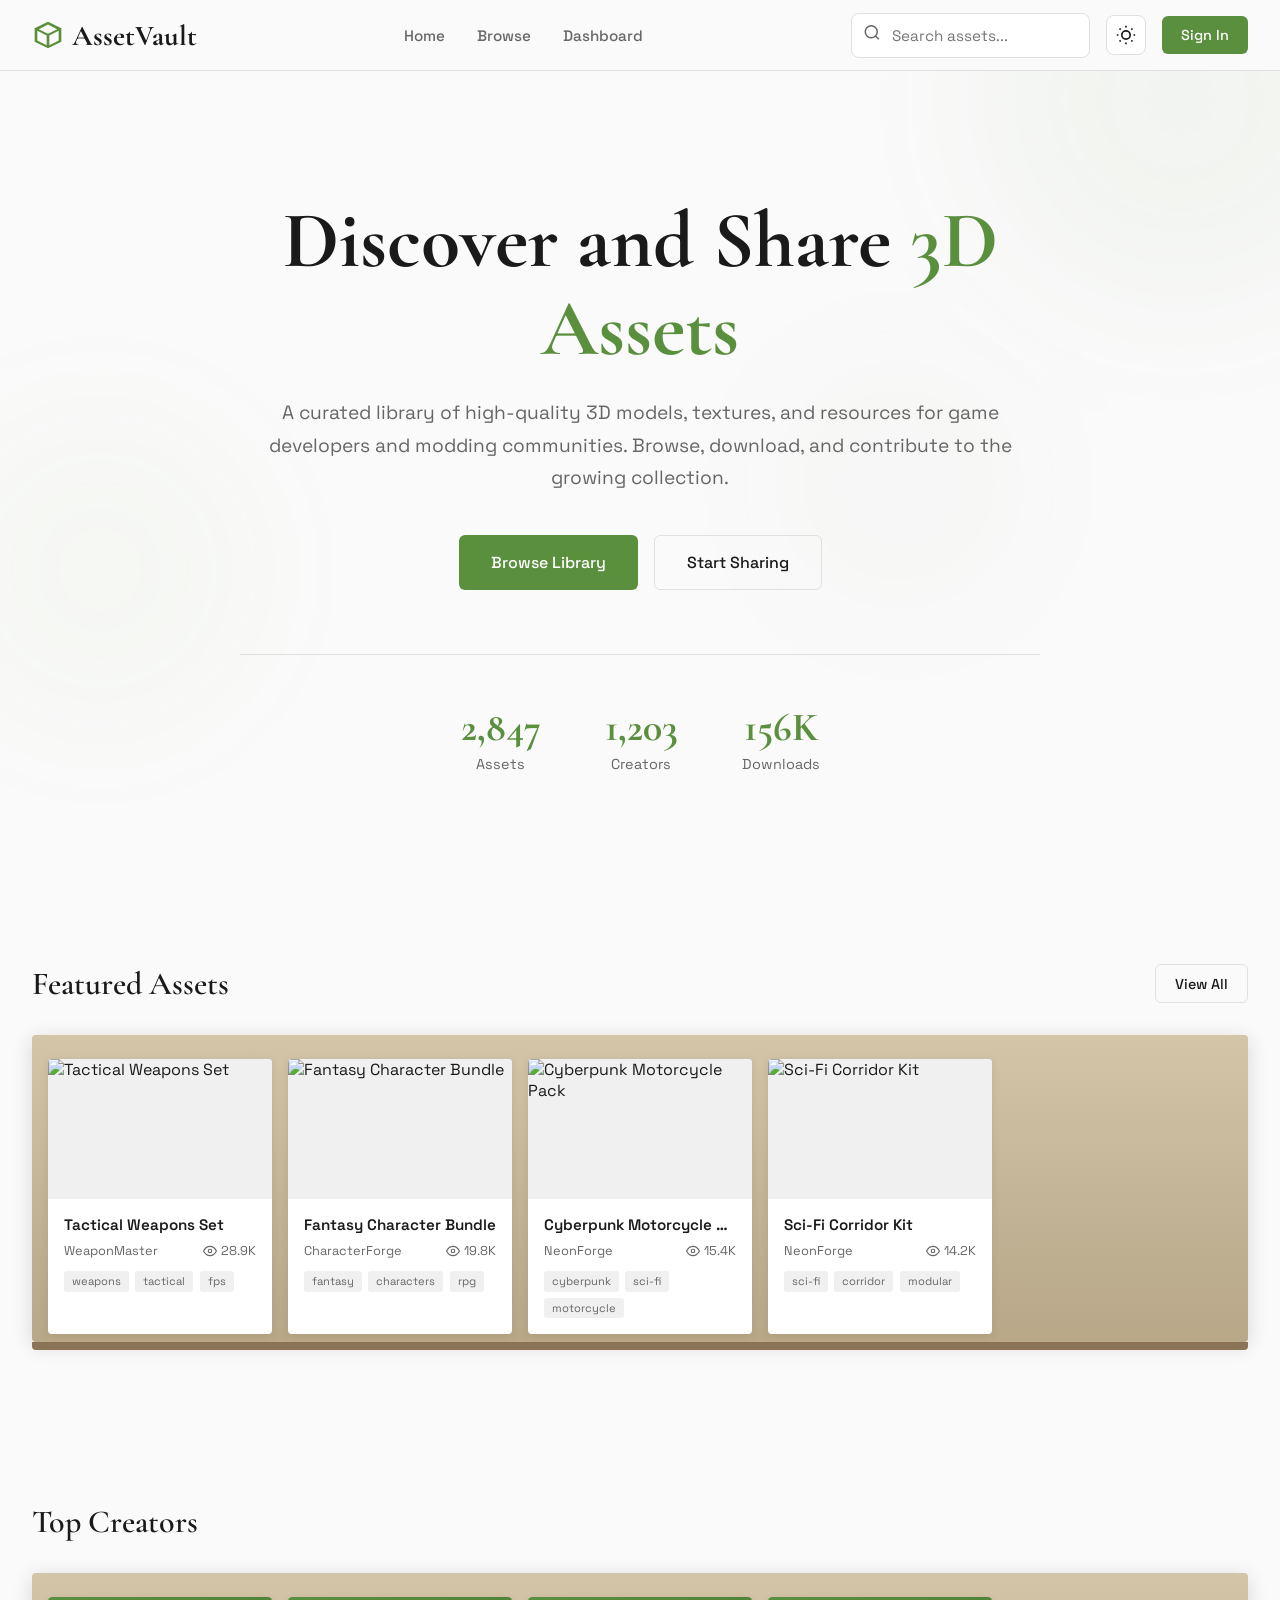
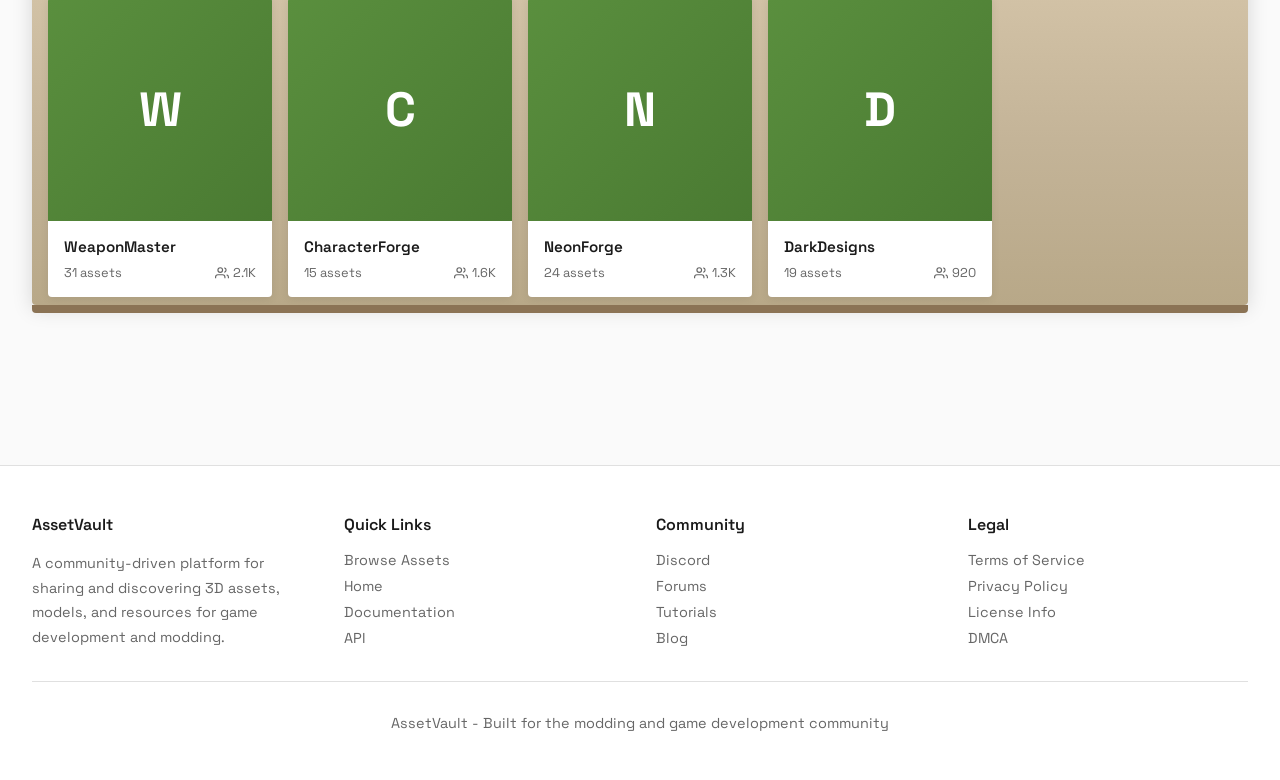
==== index.html @ 82003692 "Create index.html" ====
<!DOCTYPE html>
<html lang="en">
<head>
    <meta charset="UTF-8">
    <meta name="viewport" content="width=device-width, initial-scale=1.0">
    <title>AssetVault - 3D Asset Library</title>
    <link rel="preconnect" href="https://fonts.googleapis.com">
    <link rel="preconnect" href="https://fonts.gstatic.com" crossorigin>
    <link href="https://fonts.googleapis.com/css2?family=Cormorant+Garamond:wght@400;600;700&family=Space+Grotesk:wght@300;400;500;600;700&display=swap" rel="stylesheet">
    <style>
        :root {
            --bg: #fafafa;
            --bg-secondary: #f0f0f0;
            --fg: #1a1a1a;
            --fg-muted: #666666;
            --accent: #5a8f3e;
            --accent-light: #7cb342;
            --accent-dark: #4a7a32;
            --card: #ffffff;
            --card-hover: #f8f8f8;
            --border: #e0e0e0;
            --border-dark: #cccccc;
            --shadow: rgba(0, 0, 0, 0.08);
            --shadow-strong: rgba(0, 0, 0, 0.15);
            --overlay: rgba(0, 0, 0, 0.6);
            --success: #4caf50;
            --warning: #ff9800;
            --danger: #f44336;
            --shelf-wood: linear-gradient(180deg, #d4c4a8 0%, #c4b498 50%, #b8a888 100%);
            --shelf-shadow: #8b7355;
        }

        [data-theme="dark"] {
            --bg: #0d0d0d;
            --bg-secondary: #1a1a1a;
            --fg: #f5f5f5;
            --fg-muted: #999999;
            --accent: #7cb342;
            --accent-light: #9ccc65;
            --accent-dark: #689f38;
            --card: #1f1f1f;
            --card-hover: #2a2a2a;
            --border: #333333;
            --border-dark: #404040;
            --shadow: rgba(0, 0, 0, 0.3);
            --shadow-strong: rgba(0, 0, 0, 0.5);
            --shelf-wood: linear-gradient(180deg, #3d3228 0%, #2d2218 50%, #1d1208 100%);
            --shelf-shadow: #0a0805;
        }

        * {
            margin: 0;
            padding: 0;
            box-sizing: border-box;
        }

        html {
            scroll-behavior: smooth;
        }

        body {
            font-family: 'Space Grotesk', sans-serif;
            background: var(--bg);
            color: var(--fg);
            min-height: 100vh;
            transition: background 0.4s ease, color 0.4s ease;
            overflow-x: hidden;
        }

        /* Background ambient effect */
        .ambient-bg {
            position: fixed;
            top: 0;
            left: 0;
            width: 100%;
            height: 100%;
            pointer-events: none;
            z-index: 0;
            opacity: 0.5;
        }

        .ambient-orb {
            position: absolute;
            border-radius: 50%;
            filter: blur(80px);
            animation: float 20s ease-in-out infinite;
        }

        .ambient-orb:nth-child(1) {
            width: 400px;
            height: 400px;
            background: var(--accent);
            opacity: 0.1;
            top: -100px;
            right: -100px;
            animation-delay: 0s;
        }

        .ambient-orb:nth-child(2) {
            width: 300px;
            height: 300px;
            background: var(--accent-light);
            opacity: 0.08;
            bottom: 20%;
            left: -50px;
            animation-delay: -7s;
        }

        .ambient-orb:nth-child(3) {
            width: 250px;
            height: 250px;
            background: var(--accent-dark);
            opacity: 0.06;
            top: 40%;
            right: 20%;
            animation-delay: -14s;
        }

        @keyframes float {
            0%, 100% { transform: translate(0, 0) scale(1); }
            33% { transform: translate(30px, -30px) scale(1.05); }
            66% { transform: translate(-20px, 20px) scale(0.95); }
        }

        /* Navigation */
        nav {
            position: fixed;
            top: 0;
            left: 0;
            right: 0;
            z-index: 1000;
            background: var(--bg);
            border-bottom: 1px solid var(--border);
            backdrop-filter: blur(20px);
            transition: all 0.3s ease;
        }

        nav.scrolled {
            box-shadow: 0 4px 20px var(--shadow);
        }

        .nav-inner {
            max-width: 1400px;
            margin: 0 auto;
            padding: 0 2rem;
            display: flex;
            align-items: center;
            justify-content: space-between;
            height: 70px;
        }

        .logo {
            font-family: 'Cormorant Garamond', serif;
            font-size: 1.8rem;
            font-weight: 700;
            color: var(--fg);
            text-decoration: none;
            display: flex;
            align-items: center;
            gap: 0.5rem;
            cursor: pointer;
            transition: color 0.3s ease;
        }

        .logo:hover {
            color: var(--accent);
        }

        .logo-icon {
            width: 32px;
            height: 32px;
            fill: var(--accent);
        }

        .nav-links {
            display: flex;
            align-items: center;
            gap: 2rem;
        }

        .nav-link {
            color: var(--fg-muted);
            text-decoration: none;
            font-weight: 500;
            font-size: 0.95rem;
            position: relative;
            padding: 0.5rem 0;
            cursor: pointer;
            transition: color 0.3s ease;
        }

        .nav-link::after {
            content: '';
            position: absolute;
            bottom: 0;
            left: 0;
            width: 0;
            height: 2px;
            background: var(--accent);
            transition: width 0.3s ease;
        }

        .nav-link:hover, .nav-link.active {
            color: var(--fg);
        }

        .nav-link:hover::after, .nav-link.active::after {
            width: 100%;
        }

        .nav-actions {
            display: flex;
            align-items: center;
            gap: 1rem;
        }

        .btn {
            padding: 0.6rem 1.2rem;
            border-radius: 6px;
            font-weight: 500;
            font-size: 0.9rem;
            cursor: pointer;
            transition: all 0.3s ease;
            border: none;
            font-family: inherit;
            display: inline-flex;
            align-items: center;
            gap: 0.5rem;
        }

        .btn-primary {
            background: var(--accent);
            color: white;
        }

        .btn-primary:hover {
            background: var(--accent-dark);
            transform: translateY(-2px);
            box-shadow: 0 4px 12px rgba(90, 143, 62, 0.3);
        }

        .btn-secondary {
            background: transparent;
            color: var(--fg);
            border: 1px solid var(--border);
        }

        .btn-secondary:hover {
            border-color: var(--accent);
            color: var(--accent);
        }

        .btn-icon {
            width: 40px;
            height: 40px;
            padding: 0;
            display: flex;
            align-items: center;
            justify-content: center;
            border-radius: 8px;
            background: var(--card);
            border: 1px solid var(--border);
            color: var(--fg);
            cursor: pointer;
            transition: all 0.3s ease;
        }

        .btn-icon:hover {
            border-color: var(--accent);
            color: var(--accent);
            transform: scale(1.05);
        }

        .btn-icon svg {
            width: 20px;
            height: 20px;
        }

        /* Main Content */
        main {
            position: relative;
            z-index: 1;
            min-height: 100vh;
            padding-top: 70px;
        }

        .page {
            display: none;
            animation: fadeIn 0.4s ease;
        }

        .page.active {
            display: block;
        }

        @keyframes fadeIn {
            from { opacity: 0; transform: translateY(20px); }
            to { opacity: 1; transform: translateY(0); }
        }

        /* Hero Section */
        .hero {
            min-height: calc(100vh - 70px);
            display: flex;
            align-items: center;
            justify-content: center;
            padding: 4rem 2rem;
            position: relative;
            overflow: hidden;
        }

        .hero-content {
            text-align: center;
            max-width: 800px;
            z-index: 1;
        }

        .hero-title {
            font-family: 'Cormorant Garamond', serif;
            font-size: clamp(3rem, 8vw, 5rem);
            font-weight: 700;
            line-height: 1.1;
            margin-bottom: 1.5rem;
            color: var(--fg);
        }

        .hero-title span {
            color: var(--accent);
        }

        .hero-subtitle {
            font-size: 1.2rem;
            color: var(--fg-muted);
            margin-bottom: 2.5rem;
            line-height: 1.7;
        }

        .hero-actions {
            display: flex;
            gap: 1rem;
            justify-content: center;
            flex-wrap: wrap;
        }

        .btn-large {
            padding: 1rem 2rem;
            font-size: 1rem;
        }

        /* Stats Section */
        .stats-bar {
            display: flex;
            justify-content: center;
            gap: 4rem;
            margin-top: 4rem;
            padding-top: 3rem;
            border-top: 1px solid var(--border);
            flex-wrap: wrap;
        }

        .stat-item {
            text-align: center;
        }

        .stat-number {
            font-family: 'Cormorant Garamond', serif;
            font-size: 2.5rem;
            font-weight: 700;
            color: var(--accent);
        }

        .stat-label {
            font-size: 0.9rem;
            color: var(--fg-muted);
            margin-top: 0.25rem;
        }

        /* Bookshelf Grid */
        .section {
            padding: 4rem 2rem;
            max-width: 1400px;
            margin: 0 auto;
        }

        .section-header {
            display: flex;
            align-items: center;
            justify-content: space-between;
            margin-bottom: 2rem;
            flex-wrap: wrap;
            gap: 1rem;
        }

        .section-title {
            font-family: 'Cormorant Garamond', serif;
            font-size: 2rem;
            font-weight: 600;
        }

        .shelf {
            background: var(--shelf-wood);
            border-radius: 4px;
            padding: 1.5rem 1rem 0.5rem;
            margin-bottom: 2rem;
            position: relative;
            box-shadow: 0 4px 20px var(--shadow-strong);
        }

        .shelf::after {
            content: '';
            position: absolute;
            bottom: -8px;
            left: 0;
            right: 0;
            height: 8px;
            background: var(--shelf-shadow);
            border-radius: 0 0 4px 4px;
        }

        .shelf-grid {
            display: grid;
            grid-template-columns: repeat(auto-fill, minmax(200px, 1fr));
            gap: 1rem;
        }

        /* Asset Card (Book-style) */
        .asset-card {
            background: var(--card);
            border-radius: 4px;
            overflow: hidden;
            cursor: pointer;
            transition: all 0.4s cubic-bezier(0.4, 0, 0.2, 1);
            position: relative;
            box-shadow: 0 2px 8px var(--shadow);
        }

        .asset-card:hover {
            transform: translateY(-8px) rotateX(-2deg);
            box-shadow: 0 12px 30px var(--shadow-strong);
        }

        .asset-card::before {
            content: '';
            position: absolute;
            left: 0;
            top: 0;
            bottom: 0;
            width: 4px;
            background: var(--accent);
            transform: scaleY(0);
            transition: transform 0.3s ease;
        }

        .asset-card:hover::before {
            transform: scaleY(1);
        }

        .asset-image {
            aspect-ratio: 16/10;
            background: var(--bg-secondary);
            position: relative;
            overflow: hidden;
        }

        .asset-image img {
            width: 100%;
            height: 100%;
            object-fit: cover;
            transition: transform 0.4s ease;
        }

        .asset-card:hover .asset-image img {
            transform: scale(1.05);
        }

        .asset-image-placeholder {
            width: 100%;
            height: 100%;
            display: flex;
            align-items: center;
            justify-content: center;
            background: linear-gradient(135deg, var(--bg-secondary) 0%, var(--border) 100%);
        }

        .asset-image-placeholder svg {
            width: 48px;
            height: 48px;
            color: var(--fg-muted);
            opacity: 0.5;
        }

        .asset-info {
            padding: 1rem;
        }

        .asset-title {
            font-weight: 600;
            font-size: 0.95rem;
            margin-bottom: 0.5rem;
            color: var(--fg);
            white-space: nowrap;
            overflow: hidden;
            text-overflow: ellipsis;
        }

        .asset-meta {
            display: flex;
            align-items: center;
            justify-content: space-between;
            font-size: 0.8rem;
            color: var(--fg-muted);
        }

        .asset-author {
            display: flex;
            align-items: center;
            gap: 0.4rem;
        }

        .asset-stats {
            display: flex;
            align-items: center;
            gap: 0.75rem;
        }

        .asset-stat {
            display: flex;
            align-items: center;
            gap: 0.25rem;
        }

        .asset-stat svg {
            width: 14px;
            height: 14px;
        }

        .asset-tags {
            display: flex;
            gap: 0.4rem;
            margin-top: 0.75rem;
            flex-wrap: wrap;
        }

        .tag {
            font-size: 0.7rem;
            padding: 0.2rem 0.5rem;
            background: var(--bg-secondary);
            border-radius: 3px;
            color: var(--fg-muted);
            transition: all 0.3s ease;
        }

        .tag:hover {
            background: var(--accent);
            color: white;
        }

        /* Rating System */
        .rating {
            display: flex;
            align-items: center;
            gap: 0.25rem;
        }

        .rating-btn {
            background: none;
            border: none;
            cursor: pointer;
            padding: 0.25rem;
            display: flex;
            align-items: center;
            justify-content: center;
            transition: all 0.2s ease;
            border-radius: 4px;
        }

        .rating-btn svg {
            width: 16px;
            height: 16px;
            color: var(--fg-muted);
            transition: all 0.2s ease;
        }

        .rating-btn:hover svg {
            transform: scale(1.2);
        }

        .rating-btn.upvote:hover svg {
            color: var(--accent);
        }

        .rating-btn.downvote:hover svg {
            color: var(--danger);
        }

        .rating-btn.active.upvote svg {
            color: var(--accent);
            fill: var(--accent);
        }

        .rating-btn.active.downvote svg {
            color: var(--danger);
            fill: var(--danger);
        }

        .rating-score {
            font-weight: 600;
            font-size: 0.85rem;
            min-width: 24px;
            text-align: center;
        }

        .rating-score.positive {
            color: var(--accent);
        }

        .rating-score.negative {
            color: var(--danger);
        }

        /* Dashboard */
        .dashboard {
            padding: 2rem;
            max-width: 1400px;
            margin: 0 auto;
        }

        .dashboard-header {
            display: flex;
            align-items: center;
            justify-content: space-between;
            margin-bottom: 2rem;
            flex-wrap: wrap;
            gap: 1rem;
        }

        .welcome-text h1 {
            font-family: 'Cormorant Garamond', serif;
            font-size: 2.5rem;
            font-weight: 700;
        }

        .welcome-text p {
            color: var(--fg-muted);
            margin-top: 0.5rem;
        }

        .dashboard-stats {
            display: grid;
            grid-template-columns: repeat(auto-fit, minmax(200px, 1fr));
            gap: 1.5rem;
            margin-bottom: 2rem;
        }

        .dash-stat-card {
            background: var(--card);
            border: 1px solid var(--border);
            border-radius: 12px;
            padding: 1.5rem;
            transition: all 0.3s ease;
        }

        .dash-stat-card:hover {
            border-color: var(--accent);
            box-shadow: 0 8px 24px var(--shadow);
        }

        .dash-stat-icon {
            width: 48px;
            height: 48px;
            background: var(--bg-secondary);
            border-radius: 10px;
            display: flex;
            align-items: center;
            justify-content: center;
            margin-bottom: 1rem;
        }

        .dash-stat-icon svg {
            width: 24px;
            height: 24px;
            color: var(--accent);
        }

        .dash-stat-value {
            font-size: 2rem;
            font-weight: 700;
            margin-bottom: 0.25rem;
        }

        .dash-stat-label {
            color: var(--fg-muted);
            font-size: 0.9rem;
        }

        .projects-section {
            background: var(--card);
            border: 1px solid var(--border);
            border-radius: 12px;
            overflow: hidden;
        }

        .projects-header {
            padding: 1.5rem;
            border-bottom: 1px solid var(--border);
            display: flex;
            align-items: center;
            justify-content: space-between;
        }

        .projects-title {
            font-size: 1.2rem;
            font-weight: 600;
        }

        .projects-list {
            padding: 1rem;
        }

        .project-item {
            display: flex;
            align-items: center;
            gap: 1rem;
            padding: 1rem;
            border-radius: 8px;
            transition: all 0.3s ease;
            cursor: pointer;
        }

        .project-item:hover {
            background: var(--bg-secondary);
        }

        .project-thumb {
            width: 80px;
            height: 60px;
            border-radius: 6px;
            background: var(--bg-secondary);
            overflow: hidden;
            flex-shrink: 0;
        }

        .project-thumb img {
            width: 100%;
            height: 100%;
            object-fit: cover;
        }

        .project-details {
            flex: 1;
            min-width: 0;
        }

        .project-name {
            font-weight: 600;
            margin-bottom: 0.25rem;
            white-space: nowrap;
            overflow: hidden;
            text-overflow: ellipsis;
        }

        .project-meta {
            display: flex;
            gap: 1rem;
            font-size: 0.85rem;
            color: var(--fg-muted);
        }

        .project-actions {
            display: flex;
            gap: 0.5rem;
        }

        /* Asset Detail Page */
        .asset-detail {
            max-width: 1200px;
            margin: 0 auto;
            padding: 2rem;
        }

        .asset-detail-header {
            display: grid;
            grid-template-columns: 1fr 1fr;
            gap: 2rem;
            margin-bottom: 2rem;
        }

        @media (max-width: 768px) {
            .asset-detail-header {
                grid-template-columns: 1fr;
            }
        }

        .asset-gallery {
            background: var(--card);
            border: 1px solid var(--border);
            border-radius: 12px;
            overflow: hidden;
        }

        .gallery-main {
            aspect-ratio: 16/10;
            background: var(--bg-secondary);
            position: relative;
        }

        .gallery-main img {
            width: 100%;
            height: 100%;
            object-fit: cover;
        }

        .gallery-thumbs {
            display: flex;
            gap: 0.5rem;
            padding: 1rem;
            overflow-x: auto;
        }

        .gallery-thumb {
            width: 80px;
            height: 60px;
            border-radius: 6px;
            overflow: hidden;
            cursor: pointer;
            opacity: 0.6;
            transition: all 0.3s ease;
            flex-shrink: 0;
            border: 2px solid transparent;
        }

        .gallery-thumb:hover, .gallery-thumb.active {
            opacity: 1;
            border-color: var(--accent);
        }

        .gallery-thumb img {
            width: 100%;
            height: 100%;
            object-fit: cover;
        }

        .asset-detail-info {
            display: flex;
            flex-direction: column;
            gap: 1.5rem;
        }

        .asset-detail-title {
            font-family: 'Cormorant Garamond', serif;
            font-size: 2.5rem;
            font-weight: 700;
        }

        .asset-detail-author {
            display: flex;
            align-items: center;
            gap: 1rem;
        }

        .author-avatar {
            width: 48px;
            height: 48px;
            border-radius: 50%;
            background: var(--accent);
            display: flex;
            align-items: center;
            justify-content: center;
            color: white;
            font-weight: 600;
            font-size: 1.2rem;
        }

        .author-info h4 {
            font-weight: 600;
        }

        .author-info p {
            color: var(--fg-muted);
            font-size: 0.9rem;
        }

        .asset-detail-stats {
            display: flex;
            gap: 2rem;
            padding: 1rem 0;
            border-top: 1px solid var(--border);
            border-bottom: 1px solid var(--border);
        }

        .detail-stat {
            text-align: center;
        }

        .detail-stat-value {
            font-size: 1.5rem;
            font-weight: 700;
            color: var(--accent);
        }

        .detail-stat-label {
            font-size: 0.85rem;
            color: var(--fg-muted);
        }

        .asset-detail-rating {
            display: flex;
            align-items: center;
            gap: 1rem;
        }

        .big-rating {
            display: flex;
            align-items: center;
            gap: 0.5rem;
        }

        .big-rating-btn {
            width: 48px;
            height: 48px;
            border-radius: 10px;
            background: var(--bg-secondary);
            border: 1px solid var(--border);
            cursor: pointer;
            display: flex;
            align-items: center;
            justify-content: center;
            transition: all 0.3s ease;
        }

        .big-rating-btn svg {
            width: 24px;
            height: 24px;
            color: var(--fg-muted);
        }

        .big-rating-btn.upvote:hover {
            background: var(--accent);
            border-color: var(--accent);
        }

        .big-rating-btn.upvote:hover svg {
            color: white;
        }

        .big-rating-btn.downvote:hover {
            background: var(--danger);
            border-color: var(--danger);
        }

        .big-rating-btn.downvote:hover svg {
            color: white;
        }

        .big-score {
            font-size: 2rem;
            font-weight: 700;
            min-width: 60px;
            text-align: center;
        }

        .asset-detail-actions {
            display: flex;
            gap: 1rem;
            flex-wrap: wrap;
        }

        .btn-download {
            flex: 1;
            padding: 1rem 2rem;
            font-size: 1rem;
        }

        .asset-description {
            background: var(--card);
            border: 1px solid var(--border);
            border-radius: 12px;
            padding: 1.5rem;
            margin-bottom: 2rem;
        }

        .asset-description h3 {
            font-size: 1.2rem;
            margin-bottom: 1rem;
        }

        .asset-description p {
            color: var(--fg-muted);
            line-height: 1.7;
        }

        .asset-files {
            background: var(--card);
            border: 1px solid var(--border);
            border-radius: 12px;
            padding: 1.5rem;
        }

        .asset-files h3 {
            font-size: 1.2rem;
            margin-bottom: 1rem;
        }

        .file-list {
            display: flex;
            flex-direction: column;
            gap: 0.5rem;
        }

        .file-item {
            display: flex;
            align-items: center;
            gap: 1rem;
            padding: 0.75rem 1rem;
            background: var(--bg-secondary);
            border-radius: 8px;
            transition: all 0.3s ease;
        }

        .file-item:hover {
            background: var(--border);
        }

        .file-icon {
            width: 40px;
            height: 40px;
            background: var(--card);
            border-radius: 8px;
            display: flex;
            align-items: center;
            justify-content: center;
        }

        .file-icon svg {
            width: 20px;
            height: 20px;
            color: var(--accent);
        }

        .file-info {
            flex: 1;
        }

        .file-name {
            font-weight: 500;
        }

        .file-size {
            font-size: 0.85rem;
            color: var(--fg-muted);
        }

        /* Upload Modal */
        .modal-overlay {
            position: fixed;
            top: 0;
            left: 0;
            right: 0;
            bottom: 0;
            background: var(--overlay);
            z-index: 2000;
            display: none;
            align-items: center;
            justify-content: center;
            padding: 2rem;
            opacity: 0;
            transition: opacity 0.3s ease;
        }

        .modal-overlay.active {
            display: flex;
            opacity: 1;
        }

        .modal {
            background: var(--card);
            border-radius: 16px;
            max-width: 600px;
            width: 100%;
            max-height: 90vh;
            overflow-y: auto;
            transform: scale(0.9);
            transition: transform 0.3s ease;
        }

        .modal-overlay.active .modal {
            transform: scale(1);
        }

        .modal-header {
            padding: 1.5rem;
            border-bottom: 1px solid var(--border);
            display: flex;
            align-items: center;
            justify-content: space-between;
        }

        .modal-title {
            font-family: 'Cormorant Garamond', serif;
            font-size: 1.5rem;
            font-weight: 700;
        }

        .modal-close {
            width: 36px;
            height: 36px;
            border-radius: 8px;
            border: none;
            background: var(--bg-secondary);
            cursor: pointer;
            display: flex;
            align-items: center;
            justify-content: center;
            transition: all 0.3s ease;
        }

        .modal-close:hover {
            background: var(--danger);
            color: white;
        }

        .modal-body {
            padding: 1.5rem;
        }

        .upload-steps {
            display: flex;
            justify-content: space-between;
            margin-bottom: 2rem;
            position: relative;
        }

        .upload-steps::before {
            content: '';
            position: absolute;
            top: 16px;
            left: 10%;
            right: 10%;
            height: 2px;
            background: var(--border);
        }

        .step {
            display: flex;
            flex-direction: column;
            align-items: center;
            gap: 0.5rem;
            position: relative;
            z-index: 1;
        }

        .step-number {
            width: 32px;
            height: 32px;
            border-radius: 50%;
            background: var(--bg-secondary);
            border: 2px solid var(--border);
            display: flex;
            align-items: center;
            justify-content: center;
            font-weight: 600;
            transition: all 0.3s ease;
        }

        .step.active .step-number {
            background: var(--accent);
            border-color: var(--accent);
            color: white;
        }

        .step.completed .step-number {
            background: var(--accent);
            border-color: var(--accent);
            color: white;
        }

        .step-label {
            font-size: 0.8rem;
            color: var(--fg-muted);
        }

        .step.active .step-label {
            color: var(--fg);
            font-weight: 500;
        }

        .form-group {
            margin-bottom: 1.5rem;
        }

        .form-label {
            display: block;
            font-weight: 500;
            margin-bottom: 0.5rem;
        }

        .form-input {
            width: 100%;
            padding: 0.75rem 1rem;
            border: 1px solid var(--border);
            border-radius: 8px;
            background: var(--bg);
            color: var(--fg);
            font-family: inherit;
            font-size: 1rem;
            transition: all 0.3s ease;
        }

        .form-input:focus {
            outline: none;
            border-color: var(--accent);
            box-shadow: 0 0 0 3px rgba(90, 143, 62, 0.1);
        }

        .form-textarea {
            min-height: 120px;
            resize: vertical;
        }

        .upload-zone {
            border: 2px dashed var(--border);
            border-radius: 12px;
            padding: 2rem;
            text-align: center;
            cursor: pointer;
            transition: all 0.3s ease;
        }

        .upload-zone:hover {
            border-color: var(--accent);
            background: rgba(90, 143, 62, 0.05);
        }

        .upload-zone svg {
            width: 48px;
            height: 48px;
            color: var(--fg-muted);
            margin-bottom: 1rem;
        }

        .upload-zone h4 {
            margin-bottom: 0.5rem;
        }

        .upload-zone p {
            color: var(--fg-muted);
            font-size: 0.9rem;
        }

        .tags-input {
            display: flex;
            flex-wrap: wrap;
            gap: 0.5rem;
            padding: 0.5rem;
            border: 1px solid var(--border);
            border-radius: 8px;
            min-height: 50px;
            align-items: center;
        }

        .tag-chip {
            display: flex;
            align-items: center;
            gap: 0.25rem;
            padding: 0.25rem 0.5rem;
            background: var(--accent);
            color: white;
            border-radius: 4px;
            font-size: 0.85rem;
        }

        .tag-chip button {
            background: none;
            border: none;
            color: white;
            cursor: pointer;
            padding: 0;
            display: flex;
        }

        .tag-input-field {
            border: none;
            outline: none;
            background: transparent;
            font-family: inherit;
            font-size: 1rem;
            flex: 1;
            min-width: 100px;
            color: var(--fg);
        }

        .modal-footer {
            padding: 1.5rem;
            border-top: 1px solid var(--border);
            display: flex;
            justify-content: space-between;
            gap: 1rem;
        }

        /* Profile Page */
        .profile-header {
            background: var(--card);
            border: 1px solid var(--border);
            border-radius: 12px;
            padding: 2rem;
            margin-bottom: 2rem;
            display: flex;
            gap: 2rem;
            align-items: center;
        }

        .profile-avatar {
            width: 100px;
            height: 100px;
            border-radius: 50%;
            background: var(--accent);
            display: flex;
            align-items: center;
            justify-content: center;
            color: white;
            font-size: 2.5rem;
            font-weight: 700;
            flex-shrink: 0;
        }

        .profile-info h1 {
            font-family: 'Cormorant Garamond', serif;
            font-size: 2rem;
            margin-bottom: 0.5rem;
        }

        .profile-info p {
            color: var(--fg-muted);
            margin-bottom: 1rem;
        }

        .profile-stats {
            display: flex;
            gap: 2rem;
        }

        .profile-stat {
            text-align: center;
        }

        .profile-stat-value {
            font-size: 1.5rem;
            font-weight: 700;
            color: var(--accent);
        }

        .profile-stat-label {
            font-size: 0.85rem;
            color: var(--fg-muted);
        }

        /* Search Bar */
        .search-container {
            position: relative;
            max-width: 400px;
        }

        .search-input {
            width: 100%;
            padding: 0.75rem 1rem 0.75rem 2.5rem;
            border: 1px solid var(--border);
            border-radius: 8px;
            background: var(--card);
            color: var(--fg);
            font-family: inherit;
            font-size: 0.95rem;
            transition: all 0.3s ease;
        }

        .search-input:focus {
            outline: none;
            border-color: var(--accent);
        }

        .search-icon {
            position: absolute;
            left: 0.75rem;
            top: 50%;
            transform: translateY(-50%);
            color: var(--fg-muted);
        }

        .search-icon svg {
            width: 18px;
            height: 18px;
        }

        /* Footer */
        footer {
            background: var(--card);
            border-top: 1px solid var(--border);
            padding: 3rem 2rem;
            margin-top: 4rem;
        }

        .footer-content {
            max-width: 1400px;
            margin: 0 auto;
            display: grid;
            grid-template-columns: repeat(auto-fit, minmax(200px, 1fr));
            gap: 2rem;
        }

        .footer-section h4 {
            font-weight: 600;
            margin-bottom: 1rem;
        }

        .footer-section p {
            color: var(--fg-muted);
            font-size: 0.9rem;
            line-height: 1.7;
        }

        .footer-links {
            display: flex;
            flex-direction: column;
            gap: 0.5rem;
        }

        .footer-links a {
            color: var(--fg-muted);
            text-decoration: none;
            font-size: 0.9rem;
            transition: color 0.3s ease;
        }

        .footer-links a:hover {
            color: var(--accent);
        }

        .footer-bottom {
            max-width: 1400px;
            margin: 2rem auto 0;
            padding-top: 2rem;
            border-top: 1px solid var(--border);
            text-align: center;
            color: var(--fg-muted);
            font-size: 0.9rem;
        }

        /* Toast Notifications */
        .toast-container {
            position: fixed;
            bottom: 2rem;
            right: 2rem;
            z-index: 3000;
            display: flex;
            flex-direction: column;
            gap: 0.5rem;
        }

        .toast {
            background: var(--card);
            border: 1px solid var(--border);
            border-radius: 8px;
            padding: 1rem 1.5rem;
            box-shadow: 0 8px 24px var(--shadow-strong);
            display: flex;
            align-items: center;
            gap: 0.75rem;
            animation: slideIn 0.3s ease;
        }

        @keyframes slideIn {
            from {
                opacity: 0;
                transform: translateX(100%);
            }
            to {
                opacity: 1;
                transform: translateX(0);
            }
        }

        .toast.success {
            border-left: 4px solid var(--success);
        }

        .toast.error {
            border-left: 4px solid var(--danger);
        }

        .toast svg {
            width: 20px;
            height: 20px;
        }

        .toast.success svg {
            color: var(--success);
        }

        .toast.error svg {
            color: var(--danger);
        }

        /* Responsive */
        @media (max-width: 768px) {
            .nav-links {
                display: none;
            }

            .hero-title {
                font-size: 2.5rem;
            }

            .stats-bar {
                gap: 2rem;
            }

            .stat-number {
                font-size: 2rem;
            }

            .profile-header {
                flex-direction: column;
                text-align: center;
            }

            .profile-stats {
                justify-content: center;
            }

            .dashboard-header {
                flex-direction: column;
                text-align: center;
            }
        }

        /* Focus visible */
        *:focus-visible {
            outline: 2px solid var(--accent);
            outline-offset: 2px;
        }

        /* Reduced motion */
        @media (prefers-reduced-motion: reduce) {
            *, *::before, *::after {
                animation-duration: 0.01ms !important;
                animation-iteration-count: 1 !important;
                transition-duration: 0.01ms !important;
            }
        }

        /* Scrollbar */
        ::-webkit-scrollbar {
            width: 8px;
            height: 8px;
        }

        ::-webkit-scrollbar-track {
            background: var(--bg-secondary);
        }

        ::-webkit-scrollbar-thumb {
            background: var(--border-dark);
            border-radius: 4px;
        }

        ::-webkit-scrollbar-thumb:hover {
            background: var(--fg-muted);
        }

        /* Empty state */
        .empty-state {
            text-align: center;
            padding: 4rem 2rem;
            color: var(--fg-muted);
        }

        .empty-state svg {
            width: 64px;
            height: 64px;
            margin-bottom: 1rem;
            opacity: 0.5;
        }

        .empty-state h3 {
            margin-bottom: 0.5rem;
            color: var(--fg);
        }

        /* Floating particles */
        .particles {
            position: fixed;
            top: 0;
            left: 0;
            width: 100%;
            height: 100%;
            pointer-events: none;
            z-index: 0;
            overflow: hidden;
        }

        .particle {
            position: absolute;
            width: 4px;
            height: 4px;
            background: var(--accent);
            border-radius: 50%;
            opacity: 0.3;
            animation: rise 15s linear infinite;
        }

        @keyframes rise {
            0% {
                transform: translateY(100vh) scale(0);
                opacity: 0;
            }
            10% {
                opacity: 0.3;
            }
            90% {
                opacity: 0.3;
            }
            100% {
                transform: translateY(-100px) scale(1);
                opacity: 0;
            }
        }

        /* Loading state */
        .skeleton {
            background: linear-gradient(90deg, var(--bg-secondary) 25%, var(--border) 50%, var(--bg-secondary) 75%);
            background-size: 200% 100%;
            animation: skeleton 1.5s infinite;
            border-radius: 4px;
        }

        @keyframes skeleton {
            0% { background-position: 200% 0; }
            100% { background-position: -200% 0; }
        }
    </style>
</head>
<body>
    <!-- Ambient Background -->
    <div class="ambient-bg">
        <div class="ambient-orb"></div>
        <div class="ambient-orb"></div>
        <div class="ambient-orb"></div>
    </div>

    <!-- Particles -->
    <div class="particles" id="particles"></div>

    <!-- Navigation -->
    <nav id="navbar">
        <div class="nav-inner">
            <a class="logo" onclick="navigateTo('home')">
                <svg class="logo-icon" viewBox="0 0 24 24" fill="currentColor">
                    <path d="M12 2L2 7v10l10 5 10-5V7L12 2zm0 2.18l6.9 3.45L12 11.09 5.1 7.63 12 4.18zM4 8.82l7 3.5v7.36l-7-3.5V8.82zm9 10.86v-7.36l7-3.5v7.36l-7 3.5z"/>
                </svg>
                AssetVault
            </a>
            
            <div class="nav-links" id="navLinks">
                <a class="nav-link" data-page="home" onclick="navigateTo('home')">Home</a>
                <a class="nav-link" data-page="browse" onclick="navigateTo('browse')">Browse</a>
                <a class="nav-link" data-page="dashboard" onclick="navigateTo('dashboard')">Dashboard</a>
            </div>

            <div class="nav-actions">
                <div class="search-container">
                    <span class="search-icon">
                        <svg viewBox="0 0 24 24" fill="none" stroke="currentColor" stroke-width="2">
                            <circle cx="11" cy="11" r="8"/>
                            <path d="m21 21-4.35-4.35"/>
                        </svg>
                    </span>
                    <input type="text" class="search-input" placeholder="Search assets..." id="searchInput" onkeyup="handleSearch(event)">
                </div>
                <button class="btn-icon" id="themeToggle" onclick="toggleTheme()" aria-label="Toggle theme">
                    <svg viewBox="0 0 24 24" fill="none" stroke="currentColor" stroke-width="2" id="themeIcon">
                        <circle cx="12" cy="12" r="5"/>
                        <path d="M12 1v2M12 21v2M4.22 4.22l1.42 1.42M18.36 18.36l1.42 1.42M1 12h2M21 12h2M4.22 19.78l1.42-1.42M18.36 5.64l1.42-1.42"/>
                    </svg>
                </button>
                <button class="btn btn-primary" id="authBtn" onclick="handleAuth()">Sign In</button>
            </div>
        </div>
    </nav>

    <!-- Main Content -->
    <main>
        <!-- Home Page -->
        <div class="page active" id="page-home">
            <section class="hero">
                <div class="hero-content">
                    <h1 class="hero-title">Discover and Share <span>3D Assets</span></h1>
                    <p class="hero-subtitle">A curated library of high-quality 3D models, textures, and resources for game developers and modding communities. Browse, download, and contribute to the growing collection.</p>
                    <div class="hero-actions">
                        <button class="btn btn-primary btn-large" onclick="navigateTo('browse')">Browse Library</button>
                        <button class="btn btn-secondary btn-large" onclick="handleAuth()">Start Sharing</button>
                    </div>
                    <div class="stats-bar">
                        <div class="stat-item">
                            <div class="stat-number" id="statAssets">2,847</div>
                            <div class="stat-label">Assets</div>
                        </div>
                        <div class="stat-item">
                            <div class="stat-number" id="statCreators">1,203</div>
                            <div class="stat-label">Creators</div>
                        </div>
                        <div class="stat-item">
                            <div class="stat-number" id="statDownloads">156K</div>
                            <div class="stat-label">Downloads</div>
                        </div>
                    </div>
                </div>
            </section>

            <!-- Featured Assets -->
            <section class="section">
                <div class="section-header">
                    <h2 class="section-title">Featured Assets</h2>
                    <button class="btn btn-secondary" onclick="navigateTo('browse')">View All</button>
                </div>
                <div class="shelf">
                    <div class="shelf-grid" id="featuredAssets"></div>
                </div>
            </section>

            <!-- Popular Creators -->
            <section class="section">
                <div class="section-header">
                    <h2 class="section-title">Top Creators</h2>
                </div>
                <div class="shelf">
                    <div class="shelf-grid" id="topCreators"></div>
                </div>
            </section>
        </div>

        <!-- Browse Page -->
        <div class="page" id="page-browse">
            <section class="section" style="padding-top: 2rem;">
                <div class="section-header">
                    <h2 class="section-title">Asset Library</h2>
                    <div style="display: flex; gap: 0.5rem;">
                        <select class="form-input" style="width: auto;" id="categoryFilter" onchange="filterAssets()">
                            <option value="all">All Categories</option>
                            <option value="characters">Characters</option>
                            <option value="vehicles">Vehicles</option>
                            <option value="environments">Environments</option>
                            <option value="props">Props</option>
                            <option value="weapons">Weapons</option>
                            <option value="textures">Textures</option>
                        </select>
                        <select class="form-input" style="width: auto;" id="sortFilter" onchange="filterAssets()">
                            <option value="popular">Most Popular</option>
                            <option value="recent">Most Recent</option>
                            <option value="rating">Highest Rated</option>
                            <option value="downloads">Most Downloaded</option>
                        </select>
                    </div>
                </div>
                <div class="shelf">
                    <div class="shelf-grid" id="browseAssets"></div>
                </div>
            </section>
        </div>

        <!-- Dashboard Page -->
        <div class="page" id="page-dashboard">
            <div class="dashboard">
                <div class="dashboard-header">
                    <div class="welcome-text">
                        <h1>Welcome back, <span id="userName">Guest</span></h1>
                        <p>Manage your assets and track their performance</p>
                    </div>
                    <button class="btn btn-primary" onclick="openUploadModal()">
                        <svg viewBox="0 0 24 24" fill="none" stroke="currentColor" stroke-width="2" style="width: 18px; height: 18px;">
                            <path d="M12 5v14M5 12h14"/>
                        </svg>
                        Upload New Asset
                    </button>
                </div>

                <div class="dashboard-stats">
                    <div class="dash-stat-card">
                        <div class="dash-stat-icon">
                            <svg viewBox="0 0 24 24" fill="none" stroke="currentColor" stroke-width="2">
                                <path d="M21 16V8a2 2 0 0 0-1-1.73l-7-4a2 2 0 0 0-2 0l-7 4A2 2 0 0 0 3 8v8a2 2 0 0 0 1 1.73l7 4a2 2 0 0 0 2 0l7-4A2 2 0 0 0 21 16z"/>
                            </svg>
                        </div>
                        <div class="dash-stat-value" id="dashAssets">0</div>
                        <div class="dash-stat-label">Your Assets</div>
                    </div>
                    <div class="dash-stat-card">
                        <div class="dash-stat-icon">
                            <svg viewBox="0 0 24 24" fill="none" stroke="currentColor" stroke-width="2">
                                <path d="M21 15v4a2 2 0 0 1-2 2H5a2 2 0 0 1-2-2v-4"/>
                                <polyline points="7 10 12 15 17 10"/>
                                <line x1="12" y1="15" x2="12" y2="3"/>
                            </svg>
                        </div>
                        <div class="dash-stat-value" id="dashDownloads">0</div>
                        <div class="dash-stat-label">Total Downloads</div>
                    </div>
                    <div class="dash-stat-card">
                        <div class="dash-stat-icon">
                            <svg viewBox="0 0 24 24" fill="none" stroke="currentColor" stroke-width="2">
                                <path d="M1 12s4-8 11-8 11 8 11 8-4 8-11 8-11-8-11-8z"/>
                                <circle cx="12" cy="12" r="3"/>
                            </svg>
                        </div>
                        <div class="dash-stat-value" id="dashViews">0</div>
                        <div class="dash-stat-label">Total Views</div>
                    </div>
                    <div class="dash-stat-card">
                        <div class="dash-stat-icon">
                            <svg viewBox="0 0 24 24" fill="none" stroke="currentColor" stroke-width="2">
                                <path d="M14 9V5a3 3 0 0 0-3-3l-4 9v11h11.28a2 2 0 0 0 2-1.7l1.38-9a2 2 0 0 0-2-2.3zM7 22H4a2 2 0 0 1-2-2v-7a2 2 0 0 1 2-2h3"/>
                            </svg>
                        </div>
                        <div class="dash-stat-value" id="dashRating">0</div>
                        <div class="dash-stat-label">Total Upvotes</div>
                    </div>
                </div>

                <div class="projects-section">
                    <div class="projects-header">
                        <h3 class="projects-title">Your Projects</h3>
                    </div>
                    <div class="projects-list" id="userProjects">
                        <!-- User projects will be inserted here -->
                    </div>
                </div>
            </div>
        </div>

        <!-- Asset Detail Page -->
        <div class="page" id="page-asset">
            <div class="asset-detail" id="assetDetailContent">
                <!-- Asset details will be inserted here -->
            </div>
        </div>

        <!-- Profile Page -->
        <div class="page" id="page-profile">
            <section class="section" style="padding-top: 2rem;">
                <div id="profileContent">
                    <!-- Profile content will be inserted here -->
                </div>
            </section>
        </div>
    </main>

    <!-- Upload Modal -->
    <div class="modal-overlay" id="uploadModal">
        <div class="modal">
            <div class="modal-header">
                <h2 class="modal-title">Upload New Asset</h2>
                <button class="modal-close" onclick="closeUploadModal()">
                    <svg viewBox="0 0 24 24" fill="none" stroke="currentColor" stroke-width="2" style="width: 18px; height: 18px;">
                        <path d="M18 6L6 18M6 6l12 12"/>
                    </svg>
                </button>
            </div>
            <div class="modal-body">
                <div class="upload-steps">
                    <div class="step active" data-step="1">
                        <div class="step-number">1</div>
                        <span class="step-label">Details</span>
                    </div>
                    <div class="step" data-step="2">
                        <div class="step-number">2</div>
                        <span class="step-label">Files</span>
                    </div>
                    <div class="step" data-step="3">
                        <div class="step-number">3</div>
                        <span class="step-label">Tags</span>
                    </div>
                </div>

                <!-- Step 1: Details -->
                <div class="upload-step-content" id="step1">
                    <div class="form-group">
                        <label class="form-label">Asset Name</label>
                        <input type="text" class="form-input" id="assetName" placeholder="Enter a descriptive name">
                    </div>
                    <div class="form-group">
                        <label class="form-label">Description</label>
                        <textarea class="form-input form-textarea" id="assetDescription" placeholder="Describe your asset, its features, and any requirements"></textarea>
                    </div>
                    <div class="form-group">
                        <label class="form-label">Category</label>
                        <select class="form-input" id="assetCategory">
                            <option value="">Select a category</option>
                            <option value="characters">Characters</option>
                            <option value="vehicles">Vehicles</option>
                            <option value="environments">Environments</option>
                            <option value="props">Props</option>
                            <option value="weapons">Weapons</option>
                            <option value="textures">Textures</option>
                        </select>
                    </div>
                </div>

                <!-- Step 2: Files -->
                <div class="upload-step-content" id="step2" style="display: none;">
                    <div class="form-group">
                        <label class="form-label">Screenshots</label>
                        <div class="upload-zone" onclick="document.getElementById('screenshotInput').click()">
                            <svg viewBox="0 0 24 24" fill="none" stroke="currentColor" stroke-width="2">
                                <rect x="3" y="3" width="18" height="18" rx="2" ry="2"/>
                                <circle cx="8.5" cy="8.5" r="1.5"/>
                                <polyline points="21 15 16 10 5 21"/>
                            </svg>
                            <h4>Drop images here or click to upload</h4>
                            <p>PNG, JPG up to 10MB each</p>
                        </div>
                        <input type="file" id="screenshotInput" accept="image/*" multiple style="display: none;" onchange="handleScreenshotUpload(event)">
                        <div id="screenshotPreview" style="display: flex; gap: 0.5rem; margin-top: 1rem; flex-wrap: wrap;"></div>
                    </div>
                    <div class="form-group">
                        <label class="form-label">Asset Files</label>
                        <div class="upload-zone" onclick="document.getElementById('fileInput').click()">
                            <svg viewBox="0 0 24 24" fill="none" stroke="currentColor" stroke-width="2">
                                <path d="M21 15v4a2 2 0 0 1-2 2H5a2 2 0 0 1-2-2v-4"/>
                                <polyline points="17 8 12 3 7 8"/>
                                <line x1="12" y1="3" x2="12" y2="15"/>
                            </svg>
                            <h4>Drop files here or click to upload</h4>
                            <p>ZIP, RAR, FBX, OBJ, GLTF files</p>
                        </div>
                        <input type="file" id="fileInput" accept=".zip,.rar,.fbx,.obj,.gltf" multiple style="display: none;" onchange="handleFileUpload(event)">
                        <div id="filePreview" style="margin-top: 1rem;"></div>
                    </div>
                    <div class="form-group">
                        <label class="form-label">External Link (optional)</label>
                        <input type="url" class="form-input" id="externalLink" placeholder="GitHub repository or other external source">
                    </div>
                </div>

                <!-- Step 3: Tags -->
                <div class="upload-step-content" id="step3" style="display: none;">
                    <div class="form-group">
                        <label class="form-label">Tags</label>
                        <div class="tags-input" id="tagsContainer">
                            <input type="text" class="tag-input-field" id="tagInput" placeholder="Type and press Enter to add tags" onkeydown="handleTagInput(event)">
                        </div>
                        <p style="font-size: 0.85rem; color: var(--fg-muted); margin-top: 0.5rem;">Add tags to help others find your asset (e.g., sci-fi, medieval, futuristic)</p>
                    </div>
                    <div class="form-group">
                        <label class="form-label">Target Game/Engine</label>
                        <select class="form-input" id="targetEngine">
                            <option value="">Select target platform</option>
                            <option value="unity">Unity</option>
                            <option value="unreal">Unreal Engine</option>
                            <option value="blender">Blender</option>
                            <option value="source">Source Engine</option>
                            <option value="gta5">GTA V</option>
                            <option value="skyrim">Skyrim</option>
                            <option value="minecraft">Minecraft</option>
                            <option value="other">Other</option>
                        </select>
                    </div>
                </div>
            </div>
            <div class="modal-footer">
                <button class="btn btn-secondary" id="prevStepBtn" style="visibility: hidden;" onclick="prevStep()">Previous</button>
                <button class="btn btn-primary" id="nextStepBtn" onclick="nextStep()">Next Step</button>
            </div>
        </div>
    </div>

    <!-- Toast Container -->
    <div class="toast-container" id="toastContainer"></div>

    <!-- Footer -->
    <footer>
        <div class="footer-content">
            <div class="footer-section">
                <h4>AssetVault</h4>
                <p>A community-driven platform for sharing and discovering 3D assets, models, and resources for game development and modding.</p>
            </div>
            <div class="footer-section">
                <h4>Quick Links</h4>
                <div class="footer-links">
                    <a href="#" onclick="navigateTo('browse')">Browse Assets</a>
                    <a href="#" onclick="navigateTo('home')">Home</a>
                    <a href="#">Documentation</a>
                    <a href="#">API</a>
                </div>
            </div>
            <div class="footer-section">
                <h4>Community</h4>
                <div class="footer-links">
                    <a href="#">Discord</a>
                    <a href="#">Forums</a>
                    <a href="#">Tutorials</a>
                    <a href="#">Blog</a>
                </div>
            </div>
            <div class="footer-section">
                <h4>Legal</h4>
                <div class="footer-links">
                    <a href="#">Terms of Service</a>
                    <a href="#">Privacy Policy</a>
                    <a href="#">License Info</a>
                    <a href="#">DMCA</a>
                </div>
            </div>
        </div>
        <div class="footer-bottom">
            AssetVault - Built for the modding and game development community
        </div>
    </footer>

    <script>
        // ============================================
        // DATA STORE
        // ============================================
        
        // Initialize all variables first
        let currentUser = null;
        let currentPage = 'home';
        let currentStep = 1;
        let uploadedTags = [];
        let uploadedScreenshots = [];
        let uploadedFiles = [];
        let userVotes = {};

        // Mock data for assets
        const assets = [
            {
                id: 1,
                name: "Cyberpunk Motorcycle Pack",
                description: "A collection of 5 futuristic motorcycles with detailed textures and animations. Perfect for cyberpunk or sci-fi games. Includes LOD variants and material setups for Unity and Unreal Engine.",
                author: "NeonForge",
                authorId: 1,
                category: "vehicles",
                tags: ["cyberpunk", "sci-fi", "motorcycle", "vehicle", "futuristic"],
                rating: 847,
                views: 15420,
                downloads: 3420,
                dateAdded: "2024-01-15",
                targetEngine: "unreal",
                images: [
                    "https://images.unsplash.com/photo-1558618666-fcd25c85cd64?w=800",
                    "https://images.unsplash.com/photo-1568772585407-9361f9bf3a87?w=800"
                ],
                files: [
                    { name: "CyberMotorcycles_UE5.zip", size: "245 MB" },
                    { name: "Textures_HDR.zip", size: "89 MB" }
                ],
                externalLink: "https://github.com/example/cyber-motorcycles"
            },
            {
                id: 2,
                name: "Medieval Castle Ruins",
                description: "Modular castle ruin kit with over 50 pieces. Includes ivy, moss, and damage variations. Optimized for real-time rendering with baked lighting support.",
                author: "ArchVisStudio",
                authorId: 2,
                category: "environments",
                tags: ["medieval", "castle", "ruins", "environment", "modular"],
                rating: 623,
                views: 12350,
                downloads: 2180,
                dateAdded: "2024-01-10",
                targetEngine: "unity",
                images: [
                    "https://images.unsplash.com/photo-1518709268805-4e9042af9f23?w=800"
                ],
                files: [
                    { name: "CastleRuins_Unity.unitypackage", size: "312 MB" }
                ],
                externalLink: ""
            },
            {
                id: 3,
                name: "Tactical Weapons Set",
                description: "10 modern tactical weapons with PBR textures and animations. Includes assault rifles, SMGs, and pistols. Ready for FPS games.",
                author: "WeaponMaster",
                authorId: 3,
                category: "weapons",
                tags: ["weapons", "tactical", "fps", "modern", "guns"],
                rating: 1250,
                views: 28900,
                downloads: 6750,
                dateAdded: "2024-01-05",
                targetEngine: "unreal",
                images: [
                    "https://images.unsplash.com/photo-1585515320310-259814833e62?w=800"
                ],
                files: [
                    { name: "TacticalWeaponsPack.zip", size: "178 MB" }
                ],
                externalLink: ""
            },
            {
                id: 4,
                name: "Fantasy Character Bundle",
                description: "8 stylized fantasy characters with full rigs and blend shapes. Includes warrior, mage, archer, and more. Compatible with Mixamo animations.",
                author: "CharacterForge",
                authorId: 4,
                category: "characters",
                tags: ["fantasy", "characters", "rpg", "stylized", "animated"],
                rating: 934,
                views: 19800,
                downloads: 4520,
                dateAdded: "2024-01-12",
                targetEngine: "unity",
                images: [
                    "https://images.unsplash.com/photo-1578662996442-48f60103fc96?w=800"
                ],
                files: [
                    { name: "FantasyCharacters.fbx", size: "156 MB" }
                ],
                externalLink: ""
            },
            {
                id: 5,
                name: "Sci-Fi Corridor Kit",
                description: "Modular sci-fi corridor system with lights, doors, and props. Perfect for space stations or spaceship interiors. Includes demo scene.",
                author: "NeonForge",
                authorId: 1,
                category: "environments",
                tags: ["sci-fi", "corridor", "modular", "space", "interior"],
                rating: 756,
                views: 14200,
                downloads: 3100,
                dateAdded: "2024-01-08",
                targetEngine: "unreal",
                images: [
                    "https://images.unsplash.com/photo-1534996858221-380b92700493?w=800"
                ],
                files: [
                    { name: "SciFiCorridors.unitypackage", size: "267 MB" }
                ],
                externalLink: ""
            },
            {
                id: 6,
                name: "PBR Metal Textures",
                description: "50 seamless metal textures with normal, roughness, and metallic maps. Includes rusted, polished, and brushed variants.",
                author: "TextureKing",
                authorId: 5,
                category: "textures",
                tags: ["textures", "metal", "pbr", "seamless", "materials"],
                rating: 512,
                views: 9800,
                downloads: 2890,
                dateAdded: "2024-01-14",
                targetEngine: "other",
                images: [
                    "https://images.unsplash.com/photo-1558618666-fcd25c85cd64?w=800"
                ],
                files: [
                    { name: "MetalTextures_PBR.zip", size: "1.2 GB" }
                ],
                externalLink: ""
            },
            {
                id: 7,
                name: "Low Poly Vehicles",
                description: "20 stylized low-poly vehicles perfect for mobile games. Cars, trucks, and buses with simple animations.",
                author: "PolyArtist",
                authorId: 6,
                category: "vehicles",
                tags: ["low-poly", "vehicles", "mobile", "stylized", "cars"],
                rating: 389,
                views: 7650,
                downloads: 1980,
                dateAdded: "2024-01-13",
                targetEngine: "unity",
                images: [
                    "https://images.unsplash.com/photo-1449965408869-eaa3f722e40d?w=800"
                ],
                files: [
                    { name: "LowPolyVehicles.zip", size: "45 MB" }
                ],
                externalLink: ""
            },
            {
                id: 8,
                name: "Horror Props Collection",
                description: "100+ horror-themed props including furniture, debris, blood splatters, and creepy items. Perfect for horror games.",
                author: "DarkDesigns",
                authorId: 7,
                category: "props",
                tags: ["horror", "props", "scary", "halloween", "dark"],
                rating: 678,
                views: 11340,
                downloads: 2650,
                dateAdded: "2024-01-11",
                targetEngine: "unity",
                images: [
                    "https://images.unsplash.com/photo-1509248961895-b4f8b9e4f966?w=800"
                ],
                files: [
                    { name: "HorrorProps.unitypackage", size: "234 MB" }
                ],
                externalLink: ""
            }
        ];

        // Mock data for users/creators
        const users = [
            { id: 1, name: "NeonForge", bio: "Creating cyberpunk and sci-fi assets for next-gen games", assets: 24, followers: 1250, avatar: "N" },
            { id: 2, name: "ArchVisStudio", bio: "Professional architectural visualization assets", assets: 18, followers: 890, avatar: "A" },
            { id: 3, name: "WeaponMaster", bio: "High-quality weapon models and animations", assets: 31, followers: 2100, avatar: "W" },
            { id: 4, name: "CharacterForge", bio: "Stylized and realistic character creation", assets: 15, followers: 1560, avatar: "C" },
            { id: 5, name: "TextureKing", bio: "Premium PBR texture collections", assets: 42, followers: 780, avatar: "T" },
            { id: 6, name: "PolyArtist", bio: "Low-poly art for mobile and indie games", assets: 28, followers: 560, avatar: "P" },
            { id: 7, name: "DarkDesigns", bio: "Horror and dark fantasy assets", assets: 19, followers: 920, avatar: "D" }
        ];

        // Guest user for demo
        const guestUser = {
            id: 99,
            name: "Guest Creator",
            bio: "Exploring the world of 3D asset creation",
            assets: 0,
            followers: 0,
            avatar: "G",
            userAssets: []
        };

        // ============================================
        // INITIALIZATION
        // ============================================

        document.addEventListener('DOMContentLoaded', function() {
            // Initialize theme
            const savedTheme = localStorage.getItem('theme') || 'light';
            document.documentElement.setAttribute('data-theme', savedTheme);
            updateThemeIcon(savedTheme);
            
            // Load saved votes
            const savedVotes = localStorage.getItem('userVotes');
            if (savedVotes) {
                userVotes = JSON.parse(savedVotes);
            }
            
            // Create particles
            createParticles();
            
            // Render initial content
            renderFeaturedAssets();
            renderTopCreators();
            renderBrowseAssets();
            
            // Nav scroll effect
            window.addEventListener('scroll', function() {
                const nav = document.getElementById('navbar');
                if (window.scrollY > 10) {
                    nav.classList.add('scrolled');
                } else {
                    nav.classList.remove('scrolled');
                }
            });
        });

        // ============================================
        // NAVIGATION
        // ============================================

        function navigateTo(page, data = null) {
            // Hide all pages
            document.querySelectorAll('.page').forEach(p => p.classList.remove('active'));
            
            // Update nav links
            document.querySelectorAll('.nav-link').forEach(link => {
                link.classList.remove('active');
                if (link.dataset.page === page) {
                    link.classList.add('active');
                }
            });
            
            // Show requested page
            const pageElement = document.getElementById(`page-${page}`);
            if (pageElement) {
                pageElement.classList.add('active');
            }
            
            currentPage = page;
            
            // Handle specific pages
            if (page === 'dashboard' && !currentUser) {
                handleAuth();
                return;
            }
            
            if (page === 'asset' && data) {
                renderAssetDetail(data);
            }
            
            if (page === 'profile' && data) {
                renderProfile(data);
            }
            
            // Scroll to top
            window.scrollTo({ top: 0, behavior: 'smooth' });
        }

        // ============================================
        // THEME
        // ============================================

        function toggleTheme() {
            const currentTheme = document.documentElement.getAttribute('data-theme');
            const newTheme = currentTheme === 'dark' ? 'light' : 'dark';
            
            document.documentElement.setAttribute('data-theme', newTheme);
            localStorage.setItem('theme', newTheme);
            updateThemeIcon(newTheme);
        }

        function updateThemeIcon(theme) {
            const icon = document.getElementById('themeIcon');
            if (theme === 'dark') {
                icon.innerHTML = `
                    <path d="M21 12.79A9 9 0 1 1 11.21 3 7 7 0 0 0 21 12.79z"/>
                `;
            } else {
                icon.innerHTML = `
                    <circle cx="12" cy="12" r="5"/>
                    <path d="M12 1v2M12 21v2M4.22 4.22l1.42 1.42M18.36 18.36l1.42 1.42M1 12h2M21 12h2M4.22 19.78l1.42-1.42M18.36 5.64l1.42-1.42"/>
                `;
            }
        }

        // ============================================
        // AUTHENTICATION
        // ============================================

        function handleAuth() {
            if (currentUser) {
                // Sign out
                currentUser = null;
                document.getElementById('authBtn').textContent = 'Sign In';
                document.getElementById('userName').textContent = 'Guest';
                showToast('Signed out successfully', 'success');
                navigateTo('home');
            } else {
                // Sign in as guest
                currentUser = { ...guestUser, userAssets: [] };
                document.getElementById('authBtn').textContent = 'Sign Out';
                document.getElementById('userName').textContent = currentUser.name;
                showToast('Welcome back, Guest Creator!', 'success');
                updateDashboard();
                navigateTo('dashboard');
            }
        }

        // ============================================
        // RENDERING
        // ============================================

        function renderFeaturedAssets() {
            const container = document.getElementById('featuredAssets');
            const featured = [...assets].sort((a, b) => b.rating - a.rating).slice(0, 4);
            container.innerHTML = featured.map(asset => createAssetCard(asset)).join('');
        }

        function renderTopCreators() {
            const container = document.getElementById('topCreators');
            const topCreators = [...users].sort((a, b) => b.followers - a.followers).slice(0, 4);
            container.innerHTML = topCreators.map(creator => createCreatorCard(creator)).join('');
        }

        function renderBrowseAssets(filter = 'all', sort = 'popular') {
            const container = document.getElementById('browseAssets');
            let filtered = filter === 'all' ? [...assets] : assets.filter(a => a.category === filter);
            
            switch (sort) {
                case 'popular':
                    filtered.sort((a, b) => b.views - a.views);
                    break;
                case 'recent':
                    filtered.sort((a, b) => new Date(b.dateAdded) - new Date(a.dateAdded));
                    break;
                case 'rating':
                    filtered.sort((a, b) => b.rating - a.rating);
                    break;
                case 'downloads':
                    filtered.sort((a, b) => b.downloads - a.downloads);
                    break;
            }
            
            container.innerHTML = filtered.map(asset => createAssetCard(asset)).join('');
        }

        function createAssetCard(asset) {
            const voteState = userVotes[asset.id] || 'none';
            return `
                <div class="asset-card" onclick="navigateTo('asset', ${asset.id})">
                    <div class="asset-image">
                        ${asset.images && asset.images[0] 
                            ? `<img src="${asset.images[0]}" alt="${asset.name}" loading="lazy">` 
                            : `<div class="asset-image-placeholder">
                                <svg viewBox="0 0 24 24" fill="none" stroke="currentColor" stroke-width="2">
                                    <path d="M21 16V8a2 2 0 0 0-1-1.73l-7-4a2 2 0 0 0-2 0l-7 4A2 2 0 0 0 3 8v8a2 2 0 0 0 1 1.73l7 4a2 2 0 0 0 2 0l7-4A2 2 0 0 0 21 16z"/>
                                </svg>
                               </div>`
                        }
                    </div>
                    <div class="asset-info">
                        <h3 class="asset-title">${asset.name}</h3>
                        <div class="asset-meta">
                            <div class="asset-author">
                                <span>${asset.author}</span>
                            </div>
                            <div class="asset-stats">
                                <div class="asset-stat">
                                    <svg viewBox="0 0 24 24" fill="none" stroke="currentColor" stroke-width="2">
                                        <path d="M1 12s4-8 11-8 11 8 11 8-4 8-11 8-11-8-11-8z"/>
                                        <circle cx="12" cy="12" r="3"/>
                                    </svg>
                                    <span>${formatNumber(asset.views)}</span>
                                </div>
                            </div>
                        </div>
                        <div class="asset-tags">
                            ${asset.tags.slice(0, 3).map(tag => `<span class="tag">${tag}</span>`).join('')}
                        </div>
                    </div>
                </div>
            `;
        }

        function createCreatorCard(creator) {
            return `
                <div class="asset-card" onclick="navigateTo('profile', ${creator.id})">
                    <div class="asset-image" style="aspect-ratio: 1;">
                        <div class="asset-image-placeholder" style="background: linear-gradient(135deg, var(--accent) 0%, var(--accent-dark) 100%);">
                            <span style="font-size: 3rem; font-weight: 700; color: white;">${creator.avatar}</span>
                        </div>
                    </div>
                    <div class="asset-info">
                        <h3 class="asset-title">${creator.name}</h3>
                        <div class="asset-meta">
                            <div class="asset-author">
                                <span>${creator.assets} assets</span>
                            </div>
                            <div class="asset-stats">
                                <div class="asset-stat">
                                    <svg viewBox="0 0 24 24" fill="none" stroke="currentColor" stroke-width="2">
                                        <path d="M17 21v-2a4 4 0 0 0-4-4H5a4 4 0 0 0-4 4v2"/>
                                        <circle cx="9" cy="7" r="4"/>
                                        <path d="M23 21v-2a4 4 0 0 0-3-3.87"/>
                                        <path d="M16 3.13a4 4 0 0 1 0 7.75"/>
                                    </svg>
                                    <span>${formatNumber(creator.followers)}</span>
                                </div>
                            </div>
                        </div>
                    </div>
                </div>
            `;
        }

        function renderAssetDetail(assetId) {
            const asset = assets.find(a => a.id === assetId);
            if (!asset) return;
            
            // Increment views
            asset.views++;
            
            const voteState = userVotes[asset.id] || 'none';
            const scoreClass = asset.rating > 0 ? 'positive' : asset.rating < 0 ? 'negative' : '';
            
            const container = document.getElementById('assetDetailContent');
            container.innerHTML = `
                <div class="asset-detail-header">
                    <div class="asset-gallery">
                        <div class="gallery-main">
                            ${asset.images && asset.images[0]
                                ? `<img src="${asset.images[0]}" alt="${asset.name}">`
                                : `<div class="asset-image-placeholder" style="height: 100%;">
                                    <svg viewBox="0 0 24 24" fill="none" stroke="currentColor" stroke-width="2" style="width: 64px; height: 64px; color: var(--fg-muted);">
                                        <path d="M21 16V8a2 2 0 0 0-1-1.73l-7-4a2 2 0 0 0-2 0l-7 4A2 2 0 0 0 3 8v8a2 2 0 0 0 1 1.73l7 4a2 2 0 0 0 2 0l7-4A2 2 0 0 0 21 16z"/>
                                    </svg>
                                   </div>`
                            }
                        </div>
                        ${asset.images && asset.images.length > 1 ? `
                            <div class="gallery-thumbs">
                                ${asset.images.map((img, i) => `
                                    <div class="gallery-thumb ${i === 0 ? 'active' : ''}" onclick="changeGalleryImage(this, '${img}')">
                                        <img src="${img}" alt="Screenshot ${i + 1}">
                                    </div>
                                `).join('')}
                            </div>
                        ` : ''}
                    </div>
                    <div class="asset-detail-info">
                        <h1 class="asset-detail-title">${asset.name}</h1>
                        <div class="asset-detail-author">
                            <div class="author-avatar">${asset.author.charAt(0)}</div>
                            <div class="author-info">
                                <h4>${asset.author}</h4>
                                <p>Creator</p>
                            </div>
                        </div>
                        <div class="asset-detail-stats">
                            <div class="detail-stat">
                                <div class="detail-stat-value">${formatNumber(asset.views)}</div>
                                <div class="detail-stat-label">Views</div>
                            </div>
                            <div class="detail-stat">
                                <div class="detail-stat-value">${formatNumber(asset.downloads)}</div>
                                <div class="detail-stat-label">Downloads</div>
                            </div>
                            <div class="detail-stat">
                                <div class="detail-stat-value">${formatNumber(asset.rating)}</div>
                                <div class="detail-stat-label">Rating</div>
                            </div>
                        </div>
                        <div class="asset-detail-rating">
                            <div class="big-rating">
                                <button class="big-rating-btn upvote ${voteState === 'up' ? 'active' : ''}" onclick="vote(${asset.id}, 'up', event)">
                                    <svg viewBox="0 0 24 24" fill="${voteState === 'up' ? 'currentColor' : 'none'}" stroke="currentColor" stroke-width="2">
                                        <path d="M14 9V5a3 3 0 0 0-3-3l-4 9v11h11.28a2 2 0 0 0 2-1.7l1.38-9a2 2 0 0 0-2-2.3zM7 22H4a2 2 0 0 1-2-2v-7a2 2 0 0 1 2-2h3"/>
                                    </svg>
                                </button>
                                <span class="big-score ${scoreClass}" id="score-${asset.id}">${formatNumber(asset.rating)}</span>
                                <button class="big-rating-btn downvote ${voteState === 'down' ? 'active' : ''}" onclick="vote(${asset.id}, 'down', event)">
                                    <svg viewBox="0 0 24 24" fill="${voteState === 'down' ? 'currentColor' : 'none'}" stroke="currentColor" stroke-width="2">
                                        <path d="M10 15v4a3 3 0 0 0 3 3l4-9V2H5.72a2 2 0 0 0-2 1.7l-1.38 9a2 2 0 0 0 2 2.3zm7-13h2.67A2.31 2.31 0 0 1 22 4v7a2.31 2.31 0 0 1-2.33 2H17"/>
                                    </svg>
                                </button>
                            </div>
                        </div>
                        <div class="asset-detail-actions">
                            <button class="btn btn-primary btn-download" onclick="downloadAsset(${asset.id})">
                                <svg viewBox="0 0 24 24" fill="none" stroke="currentColor" stroke-width="2" style="width: 18px; height: 18px;">
                                    <path d="M21 15v4a2 2 0 0 1-2 2H5a2 2 0 0 1-2-2v-4"/>
                                    <polyline points="7 10 12 15 17 10"/>
                                    <line x1="12" y1="15" x2="12" y2="3"/>
                                </svg>
                                Download
                            </button>
                            ${asset.externalLink ? `
                                <a href="${asset.externalLink}" target="_blank" class="btn btn-secondary">
                                    <svg viewBox="0 0 24 24" fill="none" stroke="currentColor" stroke-width="2" style="width: 18px; height: 18px;">
                                        <path d="M9 19c-5 1.5-5-2.5-7-3m14 6v-3.87a3.37 3.37 0 0 0-.94-2.61c3.14-.35 6.44-1.54 6.44-7A5.44 5.44 0 0 0 20 4.77 5.07 5.07 0 0 0 19.91 1S18.73.65 16 2.48a13.38 13.38 0 0 0-7 0C6.27.65 5.09 1 5.09 1A5.07 5.07 0 0 0 5 4.77a5.44 5.44 0 0 0-1.5 3.78c0 5.42 3.3 6.61 6.44 7A3.37 3.37 0 0 0 9 18.13V22"/>
                                    </svg>
                                    View Source
                                </a>
                            ` : ''}
                        </div>
                        <div class="asset-tags" style="margin-top: 1rem;">
                            ${asset.tags.map(tag => `<span class="tag">${tag}</span>`).join('')}
                        </div>
                    </div>
                </div>
                <div class="asset-description">
                    <h3>Description</h3>
                    <p>${asset.description}</p>
                </div>
                <div class="asset-files">
                    <h3>Files Included</h3>
                    <div class="file-list">
                        ${asset.files.map(file => `
                            <div class="file-item">
                                <div class="file-icon">
                                    <svg viewBox="0 0 24 24" fill="none" stroke="currentColor" stroke-width="2">
                                        <path d="M13 2H6a2 2 0 0 0-2 2v16a2 2 0 0 0 2 2h12a2 2 0 0 0 2-2V9z"/>
                                        <polyline points="13 2 13 9 20 9"/>
                                    </svg>
                                </div>
                                <div class="file-info">
                                    <div class="file-name">${file.name}</div>
                                    <div class="file-size">${file.size}</div>
                                </div>
                            </div>
                        `).join('')}
                    </div>
                </div>
            `;
        }

        function renderProfile(userId) {
            const user = users.find(u => u.id === userId);
            if (!user) return;
            
            const userAssets = assets.filter(a => a.authorId === userId);
            
            const container = document.getElementById('profileContent');
            container.innerHTML = `
                <div class="profile-header">
                    <div class="profile-avatar">${user.avatar}</div>
                    <div class="profile-info">
                        <h1>${user.name}</h1>
                        <p>${user.bio}</p>
                        <div class="profile-stats">
                            <div class="profile-stat">
                                <div class="profile-stat-value">${user.assets}</div>
                                <div class="profile-stat-label">Assets</div>
                            </div>
                            <div class="profile-stat">
                                <div class="profile-stat-value">${formatNumber(user.followers)}</div>
                                <div class="profile-stat-label">Followers</div>
                            </div>
                            <div class="profile-stat">
                                <div class="profile-stat-value">${formatNumber(userAssets.reduce((sum, a) => sum + a.downloads, 0))}</div>
                                <div class="profile-stat-label">Downloads</div>
                            </div>
                        </div>
                    </div>
                </div>
                <div class="section-header">
                    <h2 class="section-title">Assets by ${user.name}</h2>
                </div>
                <div class="shelf">
                    <div class="shelf-grid">
                        ${userAssets.length > 0 
                            ? userAssets.map(asset => createAssetCard(asset)).join('')
                            : '<div class="empty-state"><p>No assets yet</p></div>'
                        }
                    </div>
                </div>
            `;
        }

        function updateDashboard() {
            if (!currentUser) return;
            
            const userAssets = currentUser.userAssets || [];
            const totalDownloads = userAssets.reduce((sum, a) => sum + (a.downloads || 0), 0);
            const totalViews = userAssets.reduce((sum, a) => sum + (a.views || 0), 0);
            const totalRating = userAssets.reduce((sum, a) => sum + (a.rating || 0), 0);
            
            document.getElementById('dashAssets').textContent = userAssets.length;
            document.getElementById('dashDownloads').textContent = formatNumber(totalDownloads);
            document.getElementById('dashViews').textContent = formatNumber(totalViews);
            document.getElementById('dashRating').textContent = formatNumber(totalRating);
            
            const projectsContainer = document.getElementById('userProjects');
            if (userAssets.length === 0) {
                projectsContainer.innerHTML = `
                    <div class="empty-state">
                        <svg viewBox="0 0 24 24" fill="none" stroke="currentColor" stroke-width="2">
                            <path d="M21 16V8a2 2 0 0 0-1-1.73l-7-4a2 2 0 0 0-2 0l-7 4A2 2 0 0 0 3 8v8a2 2 0 0 0 1 1.73l7 4a2 2 0 0 0 2 0l7-4A2 2 0 0 0 21 16z"/>
                        </svg>
                        <h3>No assets yet</h3>
                        <p>Start sharing your creations with the community</p>
                        <button class="btn btn-primary" onclick="openUploadModal()" style="margin-top: 1rem;">Upload Your First Asset</button>
                    </div>
                `;
            } else {
                projectsContainer.innerHTML = userAssets.map(asset => `
                    <div class="project-item" onclick="navigateTo('asset', ${asset.id})">
                        <div class="project-thumb">
                            ${asset.images && asset.images[0]
                                ? `<img src="${asset.images[0]}" alt="${asset.name}">`
                                : ''
                            }
                        </div>
                        <div class="project-details">
                            <div class="project-name">${asset.name}</div>
                            <div class="project-meta">
                                <span>${formatNumber(asset.views)} views</span>
                                <span>${formatNumber(asset.downloads)} downloads</span>
                                <span>${formatNumber(asset.rating)} rating</span>
                            </div>
                        </div>
                        <div class="project-actions">
                            <button class="btn-icon" onclick="event.stopPropagation(); editAsset(${asset.id})">
                                <svg viewBox="0 0 24 24" fill="none" stroke="currentColor" stroke-width="2">
                                    <path d="M11 4H4a2 2 0 0 0-2 2v14a2 2 0 0 0 2 2h14a2 2 0 0 0 2-2v-7"/>
                                    <path d="M18.5 2.5a2.121 2.121 0 0 1 3 3L12 15l-4 1 1-4 9.5-9.5z"/>
                                </svg>
                            </button>
                        </div>
                    </div>
                `).join('');
            }
        }

        // ============================================
        // VOTING SYSTEM
        // ============================================

        function vote(assetId, direction, event) {
            if (event) event.stopPropagation();
            
            const asset = assets.find(a => a.id === assetId) || currentUser?.userAssets?.find(a => a.id === assetId);
            if (!asset) return;
            
            const currentVote = userVotes[assetId];
            
            if (currentVote === direction) {
                // Remove vote
                asset.rating += direction === 'up' ? -1 : 1;
                delete userVotes[assetId];
            } else if (currentVote) {
                // Change vote
                asset.rating += direction === 'up' ? 2 : -2;
                userVotes[assetId] = direction;
            } else {
                // New vote
                asset.rating += direction === 'up' ? 1 : -1;
                userVotes[assetId] = direction;
            }
            
            // Save votes
            localStorage.setItem('userVotes', JSON.stringify(userVotes));
            
            // Update UI
            const scoreElement = document.getElementById(`score-${assetId}`);
            if (scoreElement) {
                scoreElement.textContent = formatNumber(asset.rating);
                scoreElement.className = 'big-score ' + (asset.rating > 0 ? 'positive' : asset.rating < 0 ? 'negative' : '');
            }
            
            // Re-render buttons
            if (currentPage === 'asset') {
                renderAssetDetail(assetId);
            }
        }

        // ============================================
        // UPLOAD SYSTEM
        // ============================================

        function openUploadModal() {
            if (!currentUser) {
                handleAuth();
                return;
            }
            
            document.getElementById('uploadModal').classList.add('active');
            currentStep = 1;
            updateStepUI();
            resetUploadForm();
        }

        function closeUploadModal() {
            document.getElementById('uploadModal').classList.remove('active');
        }

        function resetUploadForm() {
            document.getElementById('assetName').value = '';
            document.getElementById('assetDescription').value = '';
            document.getElementById('assetCategory').value = '';
            document.getElementById('externalLink').value = '';
            document.getElementById('targetEngine').value = '';
            document.getElementById('screenshotPreview').innerHTML = '';
            document.getElementById('filePreview').innerHTML = '';
            document.getElementById('tagsContainer').innerHTML = `
                <input type="text" class="tag-input-field" id="tagInput" placeholder="Type and press Enter to add tags" onkeydown="handleTagInput(event)">
            `;
            uploadedTags = [];
            uploadedScreenshots = [];
            uploadedFiles = [];
        }

        function updateStepUI() {
            document.querySelectorAll('.step').forEach((step, i) => {
                step.classList.remove('active', 'completed');
                if (i + 1 < currentStep) {
                    step.classList.add('completed');
                } else if (i + 1 === currentStep) {
                    step.classList.add('active');
                }
            });
            
            document.querySelectorAll('.upload-step-content').forEach((content, i) => {
                content.style.display = i + 1 === currentStep ? 'block' : 'none';
            });
            
            document.getElementById('prevStepBtn').style.visibility = currentStep === 1 ? 'hidden' : 'visible';
            document.getElementById('nextStepBtn').textContent = currentStep === 3 ? 'Publish Asset' : 'Next Step';
        }

        function nextStep() {
            // Validate current step
            if (currentStep === 1) {
                const name = document.getElementById('assetName').value.trim();
                const desc = document.getElementById('assetDescription').value.trim();
                const category = document.getElementById('assetCategory').value;
                
                if (!name) {
                    showToast('Please enter an asset name', 'error');
                    return;
                }
                if (!desc) {
                    showToast('Please enter a description', 'error');
                    return;
                }
                if (!category) {
                    showToast('Please select a category', 'error');
                    return;
                }
            }
            
            if (currentStep === 3) {
                publishAsset();
                return;
            }
            
            currentStep++;
            updateStepUI();
        }

        function prevStep() {
            if (currentStep > 1) {
                currentStep--;
                updateStepUI();
            }
        }

        function handleTagInput(event) {
            if (event.key === 'Enter') {
                event.preventDefault();
                const input = event.target;
                const tag = input.value.trim().toLowerCase();
                
                if (tag && !uploadedTags.includes(tag)) {
                    uploadedTags.push(tag);
                    renderTags();
                }
                
                input.value = '';
            }
        }

        function renderTags() {
            const container = document.getElementById('tagsContainer');
            container.innerHTML = uploadedTags.map(tag => `
                <span class="tag-chip">
                    ${tag}
                    <button onclick="removeTag('${tag}')">
                        <svg viewBox="0 0 24 24" fill="none" stroke="currentColor" stroke-width="2" style="width: 14px; height: 14px;">
                            <path d="M18 6L6 18M6 6l12 12"/>
                        </svg>
                    </button>
                </span>
            `).join('') + `<input type="text" class="tag-input-field" id="tagInput" placeholder="Type and press Enter to add tags" onkeydown="handleTagInput(event)">`;
        }

        function removeTag(tag) {
            uploadedTags = uploadedTags.filter(t => t !== tag);
            renderTags();
        }

        function handleScreenshotUpload(event) {
            const files = Array.from(event.target.files);
            const preview = document.getElementById('screenshotPreview');
            
            files.forEach(file => {
                const reader = new FileReader();
                reader.onload = function(e) {
                    uploadedScreenshots.push(e.target.result);
                    const div = document.createElement('div');
                    div.style.cssText = 'width: 60px; height: 60px; border-radius: 6px; overflow: hidden; position: relative;';
                    div.innerHTML = `
                        <img src="${e.target.result}" style="width: 100%; height: 100%; object-fit: cover;">
                        <button onclick="this.parentElement.remove(); uploadedScreenshots = uploadedScreenshots.filter(s => s !== '${e.target.result}')" 
                                style="position: absolute; top: 2px; right: 2px; width: 20px; height: 20px; border-radius: 50%; background: var(--danger); color: white; border: none; cursor: pointer; font-size: 12px;">x</button>
                    `;
                    preview.appendChild(div);
                };
                reader.readAsDataURL(file);
            });
        }

        function handleFileUpload(event) {
            const files = Array.from(event.target.files);
            const preview = document.getElementById('filePreview');
            
            files.forEach(file => {
                uploadedFiles.push(file);
                const div = document.createElement('div');
                div.className = 'file-item';
                div.innerHTML = `
                    <div class="file-icon">
                        <svg viewBox="0 0 24 24" fill="none" stroke="currentColor" stroke-width="2">
                            <path d="M13 2H6a2 2 0 0 0-2 2v16a2 2 0 0 0 2 2h12a2 2 0 0 0 2-2V9z"/>
                            <polyline points="13 2 13 9 20 9"/>
                        </svg>
                    </div>
                    <div class="file-info">
                        <div class="file-name">${file.name}</div>
                        <div class="file-size">${formatFileSize(file.size)}</div>
                    </div>
                `;
                preview.appendChild(div);
            });
        }

        function publishAsset() {
            const newAsset = {
                id: Date.now(),
                name: document.getElementById('assetName').value.trim(),
                description: document.getElementById('assetDescription').value.trim(),
                author: currentUser.name,
                authorId: currentUser.id,
                category: document.getElementById('assetCategory').value,
                tags: [...uploadedTags],
                rating: 0,
                views: 0,
                downloads: 0,
                dateAdded: new Date().toISOString().split('T')[0],
                targetEngine: document.getElementById('targetEngine').value,
                images: uploadedScreenshots.length > 0 ? uploadedScreenshots : [],
                files: uploadedFiles.map(f => ({ name: f.name, size: formatFileSize(f.size) })),
                externalLink: document.getElementById('externalLink').value.trim()
            };
            
            // Add to user's assets
            if (!currentUser.userAssets) {
                currentUser.userAssets = [];
            }
            currentUser.userAssets.push(newAsset);
            currentUser.assets = currentUser.userAssets.length;
            
            // Add to global assets
            assets.unshift(newAsset);
            
            closeUploadModal();
            showToast('Asset published successfully!', 'success');
            updateDashboard();
            renderBrowseAssets();
        }

        // ============================================
        // HELPER FUNCTIONS
        // ============================================

        function formatNumber(num) {
            if (num >= 1000000) {
                return (num / 1000000).toFixed(1) + 'M';
            }
            if (num >= 1000) {
                return (num / 1000).toFixed(1) + 'K';
            }
            return num.toString();
        }

        function formatFileSize(bytes) {
            if (bytes >= 1073741824) {
                return (bytes / 1073741824).toFixed(1) + ' GB';
            }
            if (bytes >= 1048576) {
                return (bytes / 1048576).toFixed(1) + ' MB';
            }
            if (bytes >= 1024) {
                return (bytes / 1024).toFixed(1) + ' KB';
            }
            return bytes + ' bytes';
        }

        function filterAssets() {
            const category = document.getElementById('categoryFilter').value;
            const sort = document.getElementById('sortFilter').value;
            renderBrowseAssets(category, sort);
        }

        function handleSearch(event) {
            if (event.key === 'Enter') {
                const query = event.target.value.toLowerCase().trim();
                if (!query) {
                    renderBrowseAssets();
                    return;
                }
                
                const container = document.getElementById('browseAssets');
                const results = assets.filter(a => 
                    a.name.toLowerCase().includes(query) ||
                    a.description.toLowerCase().includes(query) ||
                    a.tags.some(t => t.toLowerCase().includes(query)) ||
                    a.author.toLowerCase().includes(query)
                );
                
                container.innerHTML = results.length > 0
                    ? results.map(asset => createAssetCard(asset)).join('')
                    : '<div class="empty-state"><h3>No results found</h3><p>Try different keywords</p></div>';
                
                navigateTo('browse');
            }
        }

        function downloadAsset(assetId) {
            const asset = assets.find(a => a.id === assetId);
            if (asset) {
                asset.downloads++;
                showToast(`Downloading ${asset.name}...`, 'success');
            }
        }

        function editAsset(assetId) {
            showToast('Edit feature coming soon!', 'success');
        }

        function changeGalleryImage(thumb, src) {
            document.querySelectorAll('.gallery-thumb').forEach(t => t.classList.remove('active'));
            thumb.classList.add('active');
            const mainImage = document.querySelector('.gallery-main img');
            if (mainImage) {
                mainImage.src = src;
            }
        }

        function showToast(message, type = 'success') {
            const container = document.getElementById('toastContainer');
            const toast = document.createElement('div');
            toast.className = `toast ${type}`;
            toast.innerHTML = `
                <svg viewBox="0 0 24 24" fill="none" stroke="currentColor" stroke-width="2">
                    ${type === 'success' 
                        ? '<path d="M22 11.08V12a10 10 0 1 1-5.93-9.14"/><polyline points="22 4 12 14.01 9 11.01"/>'
                        : '<circle cx="12" cy="12" r="10"/><line x1="15" y1="9" x2="9" y2="15"/><line x1="9" y1="9" x2="15" y2="15"/>'
                    }
                </svg>
                <span>${message}</span>
            `;
            container.appendChild(toast);
            
            setTimeout(() => {
                toast.style.opacity = '0';
                toast.style.transform = 'translateX(100%)';
                setTimeout(() => toast.remove(), 300);
            }, 3000);
        }

        function createParticles() {
            const container = document.getElementById('particles');
            const prefersReducedMotion = window.matchMedia('(prefers-reduced-motion: reduce)').matches;
            
            if (prefersReducedMotion) return;
            
            for (let i = 0; i < 20; i++) {
                const particle = document.createElement('div');
                particle.className = 'particle';
                particle.style.left = Math.random() * 100 + '%';
                particle.style.animationDelay = Math.random() * 15 + 's';
                particle.style.animationDuration = (15 + Math.random() * 10) + 's';
                container.appendChild(particle);
            }
        }
    </script>
</body>
</html>
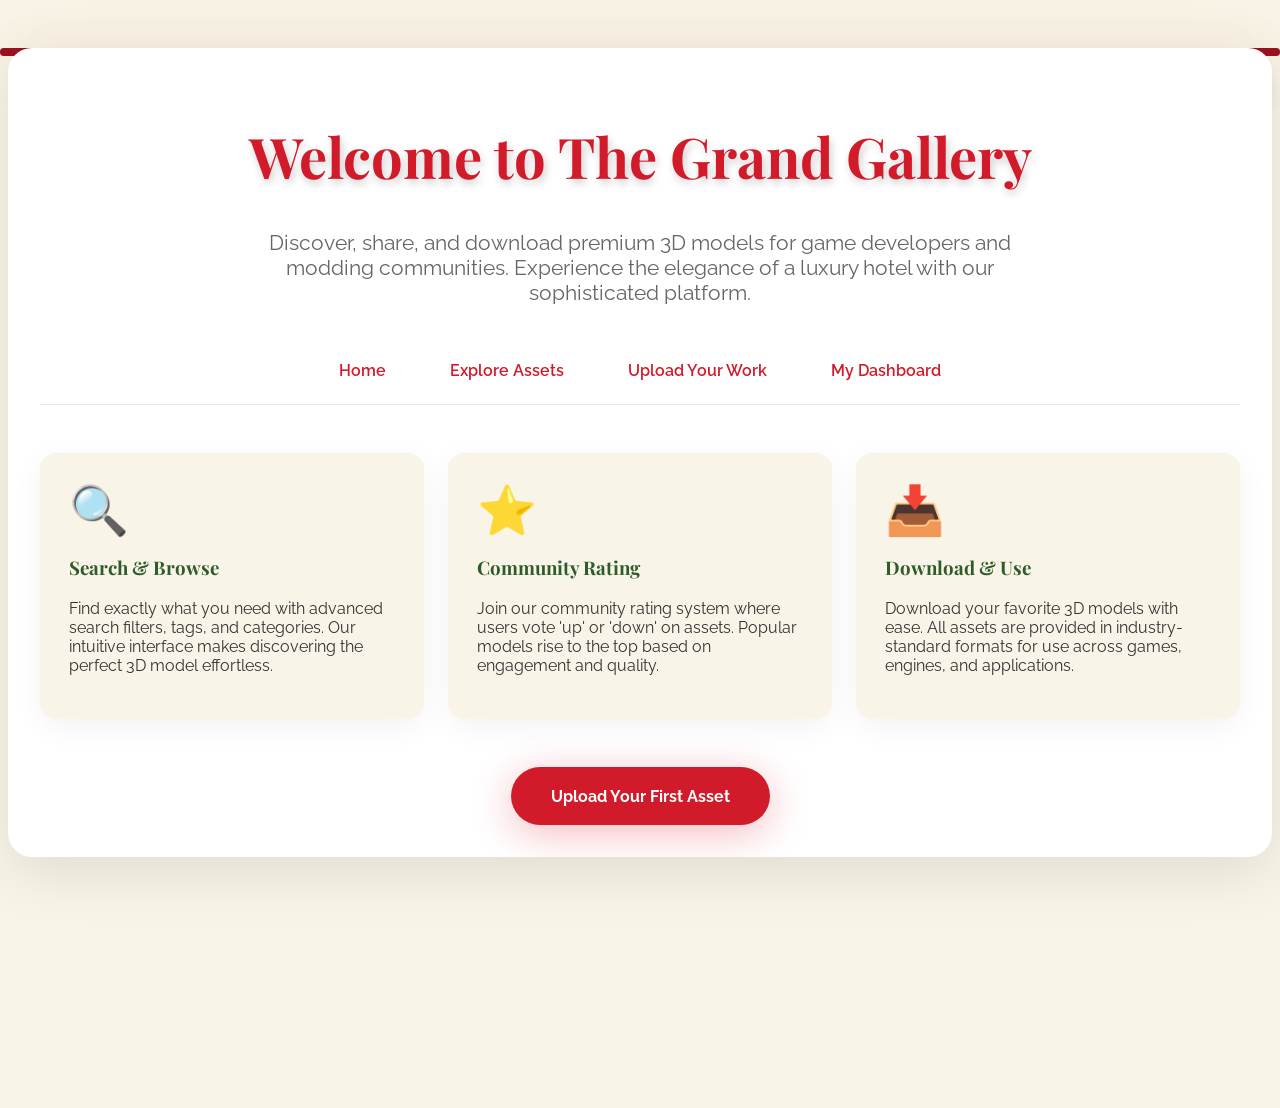
==== commit 9b80240c: "Create index.html" ====
--- a/index.html
+++ b/index.html
@@ -1,3044 +1,412 @@
 <!DOCTYPE html>
 <html lang="en">
 <head>
-    <meta charset="UTF-8">
-    <meta name="viewport" content="width=device-width, initial-scale=1.0">
-    <title>AssetVault - 3D Asset Library</title>
-    <link rel="preconnect" href="https://fonts.googleapis.com">
-    <link rel="preconnect" href="https://fonts.gstatic.com" crossorigin>
-    <link href="https://fonts.googleapis.com/css2?family=Cormorant+Garamond:wght@400;600;700&family=Space+Grotesk:wght@300;400;500;600;700&display=swap" rel="stylesheet">
+    <meta charset="UTF-8" />
+    <meta name="viewport" content="width=device-width, initial-scale=1.0"/>
+    <title>The Grand Gallery - 3D Asset Marketplace</title>
+    <link href="https://fonts.googleapis.com/css2?family=Playfair+Display:wght@400;700&family=Raleway:wght@300;400;600&display=swap" rel="stylesheet"/>
     <style>
         :root {
-            --bg: #fafafa;
-            --bg-secondary: #f0f0f0;
-            --fg: #1a1a1a;
-            --fg-muted: #666666;
-            --accent: #5a8f3e;
-            --accent-light: #7cb342;
-            --accent-dark: #4a7a32;
-            --card: #ffffff;
-            --card-hover: #f8f8f8;
-            --border: #e0e0e0;
-            --border-dark: #cccccc;
-            --shadow: rgba(0, 0, 0, 0.08);
-            --shadow-strong: rgba(0, 0, 0, 0.15);
-            --overlay: rgba(0, 0, 0, 0.6);
-            --success: #4caf50;
-            --warning: #ff9800;
-            --danger: #f44336;
-            --shelf-wood: linear-gradient(180deg, #d4c4a8 0%, #c4b498 50%, #b8a888 100%);
-            --shelf-shadow: #8b7355;
-        }
-
-        [data-theme="dark"] {
-            --bg: #0d0d0d;
-            --bg-secondary: #1a1a1a;
-            --fg: #f5f5f5;
-            --fg-muted: #999999;
-            --accent: #7cb342;
-            --accent-light: #9ccc65;
-            --accent-dark: #689f38;
-            --card: #1f1f1f;
-            --card-hover: #2a2a2a;
-            --border: #333333;
-            --border-dark: #404040;
-            --shadow: rgba(0, 0, 0, 0.3);
-            --shadow-strong: rgba(0, 0, 0, 0.5);
-            --shelf-wood: linear-gradient(180deg, #3d3228 0%, #2d2218 50%, #1d1208 100%);
-            --shelf-shadow: #0a0805;
-        }
-
-        * {
+            --primary-red: #d11a2a;
+            --accent-green: #2e5b29;
+            --wood-light: #f8f4e7;
+            --wood-dark: #c3a06a;
+            --text-primary: #333;
+            --text-secondary: #666;
+        }
+        
+        body {
             margin: 0;
             padding: 0;
-            box-sizing: border-box;
-        }
-
-        html {
-            scroll-behavior: smooth;
-        }
-
-        body {
-            font-family: 'Space Grotesk', sans-serif;
-            background: var(--bg);
-            color: var(--fg);
-            min-height: 100vh;
-            transition: background 0.4s ease, color 0.4s ease;
-            overflow-x: hidden;
-        }
-
-        /* Background ambient effect */
-        .ambient-bg {
-            position: fixed;
+            font-family: 'Raleway', sans-serif;
+            background-color: var(--wood-light);
+            color: var(--text-primary);
+            transition: all 0.4s ease;
+            position: relative;
+        }
+
+        /* Red carpet element - the main visual feature */
+        .red-carpet {
+            position: absolute;
+            width: 100%;
+            height: 8px;
+            background-color: var(--primary-red);
             top: 0;
             left: 0;
-            width: 100%;
-            height: 100%;
-            pointer-events: none;
-            z-index: 0;
-            opacity: 0.5;
-        }
-
-        .ambient-orb {
-            position: absolute;
-            border-radius: 50%;
-            filter: blur(80px);
-            animation: float 20s ease-in-out infinite;
-        }
-
-        .ambient-orb:nth-child(1) {
-            width: 400px;
-            height: 400px;
-            background: var(--accent);
-            opacity: 0.1;
-            top: -100px;
-            right: -100px;
-            animation-delay: 0s;
-        }
-
-        .ambient-orb:nth-child(2) {
-            width: 300px;
-            height: 300px;
-            background: var(--accent-light);
-            opacity: 0.08;
-            bottom: 20%;
-            left: -50px;
-            animation-delay: -7s;
-        }
-
-        .ambient-orb:nth-child(3) {
-            width: 250px;
-            height: 250px;
-            background: var(--accent-dark);
-            opacity: 0.06;
-            top: 40%;
-            right: 20%;
-            animation-delay: -14s;
-        }
-
-        @keyframes float {
-            0%, 100% { transform: translate(0, 0) scale(1); }
-            33% { transform: translate(30px, -30px) scale(1.05); }
-            66% { transform: translate(-20px, 20px) scale(0.95); }
+            z-index: 1;
+            border-radius: 20px;
+            box-shadow: inset 0 -5px 40px rgba(0,0,0,0.3), 
+                        0 0 80px rgba(217, 26, 42, 0.2);
+        }
+
+        /* Main container with sharp edges */
+        .main-container {
+            position: relative;
+            z-index: 2;
+            max-width: 1200px;
+            margin: 3rem auto;
+            padding: 2rem;
+            background-color: white;
+            border-radius: 24px;
+            box-shadow: 0 15px 60px rgba(0,0,0,0.1);
+            overflow: hidden;
+        }
+
+        /* Header section */
+        .header {
+            text-align: center;
+            margin-bottom: 2rem;
+            position: relative;
+        }
+        
+        .header h1 {
+            font-family: 'Playfair Display', serif;
+            font-size: 3.5rem;
+            font-weight: 700;
+            color: var(--primary-red);
+            text-shadow: 2px 4px 8px rgba(0,0,0,0.2);
+        }
+        
+        .header p {
+            font-family: 'Raleway', sans-serif;
+            font-size: 1.3rem;
+            margin-top: 0.5rem;
+            color: var(--text-secondary);
+            max-width: 800px;
+            margin-left: auto;
+            margin-right: auto;
+        }
+
+        /* Feature highlights */
+        .features {
+            display: flex;
+            justify-content: space-between;
+            flex-wrap: wrap;
+            gap: 1.5rem;
+            margin-bottom: 3rem;
+        }
+        
+        .feature-card {
+            flex: 1;
+            min-width: 240px;
+            padding: 1.8rem;
+            background-color: var(--wood-light);
+            border-radius: 16px;
+            box-shadow: 0 8px 30px rgba(0,0,0,0.05);
+            transition: transform 0.3s ease, box-shadow 0.3s ease;
+        }
+        
+        .feature-card:hover {
+            transform: translateY(-5px) scale(1.02);
+            box-shadow: 0 18px 60px rgba(0,0,0,0.1);
+        }
+        
+        .feature-icon {
+            font-size: 3rem;
+            color: var(--primary-red);
+            margin-bottom: 1rem;
+        }
+        
+        .feature-card h3 {
+            font-family: 'Playfair Display', serif;
+            font-weight: 700;
+            margin-top: 0.5rem;
+            color: var(--accent-green);
         }
 
         /* Navigation */
         nav {
-            position: fixed;
-            top: 0;
-            left: 0;
-            right: 0;
-            z-index: 1000;
-            background: var(--bg);
-            border-bottom: 1px solid var(--border);
-            backdrop-filter: blur(20px);
-            transition: all 0.3s ease;
-        }
-
-        nav.scrolled {
-            box-shadow: 0 4px 20px var(--shadow);
-        }
-
-        .nav-inner {
-            max-width: 1400px;
-            margin: 0 auto;
-            padding: 0 2rem;
-            display: flex;
-            align-items: center;
-            justify-content: space-between;
-            height: 70px;
-        }
-
-        .logo {
-            font-family: 'Cormorant Garamond', serif;
-            font-size: 1.8rem;
-            font-weight: 700;
-            color: var(--fg);
-            text-decoration: none;
-            display: flex;
-            align-items: center;
-            gap: 0.5rem;
-            cursor: pointer;
-            transition: color 0.3s ease;
-        }
-
-        .logo:hover {
-            color: var(--accent);
-        }
-
-        .logo-icon {
-            width: 32px;
-            height: 32px;
-            fill: var(--accent);
-        }
-
-        .nav-links {
-            display: flex;
-            align-items: center;
-            gap: 2rem;
-        }
-
-        .nav-link {
-            color: var(--fg-muted);
-            text-decoration: none;
-            font-weight: 500;
-            font-size: 0.95rem;
-            position: relative;
-            padding: 0.5rem 0;
-            cursor: pointer;
-            transition: color 0.3s ease;
-        }
-
-        .nav-link::after {
-            content: '';
-            position: absolute;
-            bottom: 0;
-            left: 0;
-            width: 0;
-            height: 2px;
-            background: var(--accent);
-            transition: width 0.3s ease;
-        }
-
-        .nav-link:hover, .nav-link.active {
-            color: var(--fg);
-        }
-
-        .nav-link:hover::after, .nav-link.active::after {
-            width: 100%;
-        }
-
-        .nav-actions {
-            display: flex;
-            align-items: center;
-            gap: 1rem;
-        }
-
-        .btn {
-            padding: 0.6rem 1.2rem;
-            border-radius: 6px;
-            font-weight: 500;
-            font-size: 0.9rem;
-            cursor: pointer;
-            transition: all 0.3s ease;
-            border: none;
-            font-family: inherit;
-            display: inline-flex;
-            align-items: center;
-            gap: 0.5rem;
-        }
-
-        .btn-primary {
-            background: var(--accent);
-            color: white;
-        }
-
-        .btn-primary:hover {
-            background: var(--accent-dark);
-            transform: translateY(-2px);
-            box-shadow: 0 4px 12px rgba(90, 143, 62, 0.3);
-        }
-
-        .btn-secondary {
-            background: transparent;
-            color: var(--fg);
-            border: 1px solid var(--border);
-        }
-
-        .btn-secondary:hover {
-            border-color: var(--accent);
-            color: var(--accent);
-        }
-
-        .btn-icon {
-            width: 40px;
-            height: 40px;
-            padding: 0;
-            display: flex;
-            align-items: center;
-            justify-content: center;
-            border-radius: 8px;
-            background: var(--card);
-            border: 1px solid var(--border);
-            color: var(--fg);
-            cursor: pointer;
-            transition: all 0.3s ease;
-        }
-
-        .btn-icon:hover {
-            border-color: var(--accent);
-            color: var(--accent);
-            transform: scale(1.05);
-        }
-
-        .btn-icon svg {
-            width: 20px;
-            height: 20px;
-        }
-
-        /* Main Content */
-        main {
-            position: relative;
-            z-index: 1;
-            min-height: 100vh;
-            padding-top: 70px;
-        }
-
-        .page {
-            display: none;
-            animation: fadeIn 0.4s ease;
-        }
-
-        .page.active {
-            display: block;
-        }
-
-        @keyframes fadeIn {
-            from { opacity: 0; transform: translateY(20px); }
-            to { opacity: 1; transform: translateY(0); }
-        }
-
-        /* Hero Section */
-        .hero {
-            min-height: calc(100vh - 70px);
-            display: flex;
-            align-items: center;
-            justify-content: center;
-            padding: 4rem 2rem;
-            position: relative;
-            overflow: hidden;
-        }
-
-        .hero-content {
-            text-align: center;
-            max-width: 800px;
-            z-index: 1;
-        }
-
-        .hero-title {
-            font-family: 'Cormorant Garamond', serif;
-            font-size: clamp(3rem, 8vw, 5rem);
-            font-weight: 700;
-            line-height: 1.1;
-            margin-bottom: 1.5rem;
-            color: var(--fg);
-        }
-
-        .hero-title span {
-            color: var(--accent);
-        }
-
-        .hero-subtitle {
-            font-size: 1.2rem;
-            color: var(--fg-muted);
-            margin-bottom: 2.5rem;
-            line-height: 1.7;
-        }
-
-        .hero-actions {
-            display: flex;
-            gap: 1rem;
-            justify-content: center;
-            flex-wrap: wrap;
-        }
-
-        .btn-large {
-            padding: 1rem 2rem;
-            font-size: 1rem;
-        }
-
-        /* Stats Section */
-        .stats-bar {
             display: flex;
             justify-content: center;
-            gap: 4rem;
-            margin-top: 4rem;
-            padding-top: 3rem;
-            border-top: 1px solid var(--border);
-            flex-wrap: wrap;
-        }
-
-        .stat-item {
-            text-align: center;
-        }
-
-        .stat-number {
-            font-family: 'Cormorant Garamond', serif;
-            font-size: 2.5rem;
-            font-weight: 700;
-            color: var(--accent);
-        }
-
-        .stat-label {
-            font-size: 0.9rem;
-            color: var(--fg-muted);
-            margin-top: 0.25rem;
-        }
-
-        /* Bookshelf Grid */
-        .section {
-            padding: 4rem 2rem;
-            max-width: 1400px;
-            margin: 0 auto;
-        }
-
-        .section-header {
-            display: flex;
-            align-items: center;
-            justify-content: space-between;
-            margin-bottom: 2rem;
-            flex-wrap: wrap;
-            gap: 1rem;
-        }
-
-        .section-title {
-            font-family: 'Cormorant Garamond', serif;
-            font-size: 2rem;
+            gap: 2rem;
+            margin-bottom: 3rem;
+            padding: 1rem 0;
+            border-bottom: 1px solid rgba(0,0,0,0.1);
+        }
+        
+        nav a {
+            text-decoration: none;
             font-weight: 600;
-        }
-
-        .shelf {
-            background: var(--shelf-wood);
-            border-radius: 4px;
-            padding: 1.5rem 1rem 0.5rem;
-            margin-bottom: 2rem;
+            color: var(--primary-red);
             position: relative;
-            box-shadow: 0 4px 20px var(--shadow-strong);
-        }
-
-        .shelf::after {
+            transition: all 0.3s ease;
+            padding: 0.5rem 1rem;
+            border-radius: 24px;
+        }
+        
+        nav a::after {
             content: '';
             position: absolute;
             bottom: -8px;
-            left: 0;
-            right: 0;
-            height: 8px;
-            background: var(--shelf-shadow);
-            border-radius: 0 0 4px 4px;
-        }
-
-        .shelf-grid {
-            display: grid;
-            grid-template-columns: repeat(auto-fill, minmax(200px, 1fr));
-            gap: 1rem;
-        }
-
-        /* Asset Card (Book-style) */
-        .asset-card {
-            background: var(--card);
-            border-radius: 4px;
-            overflow: hidden;
+            left: 50%;
+            transform: translateX(-50%);
+            width: 0;
+            height: 3px;
+            background-color: var(--accent-green);
+            transition: all 0.4s ease;
+        }
+        
+        nav a:hover {
+            color: #fff;
+            background-color: var(--primary-red);
+            font-weight: 700;
+        }
+        
+        nav a:hover::after {
+            width: 100%;
+        }
+
+        /* Responsive adjustments */
+        @media (max-width: 768px) {
+            .header h1 {
+                font-size: 2.5rem;
+            }
+            
+            .features {
+                flex-direction: column;
+                align-items: center;
+            }
+            
+            nav {
+                flex-wrap: wrap;
+                gap: 0.8rem;
+            }
+        }
+
+        /* Dark mode toggle */
+        .theme-toggle {
+            position: absolute;
+            top: 1rem;
+            right: 1rem;
+            background-color: rgba(255,255,255,0.9);
+            border-radius: 30px;
+            padding: 0.8rem 1.2rem;
+            box-shadow: 0 4px 20px rgba(0,0,0,0.2);
             cursor: pointer;
-            transition: all 0.4s cubic-bezier(0.4, 0, 0.2, 1);
-            position: relative;
-            box-shadow: 0 2px 8px var(--shadow);
-        }
-
-        .asset-card:hover {
-            transform: translateY(-8px) rotateX(-2deg);
-            box-shadow: 0 12px 30px var(--shadow-strong);
-        }
-
-        .asset-card::before {
+            font-weight: bold;
+            color: var(--primary-red);
+            transition: all 0.3s ease;
+        }
+        
+        .theme-toggle:hover {
+            background-color: rgba(255,255,255,1);
+            transform: translateY(-2px);
+        }
+
+        /* Spruce wood decorative elements */
+        .wood-decoration {
+            position: absolute;
+            z-index: 0;
+            opacity: 0.3;
+        }
+        
+        .wood-decoration::before {
             content: '';
             position: absolute;
-            left: 0;
-            top: 0;
-            bottom: 0;
-            width: 4px;
-            background: var(--accent);
-            transform: scaleY(0);
-            transition: transform 0.3s ease;
-        }
-
-        .asset-card:hover::before {
-            transform: scaleY(1);
-        }
-
-        .asset-image {
-            aspect-ratio: 16/10;
-            background: var(--bg-secondary);
-            position: relative;
-            overflow: hidden;
-        }
-
-        .asset-image img {
-            width: 100%;
-            height: 100%;
-            object-fit: cover;
-            transition: transform 0.4s ease;
-        }
-
-        .asset-card:hover .asset-image img {
-            transform: scale(1.05);
-        }
-
-        .asset-image-placeholder {
-            width: 100%;
-            height: 100%;
-            display: flex;
-            align-items: center;
-            justify-content: center;
-            background: linear-gradient(135deg, var(--bg-secondary) 0%, var(--border) 100%);
-        }
-
-        .asset-image-placeholder svg {
-            width: 48px;
-            height: 48px;
-            color: var(--fg-muted);
-            opacity: 0.5;
-        }
-
-        .asset-info {
-            padding: 1rem;
-        }
-
-        .asset-title {
-            font-weight: 600;
-            font-size: 0.95rem;
-            margin-bottom: 0.5rem;
-            color: var(--fg);
-            white-space: nowrap;
-            overflow: hidden;
-            text-overflow: ellipsis;
-        }
-
-        .asset-meta {
-            display: flex;
-            align-items: center;
-            justify-content: space-between;
-            font-size: 0.8rem;
-            color: var(--fg-muted);
-        }
-
-        .asset-author {
-            display: flex;
-            align-items: center;
-            gap: 0.4rem;
-        }
-
-        .asset-stats {
-            display: flex;
-            align-items: center;
-            gap: 0.75rem;
-        }
-
-        .asset-stat {
-            display: flex;
-            align-items: center;
-            gap: 0.25rem;
-        }
-
-        .asset-stat svg {
-            width: 14px;
-            height: 14px;
-        }
-
-        .asset-tags {
-            display: flex;
-            gap: 0.4rem;
-            margin-top: 0.75rem;
-            flex-wrap: wrap;
-        }
-
-        .tag {
-            font-size: 0.7rem;
-            padding: 0.2rem 0.5rem;
-            background: var(--bg-secondary);
-            border-radius: 3px;
-            color: var(--fg-muted);
-            transition: all 0.3s ease;
-        }
-
-        .tag:hover {
-            background: var(--accent);
-            color: white;
-        }
-
-        /* Rating System */
-        .rating {
-            display: flex;
-            align-items: center;
-            gap: 0.25rem;
-        }
-
-        .rating-btn {
-            background: none;
-            border: none;
-            cursor: pointer;
-            padding: 0.25rem;
-            display: flex;
-            align-items: center;
-            justify-content: center;
-            transition: all 0.2s ease;
-            border-radius: 4px;
-        }
-
-        .rating-btn svg {
-            width: 16px;
-            height: 16px;
-            color: var(--fg-muted);
-            transition: all 0.2s ease;
-        }
-
-        .rating-btn:hover svg {
-            transform: scale(1.2);
-        }
-
-        .rating-btn.upvote:hover svg {
-            color: var(--accent);
-        }
-
-        .rating-btn.downvote:hover svg {
-            color: var(--danger);
-        }
-
-        .rating-btn.active.upvote svg {
-            color: var(--accent);
-            fill: var(--accent);
-        }
-
-        .rating-btn.active.downvote svg {
-            color: var(--danger);
-            fill: var(--danger);
-        }
-
-        .rating-score {
-            font-weight: 600;
-            font-size: 0.85rem;
-            min-width: 24px;
-            text-align: center;
-        }
-
-        .rating-score.positive {
-            color: var(--accent);
-        }
-
-        .rating-score.negative {
-            color: var(--danger);
-        }
-
-        /* Dashboard */
-        .dashboard {
-            padding: 2rem;
-            max-width: 1400px;
-            margin: 0 auto;
-        }
-
-        .dashboard-header {
-            display: flex;
-            align-items: center;
-            justify-content: space-between;
-            margin-bottom: 2rem;
-            flex-wrap: wrap;
-            gap: 1rem;
-        }
-
-        .welcome-text h1 {
-            font-family: 'Cormorant Garamond', serif;
-            font-size: 2.5rem;
-            font-weight: 700;
-        }
-
-        .welcome-text p {
-            color: var(--fg-muted);
-            margin-top: 0.5rem;
-        }
-
-        .dashboard-stats {
-            display: grid;
-            grid-template-columns: repeat(auto-fit, minmax(200px, 1fr));
-            gap: 1.5rem;
-            margin-bottom: 2rem;
-        }
-
-        .dash-stat-card {
-            background: var(--card);
-            border: 1px solid var(--border);
-            border-radius: 12px;
-            padding: 1.5rem;
-            transition: all 0.3s ease;
-        }
-
-        .dash-stat-card:hover {
-            border-color: var(--accent);
-            box-shadow: 0 8px 24px var(--shadow);
-        }
-
-        .dash-stat-icon {
-            width: 48px;
-            height: 48px;
-            background: var(--bg-secondary);
-            border-radius: 10px;
-            display: flex;
-            align-items: center;
-            justify-content: center;
-            margin-bottom: 1rem;
-        }
-
-        .dash-stat-icon svg {
-            width: 24px;
-            height: 24px;
-            color: var(--accent);
-        }
-
-        .dash-stat-value {
-            font-size: 2rem;
-            font-weight: 700;
-            margin-bottom: 0.25rem;
-        }
-
-        .dash-stat-label {
-            color: var(--fg-muted);
-            font-size: 0.9rem;
-        }
-
-        .projects-section {
-            background: var(--card);
-            border: 1px solid var(--border);
-            border-radius: 12px;
-            overflow: hidden;
-        }
-
-        .projects-header {
-            padding: 1.5rem;
-            border-bottom: 1px solid var(--border);
-            display: flex;
-            align-items: center;
-            justify-content: space-between;
-        }
-
-        .projects-title {
-            font-size: 1.2rem;
-            font-weight: 600;
-        }
-
-        .projects-list {
-            padding: 1rem;
-        }
-
-        .project-item {
-            display: flex;
-            align-items: center;
-            gap: 1rem;
-            padding: 1rem;
-            border-radius: 8px;
-            transition: all 0.3s ease;
-            cursor: pointer;
-        }
-
-        .project-item:hover {
-            background: var(--bg-secondary);
-        }
-
-        .project-thumb {
-            width: 80px;
-            height: 60px;
-            border-radius: 6px;
-            background: var(--bg-secondary);
-            overflow: hidden;
-            flex-shrink: 0;
-        }
-
-        .project-thumb img {
-            width: 100%;
-            height: 100%;
-            object-fit: cover;
-        }
-
-        .project-details {
-            flex: 1;
-            min-width: 0;
-        }
-
-        .project-name {
-            font-weight: 600;
-            margin-bottom: 0.25rem;
-            white-space: nowrap;
-            overflow: hidden;
-            text-overflow: ellipsis;
-        }
-
-        .project-meta {
-            display: flex;
-            gap: 1rem;
-            font-size: 0.85rem;
-            color: var(--fg-muted);
-        }
-
-        .project-actions {
-            display: flex;
-            gap: 0.5rem;
-        }
-
-        /* Asset Detail Page */
-        .asset-detail {
-            max-width: 1200px;
-            margin: 0 auto;
-            padding: 2rem;
-        }
-
-        .asset-detail-header {
-            display: grid;
-            grid-template-columns: 1fr 1fr;
-            gap: 2rem;
-            margin-bottom: 2rem;
-        }
-
-        @media (max-width: 768px) {
-            .asset-detail-header {
-                grid-template-columns: 1fr;
-            }
-        }
-
-        .asset-gallery {
-            background: var(--card);
-            border: 1px solid var(--border);
-            border-radius: 12px;
-            overflow: hidden;
-        }
-
-        .gallery-main {
-            aspect-ratio: 16/10;
-            background: var(--bg-secondary);
-            position: relative;
-        }
-
-        .gallery-main img {
-            width: 100%;
-            height: 100%;
-            object-fit: cover;
-        }
-
-        .gallery-thumbs {
-            display: flex;
-            gap: 0.5rem;
-            padding: 1rem;
-            overflow-x: auto;
-        }
-
-        .gallery-thumb {
-            width: 80px;
-            height: 60px;
-            border-radius: 6px;
-            overflow: hidden;
-            cursor: pointer;
-            opacity: 0.6;
-            transition: all 0.3s ease;
-            flex-shrink: 0;
-            border: 2px solid transparent;
-        }
-
-        .gallery-thumb:hover, .gallery-thumb.active {
-            opacity: 1;
-            border-color: var(--accent);
-        }
-
-        .gallery-thumb img {
-            width: 100%;
-            height: 100%;
-            object-fit: cover;
-        }
-
-        .asset-detail-info {
-            display: flex;
-            flex-direction: column;
-            gap: 1.5rem;
-        }
-
-        .asset-detail-title {
-            font-family: 'Cormorant Garamond', serif;
-            font-size: 2.5rem;
-            font-weight: 700;
-        }
-
-        .asset-detail-author {
-            display: flex;
-            align-items: center;
-            gap: 1rem;
-        }
-
-        .author-avatar {
-            width: 48px;
-            height: 48px;
-            border-radius: 50%;
-            background: var(--accent);
-            display: flex;
-            align-items: center;
-            justify-content: center;
-            color: white;
-            font-weight: 600;
-            font-size: 1.2rem;
-        }
-
-        .author-info h4 {
-            font-weight: 600;
-        }
-
-        .author-info p {
-            color: var(--fg-muted);
-            font-size: 0.9rem;
-        }
-
-        .asset-detail-stats {
-            display: flex;
-            gap: 2rem;
-            padding: 1rem 0;
-            border-top: 1px solid var(--border);
-            border-bottom: 1px solid var(--border);
-        }
-
-        .detail-stat {
-            text-align: center;
-        }
-
-        .detail-stat-value {
-            font-size: 1.5rem;
-            font-weight: 700;
-            color: var(--accent);
-        }
-
-        .detail-stat-label {
-            font-size: 0.85rem;
-            color: var(--fg-muted);
-        }
-
-        .asset-detail-rating {
-            display: flex;
-            align-items: center;
-            gap: 1rem;
-        }
-
-        .big-rating {
-            display: flex;
-            align-items: center;
-            gap: 0.5rem;
-        }
-
-        .big-rating-btn {
-            width: 48px;
-            height: 48px;
-            border-radius: 10px;
-            background: var(--bg-secondary);
-            border: 1px solid var(--border);
-            cursor: pointer;
-            display: flex;
-            align-items: center;
-            justify-content: center;
-            transition: all 0.3s ease;
-        }
-
-        .big-rating-btn svg {
-            width: 24px;
-            height: 24px;
-            color: var(--fg-muted);
-        }
-
-        .big-rating-btn.upvote:hover {
-            background: var(--accent);
-            border-color: var(--accent);
-        }
-
-        .big-rating-btn.upvote:hover svg {
-            color: white;
-        }
-
-        .big-rating-btn.downvote:hover {
-            background: var(--danger);
-            border-color: var(--danger);
-        }
-
-        .big-rating-btn.downvote:hover svg {
-            color: white;
-        }
-
-        .big-score {
-            font-size: 2rem;
-            font-weight: 700;
-            min-width: 60px;
-            text-align: center;
-        }
-
-        .asset-detail-actions {
-            display: flex;
-            gap: 1rem;
-            flex-wrap: wrap;
-        }
-
-        .btn-download {
-            flex: 1;
-            padding: 1rem 2rem;
-            font-size: 1rem;
-        }
-
-        .asset-description {
-            background: var(--card);
-            border: 1px solid var(--border);
-            border-radius: 12px;
-            padding: 1.5rem;
-            margin-bottom: 2rem;
-        }
-
-        .asset-description h3 {
-            font-size: 1.2rem;
-            margin-bottom: 1rem;
-        }
-
-        .asset-description p {
-            color: var(--fg-muted);
-            line-height: 1.7;
-        }
-
-        .asset-files {
-            background: var(--card);
-            border: 1px solid var(--border);
-            border-radius: 12px;
-            padding: 1.5rem;
-        }
-
-        .asset-files h3 {
-            font-size: 1.2rem;
-            margin-bottom: 1rem;
-        }
-
-        .file-list {
-            display: flex;
-            flex-direction: column;
-            gap: 0.5rem;
-        }
-
-        .file-item {
-            display: flex;
-            align-items: center;
-            gap: 1rem;
-            padding: 0.75rem 1rem;
-            background: var(--bg-secondary);
-            border-radius: 8px;
-            transition: all 0.3s ease;
-        }
-
-        .file-item:hover {
-            background: var(--border);
-        }
-
-        .file-icon {
-            width: 40px;
-            height: 40px;
-            background: var(--card);
-            border-radius: 8px;
-            display: flex;
-            align-items: center;
-            justify-content: center;
-        }
-
-        .file-icon svg {
-            width: 20px;
-            height: 20px;
-            color: var(--accent);
-        }
-
-        .file-info {
-            flex: 1;
-        }
-
-        .file-name {
-            font-weight: 500;
-        }
-
-        .file-size {
-            font-size: 0.85rem;
-            color: var(--fg-muted);
-        }
-
-        /* Upload Modal */
-        .modal-overlay {
-            position: fixed;
-            top: 0;
-            left: 0;
-            right: 0;
-            bottom: 0;
-            background: var(--overlay);
-            z-index: 2000;
-            display: none;
-            align-items: center;
-            justify-content: center;
-            padding: 2rem;
-            opacity: 0;
-            transition: opacity 0.3s ease;
-        }
-
-        .modal-overlay.active {
-            display: flex;
-            opacity: 1;
-        }
-
-        .modal {
-            background: var(--card);
-            border-radius: 16px;
-            max-width: 600px;
-            width: 100%;
-            max-height: 90vh;
-            overflow-y: auto;
-            transform: scale(0.9);
-            transition: transform 0.3s ease;
-        }
-
-        .modal-overlay.active .modal {
-            transform: scale(1);
-        }
-
-        .modal-header {
-            padding: 1.5rem;
-            border-bottom: 1px solid var(--border);
-            display: flex;
-            align-items: center;
-            justify-content: space-between;
-        }
-
-        .modal-title {
-            font-family: 'Cormorant Garamond', serif;
-            font-size: 1.5rem;
-            font-weight: 700;
-        }
-
-        .modal-close {
-            width: 36px;
-            height: 36px;
-            border-radius: 8px;
-            border: none;
-            background: var(--bg-secondary);
-            cursor: pointer;
-            display: flex;
-            align-items: center;
-            justify-content: center;
-            transition: all 0.3s ease;
-        }
-
-        .modal-close:hover {
-            background: var(--danger);
-            color: white;
-        }
-
-        .modal-body {
-            padding: 1.5rem;
-        }
-
-        .upload-steps {
-            display: flex;
-            justify-content: space-between;
-            margin-bottom: 2rem;
-            position: relative;
-        }
-
-        .upload-steps::before {
-            content: '';
-            position: absolute;
-            top: 16px;
-            left: 10%;
-            right: 10%;
-            height: 2px;
-            background: var(--border);
-        }
-
-        .step {
-            display: flex;
-            flex-direction: column;
-            align-items: center;
-            gap: 0.5rem;
-            position: relative;
-            z-index: 1;
-        }
-
-        .step-number {
-            width: 32px;
-            height: 32px;
-            border-radius: 50%;
-            background: var(--bg-secondary);
-            border: 2px solid var(--border);
-            display: flex;
-            align-items: center;
-            justify-content: center;
-            font-weight: 600;
-            transition: all 0.3s ease;
-        }
-
-        .step.active .step-number {
-            background: var(--accent);
-            border-color: var(--accent);
-            color: white;
-        }
-
-        .step.completed .step-number {
-            background: var(--accent);
-            border-color: var(--accent);
-            color: white;
-        }
-
-        .step-label {
-            font-size: 0.8rem;
-            color: var(--fg-muted);
-        }
-
-        .step.active .step-label {
-            color: var(--fg);
-            font-weight: 500;
-        }
-
-        .form-group {
-            margin-bottom: 1.5rem;
-        }
-
-        .form-label {
-            display: block;
-            font-weight: 500;
-            margin-bottom: 0.5rem;
-        }
-
-        .form-input {
-            width: 100%;
-            padding: 0.75rem 1rem;
-            border: 1px solid var(--border);
-            border-radius: 8px;
-            background: var(--bg);
-            color: var(--fg);
-            font-family: inherit;
-            font-size: 1rem;
-            transition: all 0.3s ease;
-        }
-
-        .form-input:focus {
-            outline: none;
-            border-color: var(--accent);
-            box-shadow: 0 0 0 3px rgba(90, 143, 62, 0.1);
-        }
-
-        .form-textarea {
-            min-height: 120px;
-            resize: vertical;
-        }
-
-        .upload-zone {
-            border: 2px dashed var(--border);
-            border-radius: 12px;
-            padding: 2rem;
-            text-align: center;
-            cursor: pointer;
-            transition: all 0.3s ease;
-        }
-
-        .upload-zone:hover {
-            border-color: var(--accent);
-            background: rgba(90, 143, 62, 0.05);
-        }
-
-        .upload-zone svg {
-            width: 48px;
-            height: 48px;
-            color: var(--fg-muted);
-            margin-bottom: 1rem;
-        }
-
-        .upload-zone h4 {
-            margin-bottom: 0.5rem;
-        }
-
-        .upload-zone p {
-            color: var(--fg-muted);
-            font-size: 0.9rem;
-        }
-
-        .tags-input {
-            display: flex;
-            flex-wrap: wrap;
-            gap: 0.5rem;
-            padding: 0.5rem;
-            border: 1px solid var(--border);
-            border-radius: 8px;
-            min-height: 50px;
-            align-items: center;
-        }
-
-        .tag-chip {
-            display: flex;
-            align-items: center;
-            gap: 0.25rem;
-            padding: 0.25rem 0.5rem;
-            background: var(--accent);
-            color: white;
-            border-radius: 4px;
-            font-size: 0.85rem;
-        }
-
-        .tag-chip button {
-            background: none;
-            border: none;
-            color: white;
-            cursor: pointer;
-            padding: 0;
-            display: flex;
-        }
-
-        .tag-input-field {
-            border: none;
-            outline: none;
-            background: transparent;
-            font-family: inherit;
-            font-size: 1rem;
-            flex: 1;
-            min-width: 100px;
-            color: var(--fg);
-        }
-
-        .modal-footer {
-            padding: 1.5rem;
-            border-top: 1px solid var(--border);
-            display: flex;
-            justify-content: space-between;
-            gap: 1rem;
-        }
-
-        /* Profile Page */
-        .profile-header {
-            background: var(--card);
-            border: 1px solid var(--border);
-            border-radius: 12px;
-            padding: 2rem;
-            margin-bottom: 2rem;
-            display: flex;
-            gap: 2rem;
-            align-items: center;
-        }
-
-        .profile-avatar {
-            width: 100px;
-            height: 100px;
-            border-radius: 50%;
-            background: var(--accent);
-            display: flex;
-            align-items: center;
-            justify-content: center;
-            color: white;
-            font-size: 2.5rem;
-            font-weight: 700;
-            flex-shrink: 0;
-        }
-
-        .profile-info h1 {
-            font-family: 'Cormorant Garamond', serif;
-            font-size: 2rem;
-            margin-bottom: 0.5rem;
-        }
-
-        .profile-info p {
-            color: var(--fg-muted);
-            margin-bottom: 1rem;
-        }
-
-        .profile-stats {
-            display: flex;
-            gap: 2rem;
-        }
-
-        .profile-stat {
-            text-align: center;
-        }
-
-        .profile-stat-value {
-            font-size: 1.5rem;
-            font-weight: 700;
-            color: var(--accent);
-        }
-
-        .profile-stat-label {
-            font-size: 0.85rem;
-            color: var(--fg-muted);
-        }
-
-        /* Search Bar */
-        .search-container {
-            position: relative;
-            max-width: 400px;
-        }
-
-        .search-input {
-            width: 100%;
-            padding: 0.75rem 1rem 0.75rem 2.5rem;
-            border: 1px solid var(--border);
-            border-radius: 8px;
-            background: var(--card);
-            color: var(--fg);
-            font-family: inherit;
-            font-size: 0.95rem;
-            transition: all 0.3s ease;
-        }
-
-        .search-input:focus {
-            outline: none;
-            border-color: var(--accent);
-        }
-
-        .search-icon {
-            position: absolute;
-            left: 0.75rem;
-            top: 50%;
-            transform: translateY(-50%);
-            color: var(--fg-muted);
-        }
-
-        .search-icon svg {
-            width: 18px;
-            height: 18px;
-        }
-
-        /* Footer */
-        footer {
-            background: var(--card);
-            border-top: 1px solid var(--border);
-            padding: 3rem 2rem;
-            margin-top: 4rem;
-        }
-
-        .footer-content {
-            max-width: 1400px;
-            margin: 0 auto;
-            display: grid;
-            grid-template-columns: repeat(auto-fit, minmax(200px, 1fr));
-            gap: 2rem;
-        }
-
-        .footer-section h4 {
-            font-weight: 600;
-            margin-bottom: 1rem;
-        }
-
-        .footer-section p {
-            color: var(--fg-muted);
-            font-size: 0.9rem;
-            line-height: 1.7;
-        }
-
-        .footer-links {
-            display: flex;
-            flex-direction: column;
-            gap: 0.5rem;
-        }
-
-        .footer-links a {
-            color: var(--fg-muted);
-            text-decoration: none;
-            font-size: 0.9rem;
-            transition: color 0.3s ease;
-        }
-
-        .footer-links a:hover {
-            color: var(--accent);
-        }
-
-        .footer-bottom {
-            max-width: 1400px;
-            margin: 2rem auto 0;
-            padding-top: 2rem;
-            border-top: 1px solid var(--border);
-            text-align: center;
-            color: var(--fg-muted);
-            font-size: 0.9rem;
-        }
-
-        /* Toast Notifications */
-        .toast-container {
-            position: fixed;
-            bottom: 2rem;
-            right: 2rem;
-            z-index: 3000;
-            display: flex;
-            flex-direction: column;
-            gap: 0.5rem;
-        }
-
-        .toast {
-            background: var(--card);
-            border: 1px solid var(--border);
-            border-radius: 8px;
-            padding: 1rem 1.5rem;
-            box-shadow: 0 8px 24px var(--shadow-strong);
-            display: flex;
-            align-items: center;
-            gap: 0.75rem;
-            animation: slideIn 0.3s ease;
-        }
-
-        @keyframes slideIn {
-            from {
-                opacity: 0;
-                transform: translateX(100%);
-            }
-            to {
-                opacity: 1;
-                transform: translateX(0);
-            }
-        }
-
-        .toast.success {
-            border-left: 4px solid var(--success);
-        }
-
-        .toast.error {
-            border-left: 4px solid var(--danger);
-        }
-
-        .toast svg {
-            width: 20px;
-            height: 20px;
-        }
-
-        .toast.success svg {
-            color: var(--success);
-        }
-
-        .toast.error svg {
-            color: var(--danger);
-        }
-
-        /* Responsive */
-        @media (max-width: 768px) {
-            .nav-links {
-                display: none;
-            }
-
-            .hero-title {
-                font-size: 2.5rem;
-            }
-
-            .stats-bar {
-                gap: 2rem;
-            }
-
-            .stat-number {
-                font-size: 2rem;
-            }
-
-            .profile-header {
-                flex-direction: column;
-                text-align: center;
-            }
-
-            .profile-stats {
-                justify-content: center;
-            }
-
-            .dashboard-header {
-                flex-direction: column;
-                text-align: center;
-            }
-        }
-
-        /* Focus visible */
-        *:focus-visible {
-            outline: 2px solid var(--accent);
-            outline-offset: 2px;
-        }
-
-        /* Reduced motion */
-        @media (prefers-reduced-motion: reduce) {
-            *, *::before, *::after {
-                animation-duration: 0.01ms !important;
-                animation-iteration-count: 1 !important;
-                transition-duration: 0.01ms !important;
-            }
-        }
-
-        /* Scrollbar */
-        ::-webkit-scrollbar {
-            width: 8px;
-            height: 8px;
-        }
-
-        ::-webkit-scrollbar-track {
-            background: var(--bg-secondary);
-        }
-
-        ::-webkit-scrollbar-thumb {
-            background: var(--border-dark);
-            border-radius: 4px;
-        }
-
-        ::-webkit-scrollbar-thumb:hover {
-            background: var(--fg-muted);
-        }
-
-        /* Empty state */
-        .empty-state {
-            text-align: center;
-            padding: 4rem 2rem;
-            color: var(--fg-muted);
-        }
-
-        .empty-state svg {
-            width: 64px;
-            height: 64px;
-            margin-bottom: 1rem;
-            opacity: 0.5;
-        }
-
-        .empty-state h3 {
-            margin-bottom: 0.5rem;
-            color: var(--fg);
-        }
-
-        /* Floating particles */
-        .particles {
-            position: fixed;
-            top: 0;
-            left: 0;
-            width: 100%;
-            height: 100%;
-            pointer-events: none;
-            z-index: 0;
-            overflow: hidden;
-        }
-
-        .particle {
-            position: absolute;
-            width: 4px;
-            height: 4px;
-            background: var(--accent);
-            border-radius: 50%;
-            opacity: 0.3;
-            animation: rise 15s linear infinite;
-        }
-
-        @keyframes rise {
-            0% {
-                transform: translateY(100vh) scale(0);
-                opacity: 0;
-            }
-            10% {
-                opacity: 0.3;
-            }
-            90% {
-                opacity: 0.3;
-            }
-            100% {
-                transform: translateY(-100px) scale(1);
-                opacity: 0;
-            }
-        }
-
-        /* Loading state */
-        .skeleton {
-            background: linear-gradient(90deg, var(--bg-secondary) 25%, var(--border) 50%, var(--bg-secondary) 75%);
-            background-size: 200% 100%;
-            animation: skeleton 1.5s infinite;
-            border-radius: 4px;
-        }
-
-        @keyframes skeleton {
-            0% { background-position: 200% 0; }
-            100% { background-position: -200% 0; }
-        }
+            width: 150px;
+            height: 150px;
+            background-image: url('data:image/svg+xml;utf8,<svg xmlns="http://www.w3.org/2.0" viewBox="0 0 100 100"><path d="M50,10 C70,10 90,30 90,50 C90,70 70,90 50,90 C30,90 10,70 10,50 C10,30 30,10 50,10 Z" fill="%232e5b29"/></svg>');
+            background-size: cover;
+            border-radius: 80px;
+        }
+        
+        .wood-decoration-1 { top: -10%; left: 10%; transform: rotate(45deg); }
+        .wood-decoration-2 { bottom: -15%; right: 15%; transform: rotate(-30deg); }
+        .wood-decoration-3 { top: 80%; left: 20%; transform: rotate(60deg); }
     </style>
 </head>
 <body>
-    <!-- Ambient Background -->
-    <div class="ambient-bg">
-        <div class="ambient-orb"></div>
-        <div class="ambient-orb"></div>
-        <div class="ambient-orb"></div>
-    </div>
-
-    <!-- Particles -->
-    <div class="particles" id="particles"></div>
-
-    <!-- Navigation -->
-    <nav id="navbar">
-        <div class="nav-inner">
-            <a class="logo" onclick="navigateTo('home')">
-                <svg class="logo-icon" viewBox="0 0 24 24" fill="currentColor">
-                    <path d="M12 2L2 7v10l10 5 10-5V7L12 2zm0 2.18l6.9 3.45L12 11.09 5.1 7.63 12 4.18zM4 8.82l7 3.5v7.36l-7-3.5V8.82zm9 10.86v-7.36l7-3.5v7.36l-7 3.5z"/>
-                </svg>
-                AssetVault
-            </a>
-            
-            <div class="nav-links" id="navLinks">
-                <a class="nav-link" data-page="home" onclick="navigateTo('home')">Home</a>
-                <a class="nav-link" data-page="browse" onclick="navigateTo('browse')">Browse</a>
-                <a class="nav-link" data-page="dashboard" onclick="navigateTo('dashboard')">Dashboard</a>
+    <!-- Red carpet element -->
+    <div class="red-carpet"></div>
+
+    <!-- Spruce wood decorative elements -->
+    <div class="wood-decoration wood-decoration-1"></div>
+    <div class="wood-decoration wood-decoration-2"></div>
+    <div class="wood-decoration wood-decoration-3"></div>
+
+    <!-- Theme toggle button -->
+    <button class="theme-toggle" onclick="toggleDarkMode()">Toggle Dark Mode</button>
+
+    <!-- Main content container -->
+    <div class="main-container">
+        <header class="header">
+            <h1>Welcome to The Grand Gallery</h1>
+            <p>Discover, share, and download premium 3D models for game developers and modding communities. Experience the elegance of a luxury hotel with our sophisticated platform.</p>
+        </header>
+
+        <!-- Navigation -->
+        <nav>
+            <a href="home.html">Home</a>
+            <a href="explore.html">Explore Assets</a>
+            <a href="upload.html">Upload Your Work</a>
+            <a href="dashboard.html">My Dashboard</a>
+        </nav>
+
+        <!-- Feature highlights -->
+        <div class="features">
+            <div class="feature-card">
+                <div class="feature-icon">🔍</div>
+                <h3>Search & Browse</h3>
+                <p>Find exactly what you need with advanced search filters, tags, and categories. Our intuitive interface makes discovering the perfect 3D model effortless.</p>
             </div>
-
-            <div class="nav-actions">
-                <div class="search-container">
-                    <span class="search-icon">
-                        <svg viewBox="0 0 24 24" fill="none" stroke="currentColor" stroke-width="2">
-                            <circle cx="11" cy="11" r="8"/>
-                            <path d="m21 21-4.35-4.35"/>
-                        </svg>
-                    </span>
-                    <input type="text" class="search-input" placeholder="Search assets..." id="searchInput" onkeyup="handleSearch(event)">
-                </div>
-                <button class="btn-icon" id="themeToggle" onclick="toggleTheme()" aria-label="Toggle theme">
-                    <svg viewBox="0 0 24 24" fill="none" stroke="currentColor" stroke-width="2" id="themeIcon">
-                        <circle cx="12" cy="12" r="5"/>
-                        <path d="M12 1v2M12 21v2M4.22 4.22l1.42 1.42M18.36 18.36l1.42 1.42M1 12h2M21 12h2M4.22 19.78l1.42-1.42M18.36 5.64l1.42-1.42"/>
-                    </svg>
-                </button>
-                <button class="btn btn-primary" id="authBtn" onclick="handleAuth()">Sign In</button>
+            
+            <div class="feature-card">
+                <div class="feature-icon">⭐️</div>
+                <h3>Community Rating</h3>
+                <p>Join our community rating system where users vote 'up' or 'down' on assets. Popular models rise to the top based on engagement and quality.</p>
+            </div>
+            
+            <div class="feature-card">
+                <div class="feature-icon">📥</div>
+                <h3>Download & Use</h3>
+                <p>Download your favorite 3D models with ease. All assets are provided in industry-standard formats for use across games, engines, and applications.</p>
             </div>
         </div>
-    </nav>
-
-    <!-- Main Content -->
-    <main>
-        <!-- Home Page -->
-        <div class="page active" id="page-home">
-            <section class="hero">
-                <div class="hero-content">
-                    <h1 class="hero-title">Discover and Share <span>3D Assets</span></h1>
-                    <p class="hero-subtitle">A curated library of high-quality 3D models, textures, and resources for game developers and modding communities. Browse, download, and contribute to the growing collection.</p>
-                    <div class="hero-actions">
-                        <button class="btn btn-primary btn-large" onclick="navigateTo('browse')">Browse Library</button>
-                        <button class="btn btn-secondary btn-large" onclick="handleAuth()">Start Sharing</button>
-                    </div>
-                    <div class="stats-bar">
-                        <div class="stat-item">
-                            <div class="stat-number" id="statAssets">2,847</div>
-                            <div class="stat-label">Assets</div>
-                        </div>
-                        <div class="stat-item">
-                            <div class="stat-number" id="statCreators">1,203</div>
-                            <div class="stat-label">Creators</div>
-                        </div>
-                        <div class="stat-item">
-                            <div class="stat-number" id="statDownloads">156K</div>
-                            <div class="stat-label">Downloads</div>
-                        </div>
-                    </div>
-                </div>
-            </section>
-
-            <!-- Featured Assets -->
-            <section class="section">
-                <div class="section-header">
-                    <h2 class="section-title">Featured Assets</h2>
-                    <button class="btn btn-secondary" onclick="navigateTo('browse')">View All</button>
-                </div>
-                <div class="shelf">
-                    <div class="shelf-grid" id="featuredAssets"></div>
-                </div>
-            </section>
-
-            <!-- Popular Creators -->
-            <section class="section">
-                <div class="section-header">
-                    <h2 class="section-title">Top Creators</h2>
-                </div>
-                <div class="shelf">
-                    <div class="shelf-grid" id="topCreators"></div>
-                </div>
-            </section>
-        </div>
-
-        <!-- Browse Page -->
-        <div class="page" id="page-browse">
-            <section class="section" style="padding-top: 2rem;">
-                <div class="section-header">
-                    <h2 class="section-title">Asset Library</h2>
-                    <div style="display: flex; gap: 0.5rem;">
-                        <select class="form-input" style="width: auto;" id="categoryFilter" onchange="filterAssets()">
-                            <option value="all">All Categories</option>
-                            <option value="characters">Characters</option>
-                            <option value="vehicles">Vehicles</option>
-                            <option value="environments">Environments</option>
-                            <option value="props">Props</option>
-                            <option value="weapons">Weapons</option>
-                            <option value="textures">Textures</option>
-                        </select>
-                        <select class="form-input" style="width: auto;" id="sortFilter" onchange="filterAssets()">
-                            <option value="popular">Most Popular</option>
-                            <option value="recent">Most Recent</option>
-                            <option value="rating">Highest Rated</option>
-                            <option value="downloads">Most Downloaded</option>
-                        </select>
-                    </div>
-                </div>
-                <div class="shelf">
-                    <div class="shelf-grid" id="browseAssets"></div>
-                </div>
-            </section>
-        </div>
-
-        <!-- Dashboard Page -->
-        <div class="page" id="page-dashboard">
-            <div class="dashboard">
-                <div class="dashboard-header">
-                    <div class="welcome-text">
-                        <h1>Welcome back, <span id="userName">Guest</span></h1>
-                        <p>Manage your assets and track their performance</p>
-                    </div>
-                    <button class="btn btn-primary" onclick="openUploadModal()">
-                        <svg viewBox="0 0 24 24" fill="none" stroke="currentColor" stroke-width="2" style="width: 18px; height: 18px;">
-                            <path d="M12 5v14M5 12h14"/>
-                        </svg>
-                        Upload New Asset
-                    </button>
-                </div>
-
-                <div class="dashboard-stats">
-                    <div class="dash-stat-card">
-                        <div class="dash-stat-icon">
-                            <svg viewBox="0 0 24 24" fill="none" stroke="currentColor" stroke-width="2">
-                                <path d="M21 16V8a2 2 0 0 0-1-1.73l-7-4a2 2 0 0 0-2 0l-7 4A2 2 0 0 0 3 8v8a2 2 0 0 0 1 1.73l7 4a2 2 0 0 0 2 0l7-4A2 2 0 0 0 21 16z"/>
-                            </svg>
-                        </div>
-                        <div class="dash-stat-value" id="dashAssets">0</div>
-                        <div class="dash-stat-label">Your Assets</div>
-                    </div>
-                    <div class="dash-stat-card">
-                        <div class="dash-stat-icon">
-                            <svg viewBox="0 0 24 24" fill="none" stroke="currentColor" stroke-width="2">
-                                <path d="M21 15v4a2 2 0 0 1-2 2H5a2 2 0 0 1-2-2v-4"/>
-                                <polyline points="7 10 12 15 17 10"/>
-                                <line x1="12" y1="15" x2="12" y2="3"/>
-                            </svg>
-                        </div>
-                        <div class="dash-stat-value" id="dashDownloads">0</div>
-                        <div class="dash-stat-label">Total Downloads</div>
-                    </div>
-                    <div class="dash-stat-card">
-                        <div class="dash-stat-icon">
-                            <svg viewBox="0 0 24 24" fill="none" stroke="currentColor" stroke-width="2">
-                                <path d="M1 12s4-8 11-8 11 8 11 8-4 8-11 8-11-8-11-8z"/>
-                                <circle cx="12" cy="12" r="3"/>
-                            </svg>
-                        </div>
-                        <div class="dash-stat-value" id="dashViews">0</div>
-                        <div class="dash-stat-label">Total Views</div>
-                    </div>
-                    <div class="dash-stat-card">
-                        <div class="dash-stat-icon">
-                            <svg viewBox="0 0 24 24" fill="none" stroke="currentColor" stroke-width="2">
-                                <path d="M14 9V5a3 3 0 0 0-3-3l-4 9v11h11.28a2 2 0 0 0 2-1.7l1.38-9a2 2 0 0 0-2-2.3zM7 22H4a2 2 0 0 1-2-2v-7a2 2 0 0 1 2-2h3"/>
-                            </svg>
-                        </div>
-                        <div class="dash-stat-value" id="dashRating">0</div>
-                        <div class="dash-stat-label">Total Upvotes</div>
-                    </div>
-                </div>
-
-                <div class="projects-section">
-                    <div class="projects-header">
-                        <h3 class="projects-title">Your Projects</h3>
-                    </div>
-                    <div class="projects-list" id="userProjects">
-                        <!-- User projects will be inserted here -->
-                    </div>
-                </div>
-            </div>
-        </div>
-
-        <!-- Asset Detail Page -->
-        <div class="page" id="page-asset">
-            <div class="asset-detail" id="assetDetailContent">
-                <!-- Asset details will be inserted here -->
-            </div>
-        </div>
-
-        <!-- Profile Page -->
-        <div class="page" id="page-profile">
-            <section class="section" style="padding-top: 2rem;">
-                <div id="profileContent">
-                    <!-- Profile content will be inserted here -->
-                </div>
-            </section>
-        </div>
-    </main>
-
-    <!-- Upload Modal -->
-    <div class="modal-overlay" id="uploadModal">
-        <div class="modal">
-            <div class="modal-header">
-                <h2 class="modal-title">Upload New Asset</h2>
-                <button class="modal-close" onclick="closeUploadModal()">
-                    <svg viewBox="0 0 24 24" fill="none" stroke="currentColor" stroke-width="2" style="width: 18px; height: 18px;">
-                        <path d="M18 6L6 18M6 6l12 12"/>
-                    </svg>
-                </button>
-            </div>
-            <div class="modal-body">
-                <div class="upload-steps">
-                    <div class="step active" data-step="1">
-                        <div class="step-number">1</div>
-                        <span class="step-label">Details</span>
-                    </div>
-                    <div class="step" data-step="2">
-                        <div class="step-number">2</div>
-                        <span class="step-label">Files</span>
-                    </div>
-                    <div class="step" data-step="3">
-                        <div class="step-number">3</div>
-                        <span class="step-label">Tags</span>
-                    </div>
-                </div>
-
-                <!-- Step 1: Details -->
-                <div class="upload-step-content" id="step1">
-                    <div class="form-group">
-                        <label class="form-label">Asset Name</label>
-                        <input type="text" class="form-input" id="assetName" placeholder="Enter a descriptive name">
-                    </div>
-                    <div class="form-group">
-                        <label class="form-label">Description</label>
-                        <textarea class="form-input form-textarea" id="assetDescription" placeholder="Describe your asset, its features, and any requirements"></textarea>
-                    </div>
-                    <div class="form-group">
-                        <label class="form-label">Category</label>
-                        <select class="form-input" id="assetCategory">
-                            <option value="">Select a category</option>
-                            <option value="characters">Characters</option>
-                            <option value="vehicles">Vehicles</option>
-                            <option value="environments">Environments</option>
-                            <option value="props">Props</option>
-                            <option value="weapons">Weapons</option>
-                            <option value="textures">Textures</option>
-                        </select>
-                    </div>
-                </div>
-
-                <!-- Step 2: Files -->
-                <div class="upload-step-content" id="step2" style="display: none;">
-                    <div class="form-group">
-                        <label class="form-label">Screenshots</label>
-                        <div class="upload-zone" onclick="document.getElementById('screenshotInput').click()">
-                            <svg viewBox="0 0 24 24" fill="none" stroke="currentColor" stroke-width="2">
-                                <rect x="3" y="3" width="18" height="18" rx="2" ry="2"/>
-                                <circle cx="8.5" cy="8.5" r="1.5"/>
-                                <polyline points="21 15 16 10 5 21"/>
-                            </svg>
-                            <h4>Drop images here or click to upload</h4>
-                            <p>PNG, JPG up to 10MB each</p>
-                        </div>
-                        <input type="file" id="screenshotInput" accept="image/*" multiple style="display: none;" onchange="handleScreenshotUpload(event)">
-                        <div id="screenshotPreview" style="display: flex; gap: 0.5rem; margin-top: 1rem; flex-wrap: wrap;"></div>
-                    </div>
-                    <div class="form-group">
-                        <label class="form-label">Asset Files</label>
-                        <div class="upload-zone" onclick="document.getElementById('fileInput').click()">
-                            <svg viewBox="0 0 24 24" fill="none" stroke="currentColor" stroke-width="2">
-                                <path d="M21 15v4a2 2 0 0 1-2 2H5a2 2 0 0 1-2-2v-4"/>
-                                <polyline points="17 8 12 3 7 8"/>
-                                <line x1="12" y1="3" x2="12" y2="15"/>
-                            </svg>
-                            <h4>Drop files here or click to upload</h4>
-                            <p>ZIP, RAR, FBX, OBJ, GLTF files</p>
-                        </div>
-                        <input type="file" id="fileInput" accept=".zip,.rar,.fbx,.obj,.gltf" multiple style="display: none;" onchange="handleFileUpload(event)">
-                        <div id="filePreview" style="margin-top: 1rem;"></div>
-                    </div>
-                    <div class="form-group">
-                        <label class="form-label">External Link (optional)</label>
-                        <input type="url" class="form-input" id="externalLink" placeholder="GitHub repository or other external source">
-                    </div>
-                </div>
-
-                <!-- Step 3: Tags -->
-                <div class="upload-step-content" id="step3" style="display: none;">
-                    <div class="form-group">
-                        <label class="form-label">Tags</label>
-                        <div class="tags-input" id="tagsContainer">
-                            <input type="text" class="tag-input-field" id="tagInput" placeholder="Type and press Enter to add tags" onkeydown="handleTagInput(event)">
-                        </div>
-                        <p style="font-size: 0.85rem; color: var(--fg-muted); margin-top: 0.5rem;">Add tags to help others find your asset (e.g., sci-fi, medieval, futuristic)</p>
-                    </div>
-                    <div class="form-group">
-                        <label class="form-label">Target Game/Engine</label>
-                        <select class="form-input" id="targetEngine">
-                            <option value="">Select target platform</option>
-                            <option value="unity">Unity</option>
-                            <option value="unreal">Unreal Engine</option>
-                            <option value="blender">Blender</option>
-                            <option value="source">Source Engine</option>
-                            <option value="gta5">GTA V</option>
-                            <option value="skyrim">Skyrim</option>
-                            <option value="minecraft">Minecraft</option>
-                            <option value="other">Other</option>
-                        </select>
-                    </div>
-                </div>
-            </div>
-            <div class="modal-footer">
-                <button class="btn btn-secondary" id="prevStepBtn" style="visibility: hidden;" onclick="prevStep()">Previous</button>
-                <button class="btn btn-primary" id="nextStepBtn" onclick="nextStep()">Next Step</button>
-            </div>
+
+        <!-- Call to action -->
+        <div style="text-align: center; margin-top: 2rem;">
+            <a href="upload.html" style="display: inline-block; padding: 1.2rem 2.5rem; background-color: var(--primary-red); color: white; text-decoration: none; font-weight: bold; border-radius: 30px; box-shadow: 0 8px 40px rgba(217, 26, 42, 0.3); transition: all 0.4s ease;">
+                Upload Your First Asset
+            </a>
         </div>
     </div>
 
-    <!-- Toast Container -->
-    <div class="toast-container" id="toastContainer"></div>
-
-    <!-- Footer -->
-    <footer>
-        <div class="footer-content">
-            <div class="footer-section">
-                <h4>AssetVault</h4>
-                <p>A community-driven platform for sharing and discovering 3D assets, models, and resources for game development and modding.</p>
-            </div>
-            <div class="footer-section">
-                <h4>Quick Links</h4>
-                <div class="footer-links">
-                    <a href="#" onclick="navigateTo('browse')">Browse Assets</a>
-                    <a href="#" onclick="navigateTo('home')">Home</a>
-                    <a href="#">Documentation</a>
-                    <a href="#">API</a>
-                </div>
-            </div>
-            <div class="footer-section">
-                <h4>Community</h4>
-                <div class="footer-links">
-                    <a href="#">Discord</a>
-                    <a href="#">Forums</a>
-                    <a href="#">Tutorials</a>
-                    <a href="#">Blog</a>
-                </div>
-            </div>
-            <div class="footer-section">
-                <h4>Legal</h4>
-                <div class="footer-links">
-                    <a href="#">Terms of Service</a>
-                    <a href="#">Privacy Policy</a>
-                    <a href="#">License Info</a>
-                    <a href="#">DMCA</a>
-                </div>
-            </div>
-        </div>
-        <div class="footer-bottom">
-            AssetVault - Built for the modding and game development community
-        </div>
-    </footer>
-
     <script>
-        // ============================================
-        // DATA STORE
-        // ============================================
-        
-        // Initialize all variables first
-        let currentUser = null;
-        let currentPage = 'home';
-        let currentStep = 1;
-        let uploadedTags = [];
-        let uploadedScreenshots = [];
-        let uploadedFiles = [];
-        let userVotes = {};
-
-        // Mock data for assets
-        const assets = [
-            {
-                id: 1,
-                name: "Cyberpunk Motorcycle Pack",
-                description: "A collection of 5 futuristic motorcycles with detailed textures and animations. Perfect for cyberpunk or sci-fi games. Includes LOD variants and material setups for Unity and Unreal Engine.",
-                author: "NeonForge",
-                authorId: 1,
-                category: "vehicles",
-                tags: ["cyberpunk", "sci-fi", "motorcycle", "vehicle", "futuristic"],
-                rating: 847,
-                views: 15420,
-                downloads: 3420,
-                dateAdded: "2024-01-15",
-                targetEngine: "unreal",
-                images: [
-                    "https://images.unsplash.com/photo-1558618666-fcd25c85cd64?w=800",
-                    "https://images.unsplash.com/photo-1568772585407-9361f9bf3a87?w=800"
-                ],
-                files: [
-                    { name: "CyberMotorcycles_UE5.zip", size: "245 MB" },
-                    { name: "Textures_HDR.zip", size: "89 MB" }
-                ],
-                externalLink: "https://github.com/example/cyber-motorcycles"
-            },
-            {
-                id: 2,
-                name: "Medieval Castle Ruins",
-                description: "Modular castle ruin kit with over 50 pieces. Includes ivy, moss, and damage variations. Optimized for real-time rendering with baked lighting support.",
-                author: "ArchVisStudio",
-                authorId: 2,
-                category: "environments",
-                tags: ["medieval", "castle", "ruins", "environment", "modular"],
-                rating: 623,
-                views: 12350,
-                downloads: 2180,
-                dateAdded: "2024-01-10",
-                targetEngine: "unity",
-                images: [
-                    "https://images.unsplash.com/photo-1518709268805-4e9042af9f23?w=800"
-                ],
-                files: [
-                    { name: "CastleRuins_Unity.unitypackage", size: "312 MB" }
-                ],
-                externalLink: ""
-            },
-            {
-                id: 3,
-                name: "Tactical Weapons Set",
-                description: "10 modern tactical weapons with PBR textures and animations. Includes assault rifles, SMGs, and pistols. Ready for FPS games.",
-                author: "WeaponMaster",
-                authorId: 3,
-                category: "weapons",
-                tags: ["weapons", "tactical", "fps", "modern", "guns"],
-                rating: 1250,
-                views: 28900,
-                downloads: 6750,
-                dateAdded: "2024-01-05",
-                targetEngine: "unreal",
-                images: [
-                    "https://images.unsplash.com/photo-1585515320310-259814833e62?w=800"
-                ],
-                files: [
-                    { name: "TacticalWeaponsPack.zip", size: "178 MB" }
-                ],
-                externalLink: ""
-            },
-            {
-                id: 4,
-                name: "Fantasy Character Bundle",
-                description: "8 stylized fantasy characters with full rigs and blend shapes. Includes warrior, mage, archer, and more. Compatible with Mixamo animations.",
-                author: "CharacterForge",
-                authorId: 4,
-                category: "characters",
-                tags: ["fantasy", "characters", "rpg", "stylized", "animated"],
-                rating: 934,
-                views: 19800,
-                downloads: 4520,
-                dateAdded: "2024-01-12",
-                targetEngine: "unity",
-                images: [
-                    "https://images.unsplash.com/photo-1578662996442-48f60103fc96?w=800"
-                ],
-                files: [
-                    { name: "FantasyCharacters.fbx", size: "156 MB" }
-                ],
-                externalLink: ""
-            },
-            {
-                id: 5,
-                name: "Sci-Fi Corridor Kit",
-                description: "Modular sci-fi corridor system with lights, doors, and props. Perfect for space stations or spaceship interiors. Includes demo scene.",
-                author: "NeonForge",
-                authorId: 1,
-                category: "environments",
-                tags: ["sci-fi", "corridor", "modular", "space", "interior"],
-                rating: 756,
-                views: 14200,
-                downloads: 3100,
-                dateAdded: "2024-01-08",
-                targetEngine: "unreal",
-                images: [
-                    "https://images.unsplash.com/photo-1534996858221-380b92700493?w=800"
-                ],
-                files: [
-                    { name: "SciFiCorridors.unitypackage", size: "267 MB" }
-                ],
-                externalLink: ""
-            },
-            {
-                id: 6,
-                name: "PBR Metal Textures",
-                description: "50 seamless metal textures with normal, roughness, and metallic maps. Includes rusted, polished, and brushed variants.",
-                author: "TextureKing",
-                authorId: 5,
-                category: "textures",
-                tags: ["textures", "metal", "pbr", "seamless", "materials"],
-                rating: 512,
-                views: 9800,
-                downloads: 2890,
-                dateAdded: "2024-01-14",
-                targetEngine: "other",
-                images: [
-                    "https://images.unsplash.com/photo-1558618666-fcd25c85cd64?w=800"
-                ],
-                files: [
-                    { name: "MetalTextures_PBR.zip", size: "1.2 GB" }
-                ],
-                externalLink: ""
-            },
-            {
-                id: 7,
-                name: "Low Poly Vehicles",
-                description: "20 stylized low-poly vehicles perfect for mobile games. Cars, trucks, and buses with simple animations.",
-                author: "PolyArtist",
-                authorId: 6,
-                category: "vehicles",
-                tags: ["low-poly", "vehicles", "mobile", "stylized", "cars"],
-                rating: 389,
-                views: 7650,
-                downloads: 1980,
-                dateAdded: "2024-01-13",
-                targetEngine: "unity",
-                images: [
-                    "https://images.unsplash.com/photo-1449965408869-eaa3f722e40d?w=800"
-                ],
-                files: [
-                    { name: "LowPolyVehicles.zip", size: "45 MB" }
-                ],
-                externalLink: ""
-            },
-            {
-                id: 8,
-                name: "Horror Props Collection",
-                description: "100+ horror-themed props including furniture, debris, blood splatters, and creepy items. Perfect for horror games.",
-                author: "DarkDesigns",
-                authorId: 7,
-                category: "props",
-                tags: ["horror", "props", "scary", "halloween", "dark"],
-                rating: 678,
-                views: 11340,
-                downloads: 2650,
-                dateAdded: "2024-01-11",
-                targetEngine: "unity",
-                images: [
-                    "https://images.unsplash.com/photo-1509248961895-b4f8b9e4f966?w=800"
-                ],
-                files: [
-                    { name: "HorrorProps.unitypackage", size: "234 MB" }
-                ],
-                externalLink: ""
-            }
-        ];
-
-        // Mock data for users/creators
-        const users = [
-            { id: 1, name: "NeonForge", bio: "Creating cyberpunk and sci-fi assets for next-gen games", assets: 24, followers: 1250, avatar: "N" },
-            { id: 2, name: "ArchVisStudio", bio: "Professional architectural visualization assets", assets: 18, followers: 890, avatar: "A" },
-            { id: 3, name: "WeaponMaster", bio: "High-quality weapon models and animations", assets: 31, followers: 2100, avatar: "W" },
-            { id: 4, name: "CharacterForge", bio: "Stylized and realistic character creation", assets: 15, followers: 1560, avatar: "C" },
-            { id: 5, name: "TextureKing", bio: "Premium PBR texture collections", assets: 42, followers: 780, avatar: "T" },
-            { id: 6, name: "PolyArtist", bio: "Low-poly art for mobile and indie games", assets: 28, followers: 560, avatar: "P" },
-            { id: 7, name: "DarkDesigns", bio: "Horror and dark fantasy assets", assets: 19, followers: 920, avatar: "D" }
-        ];
-
-        // Guest user for demo
-        const guestUser = {
-            id: 99,
-            name: "Guest Creator",
-            bio: "Exploring the world of 3D asset creation",
-            assets: 0,
-            followers: 0,
-            avatar: "G",
-            userAssets: []
-        };
-
-        // ============================================
-        // INITIALIZATION
-        // ============================================
-
-        document.addEventListener('DOMContentLoaded', function() {
-            // Initialize theme
-            const savedTheme = localStorage.getItem('theme') || 'light';
-            document.documentElement.setAttribute('data-theme', savedTheme);
-            updateThemeIcon(savedTheme);
-            
-            // Load saved votes
-            const savedVotes = localStorage.getItem('userVotes');
-            if (savedVotes) {
-                userVotes = JSON.parse(savedVotes);
-            }
-            
-            // Create particles
-            createParticles();
-            
-            // Render initial content
-            renderFeaturedAssets();
-            renderTopCreators();
-            renderBrowseAssets();
-            
-            // Nav scroll effect
-            window.addEventListener('scroll', function() {
-                const nav = document.getElementById('navbar');
-                if (window.scrollY > 10) {
-                    nav.classList.add('scrolled');
-                } else {
-                    nav.classList.remove('scrolled');
+        // Toggle dark mode function
+        function toggleDarkMode() {
+            const body = document.body;
+            
+            if (body.classList.contains('dark-mode')) {
+                body.classList.remove('dark-mode');
+                body.style.backgroundColor = 'var(--wood-light)';
+                body.style.color = var(--text-primary);
+                
+                // Update theme toggle text
+                document.querySelector('.theme-toggle').textContent = "Toggle Dark Mode";
+                
+                // Change red carpet color to original
+                const redCarpet = document.querySelector('.red-carpet');
+                redCarpet.style.backgroundColor = 'var(--primary-red)';
+            } else {
+                body.classList.add('dark-mode');
+                body.style.backgroundColor = '#1a1a1a';
+                body.style.color = '#e0e0e0';
+                
+                // Update theme toggle text
+                document.querySelector('.theme-toggle').textContent = "Toggle Light Mode";
+                
+                // Change red carpet color to dark mode variant
+                const redCarpet = document.querySelector('.red-carpet');
+                redCarpet.style.backgroundColor = 'rgba(217, 26, 42, 0.3)';
+            }
+        }
+
+        // Add smooth scroll to anchor links in nav
+        document.querySelectorAll('nav a').forEach(link => {
+            link.addEventListener('click', function(e) {
+                e.preventDefault();
+                
+                const target = this.getAttribute('href');
+                if (target === '#') return;
+                
+                const element = document.querySelector(target);
+                if (element) {
+                    window.scrollTo({
+                        top: element.offsetTop - 80,
+                        behavior: 'smooth'
+                    });
                 }
             });
         });
 
-        // ============================================
-        // NAVIGATION
-        // ============================================
-
-        function navigateTo(page, data = null) {
-            // Hide all pages
-            document.querySelectorAll('.page').forEach(p => p.classList.remove('active'));
-            
-            // Update nav links
-            document.querySelectorAll('.nav-link').forEach(link => {
-                link.classList.remove('active');
-                if (link.dataset.page === page) {
-                    link.classList.add('active');
+        // Add smooth scroll to any anchor links in the page
+        document.addEventListener('click', function(e) {
+            if (e.target.tagName === 'A' && e.target.getAttribute('href') !== '#' && 
+                e.target.getAttribute('href').startsWith('#')) {
+                
+                const target = e.target.getAttribute('href');
+                const element = document.querySelector(target);
+                
+                if (element) {
+                    window.scrollTo({
+                        top: element.offsetTop - 80,
+                        behavior: 'smooth'
+                    });
                 }
+            }
+        });
+
+        // Add a subtle animation to the header text
+        setTimeout(() => {
+            const h1 = document.querySelector('.header h1');
+            h1.style.animation = 'fadeInUp 2s ease-in-out';
+            
+            const p = document.querySelector('.header p');
+            p.style.animation = 'fadeInUp 2.5s ease-in-out 0.3s both';
+        }, 100);
+
+        // Add animation to feature cards
+        const featureCards = document.querySelectorAll('.feature-card');
+        
+        featureCards.forEach((card, index) => {
+            card.style.opacity = '0';
+            card.style.transform = 'translateY(20px)';
+            
+            setTimeout(() => {
+                card.style.transition = 'all 0.6s ease';
+                card.style.opacity = '1';
+                card.style.transform = 'translateY(0)';
+            }, index * 300);
+        });
+
+        // Add a subtle animation to the navigation links
+        const navLinks = document.querySelectorAll('nav a');
+        
+        navLinks.forEach((link, index) => {
+            link.addEventListener('mouseenter', () => {
+                link.style.transform = 'scale(1.05)';
+                link.style.boxShadow = '0 6px 25px rgba(217, 26, 42, 0.3)';
             });
             
-            // Show requested page
-            const pageElement = document.getElementById(`page-${page}`);
-            if (pageElement) {
-                pageElement.classList.add('active');
-            }
-            
-            currentPage = page;
-            
-            // Handle specific pages
-            if (page === 'dashboard' && !currentUser) {
-                handleAuth();
-                return;
-            }
-            
-            if (page === 'asset' && data) {
-                renderAssetDetail(data);
-            }
-            
-            if (page === 'profile' && data) {
-                renderProfile(data);
-            }
-            
-            // Scroll to top
-            window.scrollTo({ top: 0, behavior: 'smooth' });
-        }
-
-        // ============================================
-        // THEME
-        // ============================================
-
-        function toggleTheme() {
-            const currentTheme = document.documentElement.getAttribute('data-theme');
-            const newTheme = currentTheme === 'dark' ? 'light' : 'dark';
-            
-            document.documentElement.setAttribute('data-theme', newTheme);
-            localStorage.setItem('theme', newTheme);
-            updateThemeIcon(newTheme);
-        }
-
-        function updateThemeIcon(theme) {
-            const icon = document.getElementById('themeIcon');
-            if (theme === 'dark') {
-                icon.innerHTML = `
-                    <path d="M21 12.79A9 9 0 1 1 11.21 3 7 7 0 0 0 21 12.79z"/>
-                `;
-            } else {
-                icon.innerHTML = `
-                    <circle cx="12" cy="12" r="5"/>
-                    <path d="M12 1v2M12 21v2M4.22 4.22l1.42 1.42M18.36 18.36l1.42 1.42M1 12h2M21 12h2M4.22 19.78l1.42-1.42M18.36 5.64l1.42-1.42"/>
-                `;
-            }
-        }
-
-        // ============================================
-        // AUTHENTICATION
-        // ============================================
-
-        function handleAuth() {
-            if (currentUser) {
-                // Sign out
-                currentUser = null;
-                document.getElementById('authBtn').textContent = 'Sign In';
-                document.getElementById('userName').textContent = 'Guest';
-                showToast('Signed out successfully', 'success');
-                navigateTo('home');
-            } else {
-                // Sign in as guest
-                currentUser = { ...guestUser, userAssets: [] };
-                document.getElementById('authBtn').textContent = 'Sign Out';
-                document.getElementById('userName').textContent = currentUser.name;
-                showToast('Welcome back, Guest Creator!', 'success');
-                updateDashboard();
-                navigateTo('dashboard');
-            }
-        }
-
-        // ============================================
-        // RENDERING
-        // ============================================
-
-        function renderFeaturedAssets() {
-            const container = document.getElementById('featuredAssets');
-            const featured = [...assets].sort((a, b) => b.rating - a.rating).slice(0, 4);
-            container.innerHTML = featured.map(asset => createAssetCard(asset)).join('');
-        }
-
-        function renderTopCreators() {
-            const container = document.getElementById('topCreators');
-            const topCreators = [...users].sort((a, b) => b.followers - a.followers).slice(0, 4);
-            container.innerHTML = topCreators.map(creator => createCreatorCard(creator)).join('');
-        }
-
-        function renderBrowseAssets(filter = 'all', sort = 'popular') {
-            const container = document.getElementById('browseAssets');
-            let filtered = filter === 'all' ? [...assets] : assets.filter(a => a.category === filter);
-            
-            switch (sort) {
-                case 'popular':
-                    filtered.sort((a, b) => b.views - a.views);
-                    break;
-                case 'recent':
-                    filtered.sort((a, b) => new Date(b.dateAdded) - new Date(a.dateAdded));
-                    break;
-                case 'rating':
-                    filtered.sort((a, b) => b.rating - a.rating);
-                    break;
-                case 'downloads':
-                    filtered.sort((a, b) => b.downloads - a.downloads);
-                    break;
-            }
-            
-            container.innerHTML = filtered.map(asset => createAssetCard(asset)).join('');
-        }
-
-        function createAssetCard(asset) {
-            const voteState = userVotes[asset.id] || 'none';
-            return `
-                <div class="asset-card" onclick="navigateTo('asset', ${asset.id})">
-                    <div class="asset-image">
-                        ${asset.images && asset.images[0] 
-                            ? `<img src="${asset.images[0]}" alt="${asset.name}" loading="lazy">` 
-                            : `<div class="asset-image-placeholder">
-                                <svg viewBox="0 0 24 24" fill="none" stroke="currentColor" stroke-width="2">
-                                    <path d="M21 16V8a2 2 0 0 0-1-1.73l-7-4a2 2 0 0 0-2 0l-7 4A2 2 0 0 0 3 8v8a2 2 0 0 0 1 1.73l7 4a2 2 0 0 0 2 0l7-4A2 2 0 0 0 21 16z"/>
-                                </svg>
-                               </div>`
-                        }
-                    </div>
-                    <div class="asset-info">
-                        <h3 class="asset-title">${asset.name}</h3>
-                        <div class="asset-meta">
-                            <div class="asset-author">
-                                <span>${asset.author}</span>
-                            </div>
-                            <div class="asset-stats">
-                                <div class="asset-stat">
-                                    <svg viewBox="0 0 24 24" fill="none" stroke="currentColor" stroke-width="2">
-                                        <path d="M1 12s4-8 11-8 11 8 11 8-4 8-11 8-11-8-11-8z"/>
-                                        <circle cx="12" cy="12" r="3"/>
-                                    </svg>
-                                    <span>${formatNumber(asset.views)}</span>
-                                </div>
-                            </div>
-                        </div>
-                        <div class="asset-tags">
-                            ${asset.tags.slice(0, 3).map(tag => `<span class="tag">${tag}</span>`).join('')}
-                        </div>
-                    </div>
-                </div>
-            `;
-        }
-
-        function createCreatorCard(creator) {
-            return `
-                <div class="asset-card" onclick="navigateTo('profile', ${creator.id})">
-                    <div class="asset-image" style="aspect-ratio: 1;">
-                        <div class="asset-image-placeholder" style="background: linear-gradient(135deg, var(--accent) 0%, var(--accent-dark) 100%);">
-                            <span style="font-size: 3rem; font-weight: 700; color: white;">${creator.avatar}</span>
-                        </div>
-                    </div>
-                    <div class="asset-info">
-                        <h3 class="asset-title">${creator.name}</h3>
-                        <div class="asset-meta">
-                            <div class="asset-author">
-                                <span>${creator.assets} assets</span>
-                            </div>
-                            <div class="asset-stats">
-                                <div class="asset-stat">
-                                    <svg viewBox="0 0 24 24" fill="none" stroke="currentColor" stroke-width="2">
-                                        <path d="M17 21v-2a4 4 0 0 0-4-4H5a4 4 0 0 0-4 4v2"/>
-                                        <circle cx="9" cy="7" r="4"/>
-                                        <path d="M23 21v-2a4 4 0 0 0-3-3.87"/>
-                                        <path d="M16 3.13a4 4 0 0 1 0 7.75"/>
-                                    </svg>
-                                    <span>${formatNumber(creator.followers)}</span>
-                                </div>
-                            </div>
-                        </div>
-                    </div>
-                </div>
-            `;
-        }
-
-        function renderAssetDetail(assetId) {
-            const asset = assets.find(a => a.id === assetId);
-            if (!asset) return;
-            
-            // Increment views
-            asset.views++;
-            
-            const voteState = userVotes[asset.id] || 'none';
-            const scoreClass = asset.rating > 0 ? 'positive' : asset.rating < 0 ? 'negative' : '';
-            
-            const container = document.getElementById('assetDetailContent');
-            container.innerHTML = `
-                <div class="asset-detail-header">
-                    <div class="asset-gallery">
-                        <div class="gallery-main">
-                            ${asset.images && asset.images[0]
-                                ? `<img src="${asset.images[0]}" alt="${asset.name}">`
-                                : `<div class="asset-image-placeholder" style="height: 100%;">
-                                    <svg viewBox="0 0 24 24" fill="none" stroke="currentColor" stroke-width="2" style="width: 64px; height: 64px; color: var(--fg-muted);">
-                                        <path d="M21 16V8a2 2 0 0 0-1-1.73l-7-4a2 2 0 0 0-2 0l-7 4A2 2 0 0 0 3 8v8a2 2 0 0 0 1 1.73l7 4a2 2 0 0 0 2 0l7-4A2 2 0 0 0 21 16z"/>
-                                    </svg>
-                                   </div>`
-                            }
-                        </div>
-                        ${asset.images && asset.images.length > 1 ? `
-                            <div class="gallery-thumbs">
-                                ${asset.images.map((img, i) => `
-                                    <div class="gallery-thumb ${i === 0 ? 'active' : ''}" onclick="changeGalleryImage(this, '${img}')">
-                                        <img src="${img}" alt="Screenshot ${i + 1}">
-                                    </div>
-                                `).join('')}
-                            </div>
-                        ` : ''}
-                    </div>
-                    <div class="asset-detail-info">
-                        <h1 class="asset-detail-title">${asset.name}</h1>
-                        <div class="asset-detail-author">
-                            <div class="author-avatar">${asset.author.charAt(0)}</div>
-                            <div class="author-info">
-                                <h4>${asset.author}</h4>
-                                <p>Creator</p>
-                            </div>
-                        </div>
-                        <div class="asset-detail-stats">
-                            <div class="detail-stat">
-                                <div class="detail-stat-value">${formatNumber(asset.views)}</div>
-                                <div class="detail-stat-label">Views</div>
-                            </div>
-                            <div class="detail-stat">
-                                <div class="detail-stat-value">${formatNumber(asset.downloads)}</div>
-                                <div class="detail-stat-label">Downloads</div>
-                            </div>
-                            <div class="detail-stat">
-                                <div class="detail-stat-value">${formatNumber(asset.rating)}</div>
-                                <div class="detail-stat-label">Rating</div>
-                            </div>
-                        </div>
-                        <div class="asset-detail-rating">
-                            <div class="big-rating">
-                                <button class="big-rating-btn upvote ${voteState === 'up' ? 'active' : ''}" onclick="vote(${asset.id}, 'up', event)">
-                                    <svg viewBox="0 0 24 24" fill="${voteState === 'up' ? 'currentColor' : 'none'}" stroke="currentColor" stroke-width="2">
-                                        <path d="M14 9V5a3 3 0 0 0-3-3l-4 9v11h11.28a2 2 0 0 0 2-1.7l1.38-9a2 2 0 0 0-2-2.3zM7 22H4a2 2 0 0 1-2-2v-7a2 2 0 0 1 2-2h3"/>
-                                    </svg>
-                                </button>
-                                <span class="big-score ${scoreClass}" id="score-${asset.id}">${formatNumber(asset.rating)}</span>
-                                <button class="big-rating-btn downvote ${voteState === 'down' ? 'active' : ''}" onclick="vote(${asset.id}, 'down', event)">
-                                    <svg viewBox="0 0 24 24" fill="${voteState === 'down' ? 'currentColor' : 'none'}" stroke="currentColor" stroke-width="2">
-                                        <path d="M10 15v4a3 3 0 0 0 3 3l4-9V2H5.72a2 2 0 0 0-2 1.7l-1.38 9a2 2 0 0 0 2 2.3zm7-13h2.67A2.31 2.31 0 0 1 22 4v7a2.31 2.31 0 0 1-2.33 2H17"/>
-                                    </svg>
-                                </button>
-                            </div>
-                        </div>
-                        <div class="asset-detail-actions">
-                            <button class="btn btn-primary btn-download" onclick="downloadAsset(${asset.id})">
-                                <svg viewBox="0 0 24 24" fill="none" stroke="currentColor" stroke-width="2" style="width: 18px; height: 18px;">
-                                    <path d="M21 15v4a2 2 0 0 1-2 2H5a2 2 0 0 1-2-2v-4"/>
-                                    <polyline points="7 10 12 15 17 10"/>
-                                    <line x1="12" y1="15" x2="12" y2="3"/>
-                                </svg>
-                                Download
-                            </button>
-                            ${asset.externalLink ? `
-                                <a href="${asset.externalLink}" target="_blank" class="btn btn-secondary">
-                                    <svg viewBox="0 0 24 24" fill="none" stroke="currentColor" stroke-width="2" style="width: 18px; height: 18px;">
-                                        <path d="M9 19c-5 1.5-5-2.5-7-3m14 6v-3.87a3.37 3.37 0 0 0-.94-2.61c3.14-.35 6.44-1.54 6.44-7A5.44 5.44 0 0 0 20 4.77 5.07 5.07 0 0 0 19.91 1S18.73.65 16 2.48a13.38 13.38 0 0 0-7 0C6.27.65 5.09 1 5.09 1A5.07 5.07 0 0 0 5 4.77a5.44 5.44 0 0 0-1.5 3.78c0 5.42 3.3 6.61 6.44 7A3.37 3.37 0 0 0 9 18.13V22"/>
-                                    </svg>
-                                    View Source
-                                </a>
-                            ` : ''}
-                        </div>
-                        <div class="asset-tags" style="margin-top: 1rem;">
-                            ${asset.tags.map(tag => `<span class="tag">${tag}</span>`).join('')}
-                        </div>
-                    </div>
-                </div>
-                <div class="asset-description">
-                    <h3>Description</h3>
-                    <p>${asset.description}</p>
-                </div>
-                <div class="asset-files">
-                    <h3>Files Included</h3>
-                    <div class="file-list">
-                        ${asset.files.map(file => `
-                            <div class="file-item">
-                                <div class="file-icon">
-                                    <svg viewBox="0 0 24 24" fill="none" stroke="currentColor" stroke-width="2">
-                                        <path d="M13 2H6a2 2 0 0 0-2 2v16a2 2 0 0 0 2 2h12a2 2 0 0 0 2-2V9z"/>
-                                        <polyline points="13 2 13 9 20 9"/>
-                                    </svg>
-                                </div>
-                                <div class="file-info">
-                                    <div class="file-name">${file.name}</div>
-                                    <div class="file-size">${file.size}</div>
-                                </div>
-                            </div>
-                        `).join('')}
-                    </div>
-                </div>
-            `;
-        }
-
-        function renderProfile(userId) {
-            const user = users.find(u => u.id === userId);
-            if (!user) return;
-            
-            const userAssets = assets.filter(a => a.authorId === userId);
-            
-            const container = document.getElementById('profileContent');
-            container.innerHTML = `
-                <div class="profile-header">
-                    <div class="profile-avatar">${user.avatar}</div>
-                    <div class="profile-info">
-                        <h1>${user.name}</h1>
-                        <p>${user.bio}</p>
-                        <div class="profile-stats">
-                            <div class="profile-stat">
-                                <div class="profile-stat-value">${user.assets}</div>
-                                <div class="profile-stat-label">Assets</div>
-                            </div>
-                            <div class="profile-stat">
-                                <div class="profile-stat-value">${formatNumber(user.followers)}</div>
-                                <div class="profile-stat-label">Followers</div>
-                            </div>
-                            <div class="profile-stat">
-                                <div class="profile-stat-value">${formatNumber(userAssets.reduce((sum, a) => sum + a.downloads, 0))}</div>
-                                <div class="profile-stat-label">Downloads</div>
-                            </div>
-                        </div>
-                    </div>
-                </div>
-                <div class="section-header">
-                    <h2 class="section-title">Assets by ${user.name}</h2>
-                </div>
-                <div class="shelf">
-                    <div class="shelf-grid">
-                        ${userAssets.length > 0 
-                            ? userAssets.map(asset => createAssetCard(asset)).join('')
-                            : '<div class="empty-state"><p>No assets yet</p></div>'
-                        }
-                    </div>
-                </div>
-            `;
-        }
-
-        function updateDashboard() {
-            if (!currentUser) return;
-            
-            const userAssets = currentUser.userAssets || [];
-            const totalDownloads = userAssets.reduce((sum, a) => sum + (a.downloads || 0), 0);
-            const totalViews = userAssets.reduce((sum, a) => sum + (a.views || 0), 0);
-            const totalRating = userAssets.reduce((sum, a) => sum + (a.rating || 0), 0);
-            
-            document.getElementById('dashAssets').textContent = userAssets.length;
-            document.getElementById('dashDownloads').textContent = formatNumber(totalDownloads);
-            document.getElementById('dashViews').textContent = formatNumber(totalViews);
-            document.getElementById('dashRating').textContent = formatNumber(totalRating);
-            
-            const projectsContainer = document.getElementById('userProjects');
-            if (userAssets.length === 0) {
-                projectsContainer.innerHTML = `
-                    <div class="empty-state">
-                        <svg viewBox="0 0 24 24" fill="none" stroke="currentColor" stroke-width="2">
-                            <path d="M21 16V8a2 2 0 0 0-1-1.73l-7-4a2 2 0 0 0-2 0l-7 4A2 2 0 0 0 3 8v8a2 2 0 0 0 1 1.73l7 4a2 2 0 0 0 2 0l7-4A2 2 0 0 0 21 16z"/>
-                        </svg>
-                        <h3>No assets yet</h3>
-                        <p>Start sharing your creations with the community</p>
-                        <button class="btn btn-primary" onclick="openUploadModal()" style="margin-top: 1rem;">Upload Your First Asset</button>
-                    </div>
-                `;
-            } else {
-                projectsContainer.innerHTML = userAssets.map(asset => `
-                    <div class="project-item" onclick="navigateTo('asset', ${asset.id})">
-                        <div class="project-thumb">
-                            ${asset.images && asset.images[0]
-                                ? `<img src="${asset.images[0]}" alt="${asset.name}">`
-                                : ''
-                            }
-                        </div>
-                        <div class="project-details">
-                            <div class="project-name">${asset.name}</div>
-                            <div class="project-meta">
-                                <span>${formatNumber(asset.views)} views</span>
-                                <span>${formatNumber(asset.downloads)} downloads</span>
-                                <span>${formatNumber(asset.rating)} rating</span>
-                            </div>
-                        </div>
-                        <div class="project-actions">
-                            <button class="btn-icon" onclick="event.stopPropagation(); editAsset(${asset.id})">
-                                <svg viewBox="0 0 24 24" fill="none" stroke="currentColor" stroke-width="2">
-                                    <path d="M11 4H4a2 2 0 0 0-2 2v14a2 2 0 0 0 2 2h14a2 2 0 0 0 2-2v-7"/>
-                                    <path d="M18.5 2.5a2.121 2.121 0 0 1 3 3L12 15l-4 1 1-4 9.5-9.5z"/>
-                                </svg>
-                            </button>
-                        </div>
-                    </div>
-                `).join('');
-            }
-        }
-
-        // ============================================
-        // VOTING SYSTEM
-        // ============================================
-
-        function vote(assetId, direction, event) {
-            if (event) event.stopPropagation();
-            
-            const asset = assets.find(a => a.id === assetId) || currentUser?.userAssets?.find(a => a.id === assetId);
-            if (!asset) return;
-            
-            const currentVote = userVotes[assetId];
-            
-            if (currentVote === direction) {
-                // Remove vote
-                asset.rating += direction === 'up' ? -1 : 1;
-                delete userVotes[assetId];
-            } else if (currentVote) {
-                // Change vote
-                asset.rating += direction === 'up' ? 2 : -2;
-                userVotes[assetId] = direction;
-            } else {
-                // New vote
-                asset.rating += direction === 'up' ? 1 : -1;
-                userVotes[assetId] = direction;
-            }
-            
-            // Save votes
-            localStorage.setItem('userVotes', JSON.stringify(userVotes));
-            
-            // Update UI
-            const scoreElement = document.getElementById(`score-${assetId}`);
-            if (scoreElement) {
-                scoreElement.textContent = formatNumber(asset.rating);
-                scoreElement.className = 'big-score ' + (asset.rating > 0 ? 'positive' : asset.rating < 0 ? 'negative' : '');
-            }
-            
-            // Re-render buttons
-            if (currentPage === 'asset') {
-                renderAssetDetail(assetId);
-            }
-        }
-
-        // ============================================
-        // UPLOAD SYSTEM
-        // ============================================
-
-        function openUploadModal() {
-            if (!currentUser) {
-                handleAuth();
-                return;
-            }
-            
-            document.getElementById('uploadModal').classList.add('active');
-            currentStep = 1;
-            updateStepUI();
-            resetUploadForm();
-        }
-
-        function closeUploadModal() {
-            document.getElementById('uploadModal').classList.remove('active');
-        }
-
-        function resetUploadForm() {
-            document.getElementById('assetName').value = '';
-            document.getElementById('assetDescription').value = '';
-            document.getElementById('assetCategory').value = '';
-            document.getElementById('externalLink').value = '';
-            document.getElementById('targetEngine').value = '';
-            document.getElementById('screenshotPreview').innerHTML = '';
-            document.getElementById('filePreview').innerHTML = '';
-            document.getElementById('tagsContainer').innerHTML = `
-                <input type="text" class="tag-input-field" id="tagInput" placeholder="Type and press Enter to add tags" onkeydown="handleTagInput(event)">
-            `;
-            uploadedTags = [];
-            uploadedScreenshots = [];
-            uploadedFiles = [];
-        }
-
-        function updateStepUI() {
-            document.querySelectorAll('.step').forEach((step, i) => {
-                step.classList.remove('active', 'completed');
-                if (i + 1 < currentStep) {
-                    step.classList.add('completed');
-                } else if (i + 1 === currentStep) {
-                    step.classList.add('active');
-                }
+            link.addEventListener('mouseleave', () => {
+                link.style.transform = '';
+                link.style.boxShadow = '';
             });
-            
-            document.querySelectorAll('.upload-step-content').forEach((content, i) => {
-                content.style.display = i + 1 === currentStep ? 'block' : 'none';
-            });
-            
-            document.getElementById('prevStepBtn').style.visibility = currentStep === 1 ? 'hidden' : 'visible';
-            document.getElementById('nextStepBtn').textContent = currentStep === 3 ? 'Publish Asset' : 'Next Step';
-        }
-
-        function nextStep() {
-            // Validate current step
-            if (currentStep === 1) {
-                const name = document.getElementById('assetName').value.trim();
-                const desc = document.getElementById('assetDescription').value.trim();
-                const category = document.getElementById('assetCategory').value;
-                
-                if (!name) {
-                    showToast('Please enter an asset name', 'error');
-                    return;
-                }
-                if (!desc) {
-                    showToast('Please enter a description', 'error');
-                    return;
-                }
-                if (!category) {
-                    showToast('Please select a category', 'error');
-                    return;
-                }
-            }
-            
-            if (currentStep === 3) {
-                publishAsset();
-                return;
-            }
-            
-            currentStep++;
-            updateStepUI();
-        }
-
-        function prevStep() {
-            if (currentStep > 1) {
-                currentStep--;
-                updateStepUI();
-            }
-        }
-
-        function handleTagInput(event) {
-            if (event.key === 'Enter') {
-                event.preventDefault();
-                const input = event.target;
-                const tag = input.value.trim().toLowerCase();
-                
-                if (tag && !uploadedTags.includes(tag)) {
-                    uploadedTags.push(tag);
-                    renderTags();
-                }
-                
-                input.value = '';
-            }
-        }
-
-        function renderTags() {
-            const container = document.getElementById('tagsContainer');
-            container.innerHTML = uploadedTags.map(tag => `
-                <span class="tag-chip">
-                    ${tag}
-                    <button onclick="removeTag('${tag}')">
-                        <svg viewBox="0 0 24 24" fill="none" stroke="currentColor" stroke-width="2" style="width: 14px; height: 14px;">
-                            <path d="M18 6L6 18M6 6l12 12"/>
-                        </svg>
-                    </button>
-                </span>
-            `).join('') + `<input type="text" class="tag-input-field" id="tagInput" placeholder="Type and press Enter to add tags" onkeydown="handleTagInput(event)">`;
-        }
-
-        function removeTag(tag) {
-            uploadedTags = uploadedTags.filter(t => t !== tag);
-            renderTags();
-        }
-
-        function handleScreenshotUpload(event) {
-            const files = Array.from(event.target.files);
-            const preview = document.getElementById('screenshotPreview');
-            
-            files.forEach(file => {
-                const reader = new FileReader();
-                reader.onload = function(e) {
-                    uploadedScreenshots.push(e.target.result);
-                    const div = document.createElement('div');
-                    div.style.cssText = 'width: 60px; height: 60px; border-radius: 6px; overflow: hidden; position: relative;';
-                    div.innerHTML = `
-                        <img src="${e.target.result}" style="width: 100%; height: 100%; object-fit: cover;">
-                        <button onclick="this.parentElement.remove(); uploadedScreenshots = uploadedScreenshots.filter(s => s !== '${e.target.result}')" 
-                                style="position: absolute; top: 2px; right: 2px; width: 20px; height: 20px; border-radius: 50%; background: var(--danger); color: white; border: none; cursor: pointer; font-size: 12px;">x</button>
-                    `;
-                    preview.appendChild(div);
-                };
-                reader.readAsDataURL(file);
-            });
-        }
-
-        function handleFileUpload(event) {
-            const files = Array.from(event.target.files);
-            const preview = document.getElementById('filePreview');
-            
-            files.forEach(file => {
-                uploadedFiles.push(file);
-                const div = document.createElement('div');
-                div.className = 'file-item';
-                div.innerHTML = `
-                    <div class="file-icon">
-                        <svg viewBox="0 0 24 24" fill="none" stroke="currentColor" stroke-width="2">
-                            <path d="M13 2H6a2 2 0 0 0-2 2v16a2 2 0 0 0 2 2h12a2 2 0 0 0 2-2V9z"/>
-                            <polyline points="13 2 13 9 20 9"/>
-                        </svg>
-                    </div>
-                    <div class="file-info">
-                        <div class="file-name">${file.name}</div>
-                        <div class="file-size">${formatFileSize(file.size)}</div>
-                    </div>
-                `;
-                preview.appendChild(div);
-            });
-        }
-
-        function publishAsset() {
-            const newAsset = {
-                id: Date.now(),
-                name: document.getElementById('assetName').value.trim(),
-                description: document.getElementById('assetDescription').value.trim(),
-                author: currentUser.name,
-                authorId: currentUser.id,
-                category: document.getElementById('assetCategory').value,
-                tags: [...uploadedTags],
-                rating: 0,
-                views: 0,
-                downloads: 0,
-                dateAdded: new Date().toISOString().split('T')[0],
-                targetEngine: document.getElementById('targetEngine').value,
-                images: uploadedScreenshots.length > 0 ? uploadedScreenshots : [],
-                files: uploadedFiles.map(f => ({ name: f.name, size: formatFileSize(f.size) })),
-                externalLink: document.getElementById('externalLink').value.trim()
-            };
-            
-            // Add to user's assets
-            if (!currentUser.userAssets) {
-                currentUser.userAssets = [];
-            }
-            currentUser.userAssets.push(newAsset);
-            currentUser.assets = currentUser.userAssets.length;
-            
-            // Add to global assets
-            assets.unshift(newAsset);
-            
-            closeUploadModal();
-            showToast('Asset published successfully!', 'success');
-            updateDashboard();
-            renderBrowseAssets();
-        }
-
-        // ============================================
-        // HELPER FUNCTIONS
-        // ============================================
-
-        function formatNumber(num) {
-            if (num >= 1000000) {
-                return (num / 1000000).toFixed(1) + 'M';
-            }
-            if (num >= 1000) {
-                return (num / 1000).toFixed(1) + 'K';
-            }
-            return num.toString();
-        }
-
-        function formatFileSize(bytes) {
-            if (bytes >= 1073741824) {
-                return (bytes / 1073741824).toFixed(1) + ' GB';
-            }
-            if (bytes >= 1048576) {
-                return (bytes / 1048576).toFixed(1) + ' MB';
-            }
-            if (bytes >= 1024) {
-                return (bytes / 1024).toFixed(1) + ' KB';
-            }
-            return bytes + ' bytes';
-        }
-
-        function filterAssets() {
-            const category = document.getElementById('categoryFilter').value;
-            const sort = document.getElementById('sortFilter').value;
-            renderBrowseAssets(category, sort);
-        }
-
-        function handleSearch(event) {
-            if (event.key === 'Enter') {
-                const query = event.target.value.toLowerCase().trim();
-                if (!query) {
-                    renderBrowseAssets();
-                    return;
-                }
-                
-                const container = document.getElementById('browseAssets');
-                const results = assets.filter(a => 
-                    a.name.toLowerCase().includes(query) ||
-                    a.description.toLowerCase().includes(query) ||
-                    a.tags.some(t => t.toLowerCase().includes(query)) ||
-                    a.author.toLowerCase().includes(query)
-                );
-                
-                container.innerHTML = results.length > 0
-                    ? results.map(asset => createAssetCard(asset)).join('')
-                    : '<div class="empty-state"><h3>No results found</h3><p>Try different keywords</p></div>';
-                
-                navigateTo('browse');
-            }
-        }
-
-        function downloadAsset(assetId) {
-            const asset = assets.find(a => a.id === assetId);
-            if (asset) {
-                asset.downloads++;
-                showToast(`Downloading ${asset.name}...`, 'success');
-            }
-        }
-
-        function editAsset(assetId) {
-            showToast('Edit feature coming soon!', 'success');
-        }
-
-        function changeGalleryImage(thumb, src) {
-            document.querySelectorAll('.gallery-thumb').forEach(t => t.classList.remove('active'));
-            thumb.classList.add('active');
-            const mainImage = document.querySelector('.gallery-main img');
-            if (mainImage) {
-                mainImage.src = src;
-            }
-        }
-
-        function showToast(message, type = 'success') {
-            const container = document.getElementById('toastContainer');
-            const toast = document.createElement('div');
-            toast.className = `toast ${type}`;
-            toast.innerHTML = `
-                <svg viewBox="0 0 24 24" fill="none" stroke="currentColor" stroke-width="2">
-                    ${type === 'success' 
-                        ? '<path d="M22 11.08V12a10 10 0 1 1-5.93-9.14"/><polyline points="22 4 12 14.01 9 11.01"/>'
-                        : '<circle cx="12" cy="12" r="10"/><line x1="15" y1="9" x2="9" y2="15"/><line x1="9" y1="9" x2="15" y2="15"/>'
-                    }
-                </svg>
-                <span>${message}</span>
-            `;
-            container.appendChild(toast);
+        });
+
+        // Add a subtle animation to the red carpet
+        const redCarpet = document.querySelector('.red-carpet');
+        
+        setInterval(() => {
+            redCarpet.style.animation = 'pulse 2s ease-in-out';
             
             setTimeout(() => {
-                toast.style.opacity = '0';
-                toast.style.transform = 'translateX(100%)';
-                setTimeout(() => toast.remove(), 300);
-            }, 3000);
-        }
-
-        function createParticles() {
-            const container = document.getElementById('particles');
-            const prefersReducedMotion = window.matchMedia('(prefers-reduced-motion: reduce)').matches;
-            
-            if (prefersReducedMotion) return;
-            
-            for (let i = 0; i < 20; i++) {
-                const particle = document.createElement('div');
-                particle.className = 'particle';
-                particle.style.left = Math.random() * 100 + '%';
-                particle.style.animationDelay = Math.random() * 15 + 's';
-                particle.style.animationDuration = (15 + Math.random() * 10) + 's';
-                container.appendChild(particle);
-            }
-        }
+                redCarpet.style.animation = '';
+            }, 1000);
+        }, 5000);
+
+        // Add a subtle animation to the wood decorations
+        const woodDecorations = document.querySelectorAll('.wood-decoration');
+        
+        woodDecorations.forEach((decor, index) => {
+            setTimeout(() => {
+                decor.style.opacity = '0.4';
+                
+                // Make it slightly move with subtle animation
+                decor.style.animation = `float ${5 + (index * 2)}s ease-in-out infinite`;
+            }, index * 1000);
+        });
+
+        // Add a custom CSS keyframe for the float animation
+        const styleTag = document.createElement('style');
+        styleTag.innerHTML = `
+            @keyframes float {
+                0%, 100% { transform: translateY(0); }
+                50% { transform: translateY(-2px) rotate(3deg); }
+            }
+        `;
+        
+        document.head.appendChild(styleTag);
     </script>
 </body>
 </html>
